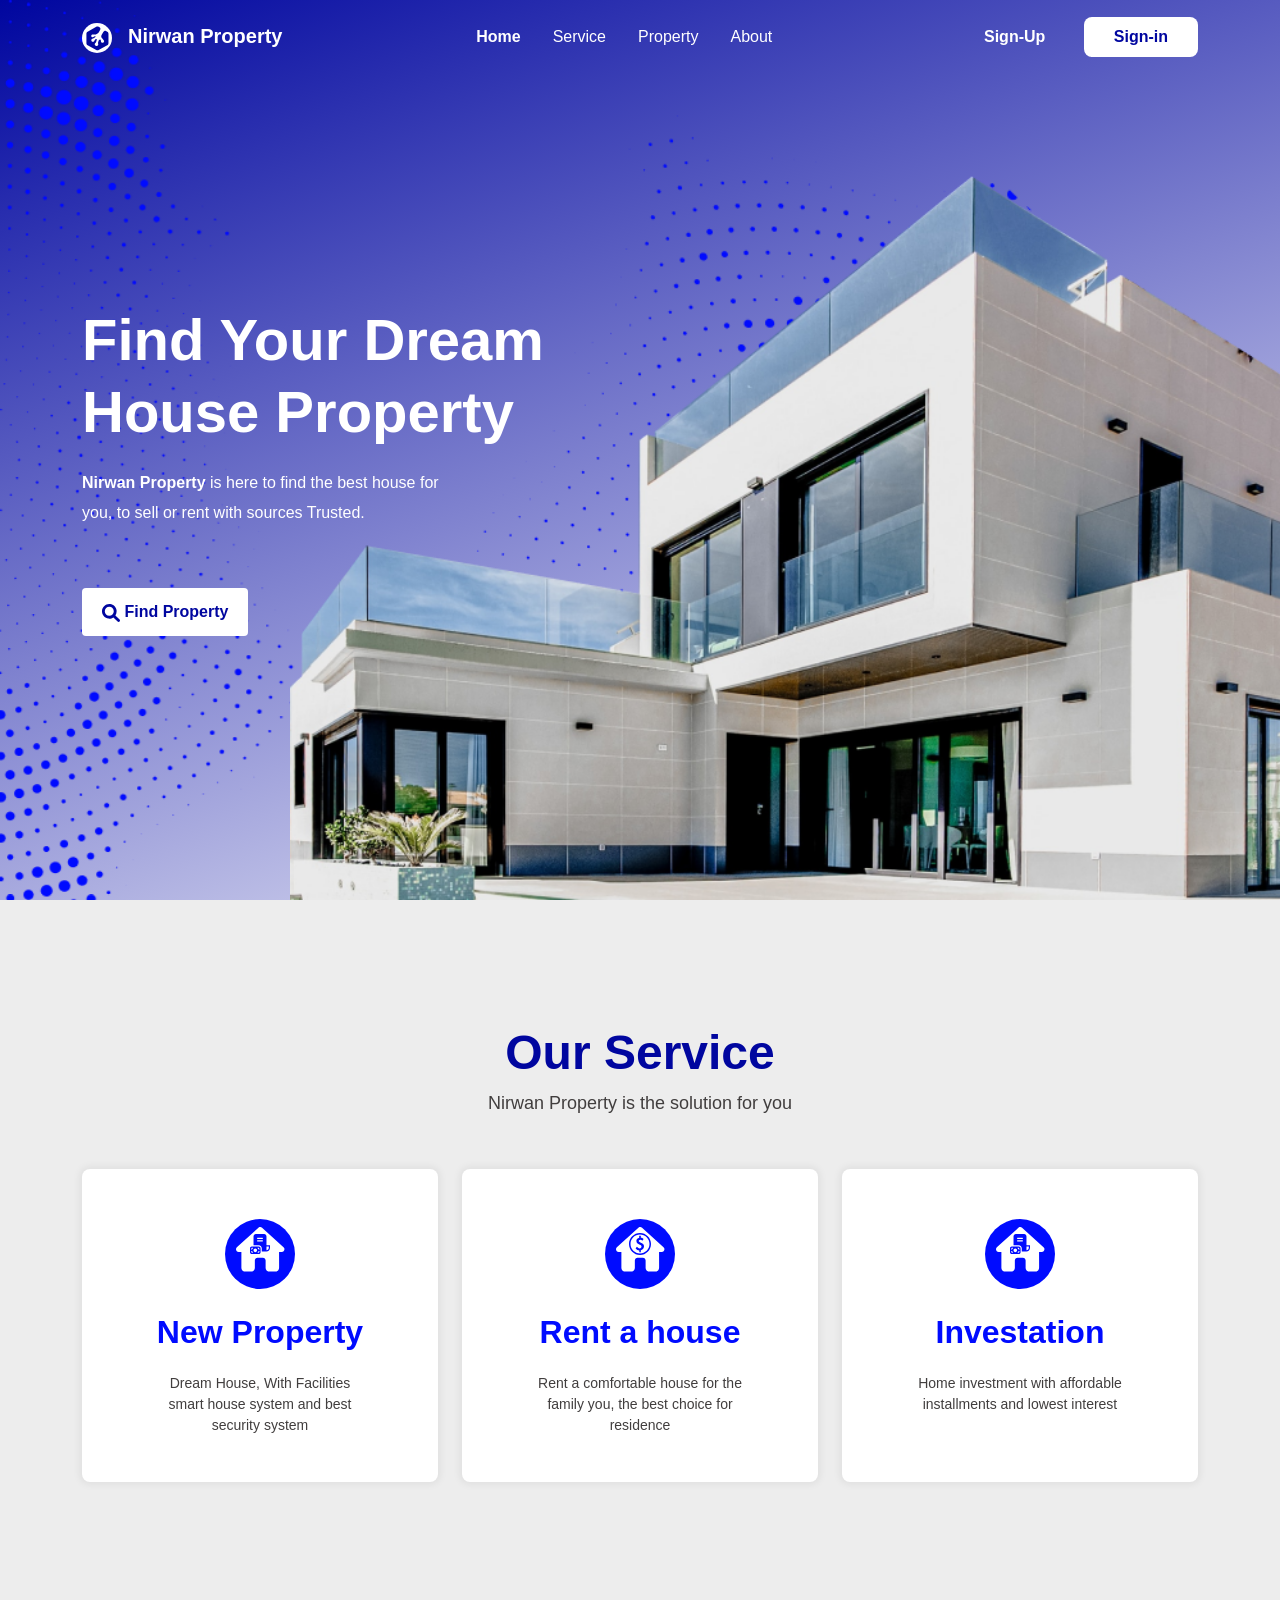
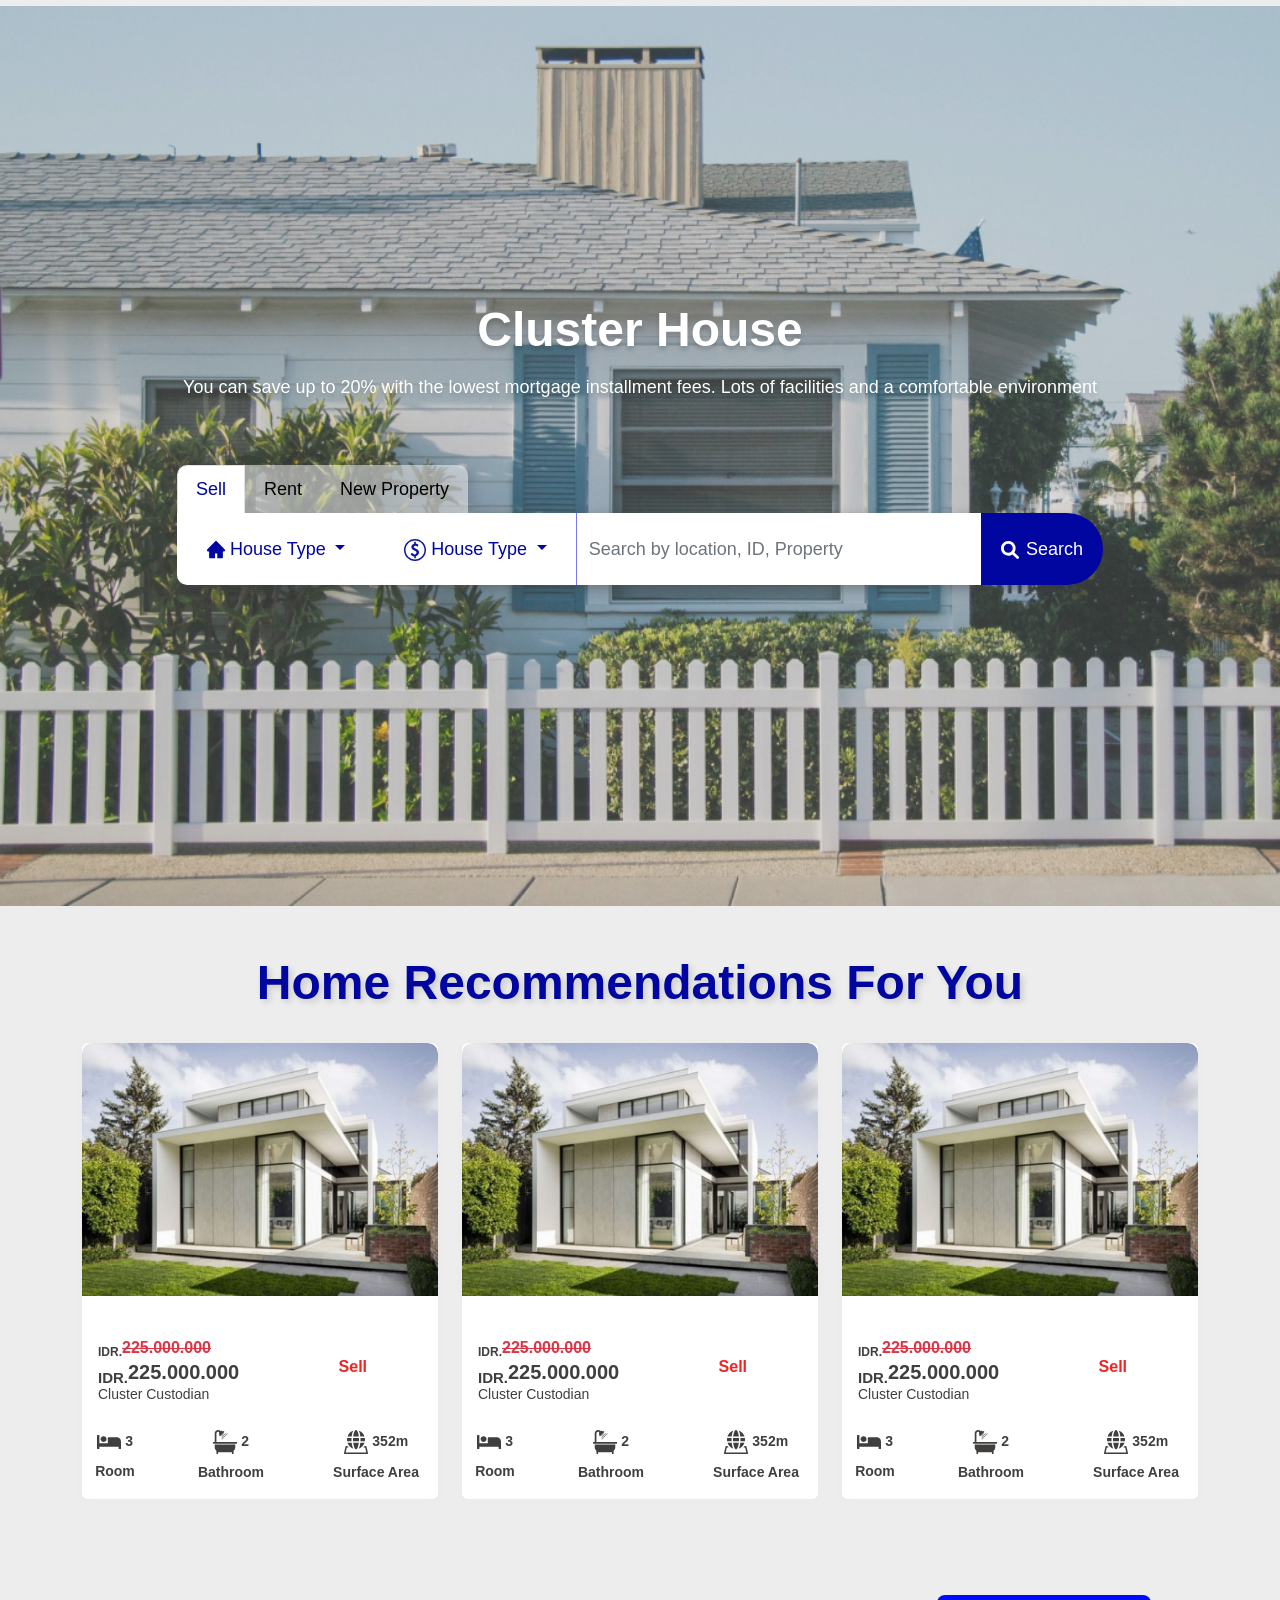
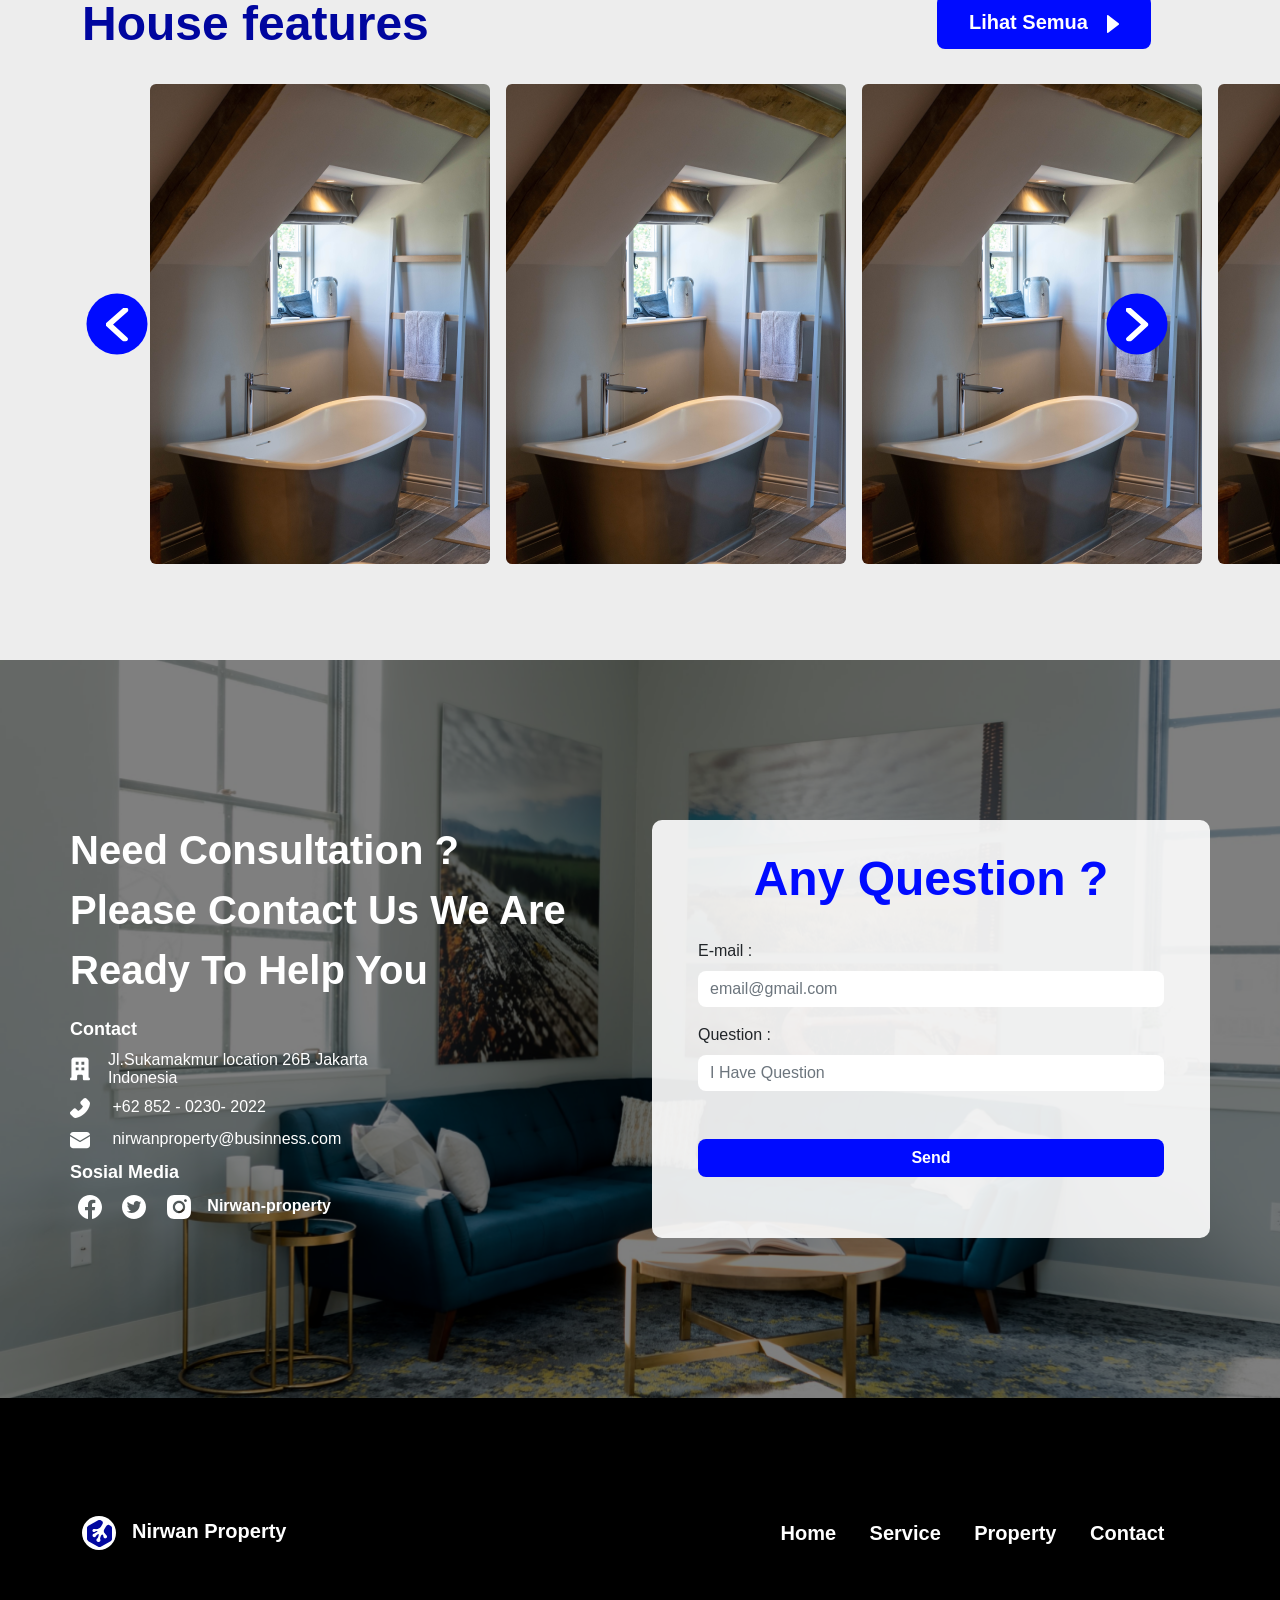
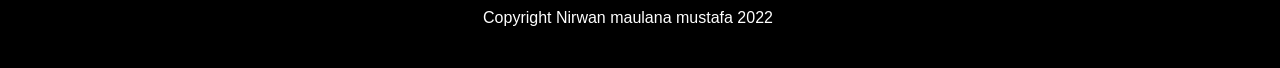
==== index.html @ cf2aa85f "first commit" ====
<!DOCTYPE html>
<html lang="en">
  <head>
    <meta charset="UTF-8" />
    <meta http-equiv="X-UA-Compatible" content="IE=edge" />
    <meta name="viewport" content="width=device-width, initial-scale=1.0" />
    <link rel="canonical" href="https://www.nirwan.com/" />
    <meta property="og:description" content="Nirwan Property Murah " />
    <!-- Bootstrap V5 -->
    <link
      href="https://cdn.jsdelivr.net/npm/bootstrap@5.2.0-beta1/dist/css/bootstrap.min.css"
      rel="stylesheet"
      integrity="sha384-0evHe/X+R7YkIZDRvuzKMRqM+OrBnVFBL6DOitfPri4tjfHxaWutUpFmBp4vmVor"
      crossorigin="anonymous"
    />
    <link rel="stylesheet" href="assets/css/bootstrap.css" />
    <!-- Custom Css Dashboad -->
    <link rel="stylesheet" href="assets/css/style-dashboard.css" />
    <link rel="stylesheet" href="assets/css/dashboard/hero.css" />
    <link rel="stylesheet" href="assets/css/dashboard/navbar.css" />
    <link rel="stylesheet" href="assets/css/Layanan.css" />
    <link rel="stylesheet" href="assets/css/search.css" />
    <link rel="stylesheet" href="assets/css/rekomendasi.css">
    <link rel="stylesheet" href="assets/css/fitur-rumah.css">
    <link rel="stylesheet" href="assets/css/contact.css">

    <!-- Responsive CSS -->
    <link rel="stylesheet" href="assets/css/responsive.css">
    <!-- Google Font  -->
    <link rel="preconnect" href="https://fonts.googleapis.com" />
    <link rel="preconnect" href="https://fonts.gstatic.com" crossorigin />
    <link
      href="https://fonts.googleapis.com/css2?family=Poppins:wght@400;500;700&display=swap"
      rel="stylesheet"
    />
    <!-- Icon -->
    <link rel="Icon" href="assets/icon/logo.svg" type="image/x-icon" />
    <title>Dashboard - NirwanProperty</title>
    <!-- Data Aos -->
    <link href="https://unpkg.com/aos@2.3.1/dist/aos.css" rel="stylesheet" />
  </head>

  <body>
    <!-- Start :: Navbar -->
    <nav
      class="navbar navbar-expand-lg pt-lg-2 pb-lg-3  navbar-dark position-fixed w-100" >
      <div class="container mt-lg-2" data-aos="fade-down">
        <a class="navbar-brand" href="/"
          ><img
            src="assets/icon/logo.svg"
            alt=""
            width="30"
            class="align-self-center me-3"
          />Nirwan Property</a
        >
        <button
          class="navbar-toggler"
          type="button"
          data-bs-toggle="collapse"
          data-bs-target="#navbarNav"
          aria-controls="navbarNav"
          aria-expanded="false"
          aria-label="Toggle navigation"
        >
          <span class="navbar-toggler-icon"></span>
        </button>
        <div class="collapse navbar-collapse" id="navbarNav">
          <ul class="navbar-nav mx-auto text-center">
            <li class="nav-item mx-2">
              <a class="nav-link active" aria-current="page" href="#">Home</a>
            </li>
            <li class="nav-item mx-2">
              <a class="nav-link" href="#layanan">Service</a>
            </li>
            <li class="nav-item mx-2">
              <a class="nav-link" href="#searchb" class="nav-link">Property</a>
            </li>
            <li class="nav-item mx-2">
              <a class="nav-link" href="#" class="nav-link">About</a>
            </li>
          </ul>
          <div class="text-center">
            <button class="button-primary">Sign-Up</button>
            <button class="button-secondary">Sign-in</button>
          </div>
        </div>
      </div>
    </nav>
    <!-- End :: Navbar -->

    <!-- Start::Hero Section -->
    <section id="hero">
      <div class="container h-100">
        <div class="row h-100">
          <div
            class="col-md-6 hero-tagline align-self-center"
            data-aos="fade-right"
          >
            <h1 data-aos="fade-right" data-aos-delay="200">
              Find Your Dream House Property
            </h1>
            <p data-aos="fade-right" data-aos-delay="300">
              <span class="fw-bold"> Nirwan Property </span>is here to find the
              best house for you, to sell or rent with sources Trusted.
            </p>
            <button
              class="button-lg-primary"
              data-aos="fade-right"
              data-aos-delay="400"
            >
              <svg
                width="18"
                xmlns="http://www.w3.org/2000/svg"
                fill="#00069f"
                viewBox="0 0 512 512"
              >
                <!--! Font Awesome Pro 6.1.1 by @fontawesome - https://fontawesome.com License - https://fontawesome.com/license (Commercial License) Copyright 2022 Fonticons, Inc. -->
                <path
                  d="M500.3 443.7l-119.7-119.7c27.22-40.41 40.65-90.9 33.46-144.7C401.8 87.79 326.8 13.32 235.2 1.723C99.01-15.51-15.51 99.01 1.724 235.2c11.6 91.64 86.08 166.7 177.6 178.9c53.8 7.189 104.3-6.236 144.7-33.46l119.7 119.7c15.62 15.62 40.95 15.62 56.57 0C515.9 484.7 515.9 459.3 500.3 443.7zM79.1 208c0-70.58 57.42-128 128-128s128 57.42 128 128c0 70.58-57.42 128-128 128S79.1 278.6 79.1 208z"
                />
              </svg>
              Find Property
            </button>
          </div>
          <div class="col-md-6"></div>
        </div>
      </div>

      <img
        class="position-absolute end-0 bottom-0 img-hero visible-lg"
        src="assets/img/Hero-Banner.png"
        alt="Property"
        data-aos="fade-up"
      />
      <img
        src="assets/img/acsen.png"
        alt=""
        class="accsent-img h-100 position-absolute top-0 start-0"
        data-aos="fade-right"
      />
    </section>
    <!-- End::Hero Section -->

    <!-- Start:: Layanan Section -->
    <section id="layanan">
      <div class="container">
        <div class="row" data-aos="fade-down" data-aos-delay="100">
          <div class="col-12 text-center">
            <h2>Our Service</h2>
            <span class="sub-title">
              Nirwan Property is the solution for you</span
            >
          </div>
        </div>
        <div class="row d-flex justify-content-center">
          <a
            href="www.google.com"
            class="col-sm-12 col-md-6 col-lg-4 text-decoration-none"
            data-aos="fade-up"
            data-aos-delay="100"
          >
            <div class="card-layanan text-center">
              <div class="circle-icon position-relative mx-auto">
                <svg
                  width="49"
                  height="45"
                  viewBox="0 0 49 45"
                  fill="none"
                  xmlns="http://www.w3.org/2000/svg"
                  class="mt-2"
                >
                  <path
                    d="M48.4467 22.2836C48.4467 23.8454 47.1847 25.0688 45.7543 25.0688H43.0619L43.1208 38.9596C43.1208 39.2026 43.104 39.4282 43.0787 39.6624V41.068C43.0787 42.9855 41.5726 44.5386 39.7132 44.5386H38.367C38.2744 44.5386 38.1819 44.4605 38.0893 44.5299C37.9715 44.4605 37.8537 44.5386 37.7359 44.5386H32.9821C31.1227 44.5386 29.6166 42.9855 29.6166 41.068V33.4328C29.6166 31.8971 28.4134 30.6563 26.9242 30.6563H21.5394C20.0501 30.6563 18.8469 31.8971 18.8469 33.4328V41.068C18.8469 42.9855 17.3409 44.5386 15.4814 44.5386H10.7781C10.6519 44.5386 10.5257 44.5299 10.3995 44.5212C10.2985 44.5299 10.1975 44.5386 10.0966 44.5386H8.75036C6.89175 44.5386 5.38484 42.9855 5.38484 41.068V31.3505C5.38484 31.2724 5.38736 31.1856 5.39241 31.1075V25.0688H2.69663C1.17962 25.0688 0 23.8454 0 22.2836C0 21.5028 0.252751 20.8086 0.842223 20.2013L22.4144 0.810977C23.0034 0.202416 23.6765 0.115479 24.2654 0.115479C24.8544 0.115479 25.5275 0.289353 26.0407 0.72404L47.5212 20.2013C48.1943 20.8086 48.5393 21.5028 48.4467 22.2836Z"
                    id="icon-1"
                  />
                  <path
                    d="M17.5294 9.5C17.5294 8.83696 17.7773 8.20107 18.2186 7.73223C18.6598 7.26339 19.2583 7 19.8824 7H28.1176C28.7417 7 29.3402 7.26339 29.7814 7.73223C30.2227 8.20107 30.4706 8.83696 30.4706 9.5V18.25H34V20.75C34 21.7446 33.6282 22.6984 32.9663 23.4017C32.3044 24.1049 31.4066 24.5 30.4706 24.5H25.7647V21.375C25.7647 20.5462 25.4548 19.7513 24.9033 19.1653C24.3517 18.5792 23.6036 18.25 22.8235 18.25H17.5294V9.5ZM30.4706 23.25C31.0946 23.25 31.6931 22.9866 32.1344 22.5178C32.5756 22.0489 32.8235 21.413 32.8235 20.75V19.5H30.4706V23.25ZM21.6471 10.75C21.491 10.75 21.3414 10.8158 21.2311 10.9331C21.1208 11.0503 21.0588 11.2092 21.0588 11.375C21.0588 11.5408 21.1208 11.6997 21.2311 11.8169C21.3414 11.9342 21.491 12 21.6471 12H26.3529C26.509 12 26.6586 11.9342 26.7689 11.8169C26.8792 11.6997 26.9412 11.5408 26.9412 11.375C26.9412 11.2092 26.8792 11.0503 26.7689 10.9331C26.6586 10.8158 26.509 10.75 26.3529 10.75H21.6471ZM21.6471 13.25C21.491 13.25 21.3414 13.3158 21.2311 13.4331C21.1208 13.5503 21.0588 13.7092 21.0588 13.875C21.0588 14.0408 21.1208 14.1997 21.2311 14.3169C21.3414 14.4342 21.491 14.5 21.6471 14.5H26.3529C26.509 14.5 26.6586 14.4342 26.7689 14.3169C26.8792 14.1997 26.9412 14.0408 26.9412 13.875C26.9412 13.7092 26.8792 13.5503 26.7689 13.4331C26.6586 13.3158 26.509 13.25 26.3529 13.25H21.6471ZM22.8235 19.5C23.2916 19.5 23.7404 19.6975 24.0714 20.0492C24.4023 20.4008 24.5882 20.8777 24.5882 21.375V25.125C24.5882 25.6223 24.4023 26.0992 24.0714 26.4508C23.7404 26.8025 23.2916 27 22.8235 27H15.7647C15.2967 27 14.8478 26.8025 14.5169 26.4508C14.1859 26.0992 14 25.6223 14 25.125V21.375C14 20.8777 14.1859 20.4008 14.5169 20.0492C14.8478 19.6975 15.2967 19.5 15.7647 19.5H22.8235ZM23.4118 25.125V23.875C22.9437 23.875 22.4949 24.0725 22.1639 24.4242C21.833 24.7758 21.6471 25.2527 21.6471 25.75H22.8235C22.8235 25.5842 22.8855 25.4253 22.9958 25.3081C23.1061 25.1908 23.2558 25.125 23.4118 25.125ZM23.4118 21.375C23.2558 21.375 23.1061 21.3092 22.9958 21.1919C22.8855 21.0747 22.8235 20.9158 22.8235 20.75H21.6471C21.6471 21.2473 21.833 21.7242 22.1639 22.0758C22.4949 22.4275 22.9437 22.625 23.4118 22.625V21.375ZM15.7647 20.75C15.7647 20.9158 15.7027 21.0747 15.5924 21.1919C15.4821 21.3092 15.3325 21.375 15.1765 21.375V22.625C15.6445 22.625 16.0934 22.4275 16.4243 22.0758C16.7553 21.7242 16.9412 21.2473 16.9412 20.75H15.7647ZM15.1765 25.125C15.3325 25.125 15.4821 25.1908 15.5924 25.3081C15.7027 25.4253 15.7647 25.5842 15.7647 25.75H16.9412C16.9412 25.2527 16.7553 24.7758 16.4243 24.4242C16.0934 24.0725 15.6445 23.875 15.1765 23.875V25.125ZM19.2941 21.375C18.8261 21.375 18.3772 21.5725 18.0463 21.9242C17.7153 22.2758 17.5294 22.7527 17.5294 23.25C17.5294 23.7473 17.7153 24.2242 18.0463 24.5758C18.3772 24.9275 18.8261 25.125 19.2941 25.125C19.7621 25.125 20.211 24.9275 20.542 24.5758C20.8729 24.2242 21.0588 23.7473 21.0588 23.25C21.0588 22.7527 20.8729 22.2758 20.542 21.9242C20.211 21.5725 19.7621 21.375 19.2941 21.375Z"
                    id="icon-2"
                  />
                </svg>
              </div>
              <h3>New Property</h3>
              <p>
                Dream House, With Facilities <br />
                smart house system and best security system
              </p>
            </div>
          </a>
          <a
            href="www.google.com"
            class="col-sm-12 col-md-6 col-lg-4 text-decoration-none"
            data-aos="fade-up"
            data-aos-delay="200"
          >
            <div class="card-layanan text-center">
              <div class="circle-icon position-relative mx-auto">
                <svg
                  width="49"
                  height="45"
                  viewBox="0 0 49 45"
                  fill="none"
                  xmlns="http://www.w3.org/2000/svg"
                  class="mt-2"
                >
                  <path
                    d="M48.4467 22.2836C48.4467 23.8454 47.1847 25.0688 45.7543 25.0688H43.0619L43.1208 38.9596C43.1208 39.2026 43.104 39.4282 43.0787 39.6624V41.068C43.0787 42.9855 41.5726 44.5386 39.7132 44.5386H38.367C38.2744 44.5386 38.1819 44.4605 38.0893 44.5299C37.9715 44.4605 37.8537 44.5386 37.7359 44.5386H32.9821C31.1227 44.5386 29.6166 42.9855 29.6166 41.068V33.4328C29.6166 31.8971 28.4134 30.6563 26.9242 30.6563H21.5394C20.0501 30.6563 18.8469 31.8971 18.8469 33.4328V41.068C18.8469 42.9855 17.3409 44.5386 15.4814 44.5386H10.7781C10.6519 44.5386 10.5257 44.5299 10.3995 44.5212C10.2985 44.5299 10.1975 44.5386 10.0966 44.5386H8.75036C6.89175 44.5386 5.38484 42.9855 5.38484 41.068V31.3505C5.38484 31.2724 5.38736 31.1856 5.39241 31.1075V25.0688H2.69663C1.17962 25.0688 0 23.8454 0 22.2836C0 21.5028 0.252751 20.8087 0.842223 20.2013L22.4144 0.810977C23.0034 0.202416 23.6765 0.115479 24.2654 0.115479C24.8544 0.115479 25.5275 0.289353 26.0407 0.72404L47.5212 20.2013C48.1943 20.8087 48.5393 21.5028 48.4467 22.2836Z"
                    id="icon-1"
                  />
                  <path
                    d="M24.825 15.625C24.275 15.4875 23.725 15.2125 23.3125 14.8C22.9 14.6625 22.7625 14.25 22.7625 13.975C22.7625 13.7 22.9 13.2875 23.175 13.15C23.5875 12.875 24 12.6 24.4125 12.7375C25.2375 12.7375 25.925 13.15 26.3375 13.7L27.575 12.05C27.1625 11.6375 26.75 11.3625 26.3375 11.0875C25.925 10.8125 25.375 10.675 24.825 10.675V8.75H23.175V10.675C22.4875 10.8125 21.8 11.225 21.25 11.775C20.7 12.4625 20.2875 13.2875 20.425 14.1125C20.425 14.9375 20.7 15.7625 21.25 16.3125C21.9375 17 22.9 17.4125 23.725 17.825C24.1375 17.9625 24.6875 18.2375 25.1 18.5125C25.375 18.7875 25.5125 19.2 25.5125 19.6125C25.5125 20.025 25.375 20.4375 25.1 20.85C24.6875 21.2625 24.1375 21.4 23.725 21.4C23.175 21.4 22.4875 21.2625 22.075 20.85C21.6625 20.575 21.25 20.1625 20.975 19.75L19.6 21.2625C20.0125 21.8125 20.425 22.225 20.975 22.6375C21.6625 23.05 22.4875 23.4625 23.3125 23.4625V25.25H24.825V23.1875C25.65 23.05 26.3375 22.6375 26.8875 22.0875C27.575 21.4 27.9875 20.3 27.9875 19.3375C27.9875 18.5125 27.7125 17.55 27.025 17C26.3375 16.3125 25.65 15.9 24.825 15.625V15.625ZM24 6C17.95 6 13 10.95 13 17C13 23.05 17.95 28 24 28C30.05 28 35 23.05 35 17C35 10.95 30.05 6 24 6ZM24 26.4875C18.775 26.4875 14.5125 22.225 14.5125 17C14.5125 11.775 18.775 7.5125 24 7.5125C29.225 7.5125 33.4875 11.775 33.4875 17C33.4875 22.225 29.225 26.4875 24 26.4875V26.4875Z"
                    id="icon-2"
                  />
                </svg>
              </div>
              <h3>Rent a house</h3>
              <p>
                Rent a comfortable house for the family you, the best choice for
                residence
              </p>
            </div>
          </a>
          <a
            href="www.google.com"
            class="col-sm-12 col-md-6 col-lg-4 text-decoration-none"
            data-aos="fade-up"
            data-aos-delay="300"
          >
            <div class="card-layanan text-center">
              <div class="circle-icon position-relative mx-auto">
                <svg
                  width="49"
                  height="45"
                  viewBox="0 0 49 45"
                  fill="none"
                  xmlns="http://www.w3.org/2000/svg"
                  class="mt-2"
                >
                  <path
                    d="M48.4467 22.2836C48.4467 23.8454 47.1847 25.0688 45.7543 25.0688H43.0619L43.1208 38.9596C43.1208 39.2026 43.104 39.4282 43.0787 39.6624V41.068C43.0787 42.9855 41.5726 44.5386 39.7132 44.5386H38.367C38.2744 44.5386 38.1819 44.4605 38.0893 44.5299C37.9715 44.4605 37.8537 44.5386 37.7359 44.5386H32.9821C31.1227 44.5386 29.6166 42.9855 29.6166 41.068V33.4328C29.6166 31.8971 28.4134 30.6563 26.9242 30.6563H21.5394C20.0501 30.6563 18.8469 31.8971 18.8469 33.4328V41.068C18.8469 42.9855 17.3409 44.5386 15.4814 44.5386H10.7781C10.6519 44.5386 10.5257 44.5299 10.3995 44.5212C10.2985 44.5299 10.1975 44.5386 10.0966 44.5386H8.75036C6.89175 44.5386 5.38484 42.9855 5.38484 41.068V31.3505C5.38484 31.2724 5.38736 31.1856 5.39241 31.1075V25.0688H2.69663C1.17962 25.0688 0 23.8454 0 22.2836C0 21.5028 0.252751 20.8086 0.842223 20.2013L22.4144 0.810977C23.0034 0.202416 23.6765 0.115479 24.2654 0.115479C24.8544 0.115479 25.5275 0.289353 26.0407 0.72404L47.5212 20.2013C48.1943 20.8086 48.5393 21.5028 48.4467 22.2836Z"
                    id="icon-1"
                  />
                  <path
                    d="M17.5294 9.5C17.5294 8.83696 17.7773 8.20107 18.2186 7.73223C18.6598 7.26339 19.2583 7 19.8824 7H28.1176C28.7417 7 29.3402 7.26339 29.7814 7.73223C30.2227 8.20107 30.4706 8.83696 30.4706 9.5V18.25H34V20.75C34 21.7446 33.6282 22.6984 32.9663 23.4017C32.3044 24.1049 31.4066 24.5 30.4706 24.5H25.7647V21.375C25.7647 20.5462 25.4548 19.7513 24.9033 19.1653C24.3517 18.5792 23.6036 18.25 22.8235 18.25H17.5294V9.5ZM30.4706 23.25C31.0946 23.25 31.6931 22.9866 32.1344 22.5178C32.5756 22.0489 32.8235 21.413 32.8235 20.75V19.5H30.4706V23.25ZM21.6471 10.75C21.491 10.75 21.3414 10.8158 21.2311 10.9331C21.1208 11.0503 21.0588 11.2092 21.0588 11.375C21.0588 11.5408 21.1208 11.6997 21.2311 11.8169C21.3414 11.9342 21.491 12 21.6471 12H26.3529C26.509 12 26.6586 11.9342 26.7689 11.8169C26.8792 11.6997 26.9412 11.5408 26.9412 11.375C26.9412 11.2092 26.8792 11.0503 26.7689 10.9331C26.6586 10.8158 26.509 10.75 26.3529 10.75H21.6471ZM21.6471 13.25C21.491 13.25 21.3414 13.3158 21.2311 13.4331C21.1208 13.5503 21.0588 13.7092 21.0588 13.875C21.0588 14.0408 21.1208 14.1997 21.2311 14.3169C21.3414 14.4342 21.491 14.5 21.6471 14.5H26.3529C26.509 14.5 26.6586 14.4342 26.7689 14.3169C26.8792 14.1997 26.9412 14.0408 26.9412 13.875C26.9412 13.7092 26.8792 13.5503 26.7689 13.4331C26.6586 13.3158 26.509 13.25 26.3529 13.25H21.6471ZM22.8235 19.5C23.2916 19.5 23.7404 19.6975 24.0714 20.0492C24.4023 20.4008 24.5882 20.8777 24.5882 21.375V25.125C24.5882 25.6223 24.4023 26.0992 24.0714 26.4508C23.7404 26.8025 23.2916 27 22.8235 27H15.7647C15.2967 27 14.8478 26.8025 14.5169 26.4508C14.1859 26.0992 14 25.6223 14 25.125V21.375C14 20.8777 14.1859 20.4008 14.5169 20.0492C14.8478 19.6975 15.2967 19.5 15.7647 19.5H22.8235ZM23.4118 25.125V23.875C22.9437 23.875 22.4949 24.0725 22.1639 24.4242C21.833 24.7758 21.6471 25.2527 21.6471 25.75H22.8235C22.8235 25.5842 22.8855 25.4253 22.9958 25.3081C23.1061 25.1908 23.2558 25.125 23.4118 25.125ZM23.4118 21.375C23.2558 21.375 23.1061 21.3092 22.9958 21.1919C22.8855 21.0747 22.8235 20.9158 22.8235 20.75H21.6471C21.6471 21.2473 21.833 21.7242 22.1639 22.0758C22.4949 22.4275 22.9437 22.625 23.4118 22.625V21.375ZM15.7647 20.75C15.7647 20.9158 15.7027 21.0747 15.5924 21.1919C15.4821 21.3092 15.3325 21.375 15.1765 21.375V22.625C15.6445 22.625 16.0934 22.4275 16.4243 22.0758C16.7553 21.7242 16.9412 21.2473 16.9412 20.75H15.7647ZM15.1765 25.125C15.3325 25.125 15.4821 25.1908 15.5924 25.3081C15.7027 25.4253 15.7647 25.5842 15.7647 25.75H16.9412C16.9412 25.2527 16.7553 24.7758 16.4243 24.4242C16.0934 24.0725 15.6445 23.875 15.1765 23.875V25.125ZM19.2941 21.375C18.8261 21.375 18.3772 21.5725 18.0463 21.9242C17.7153 22.2758 17.5294 22.7527 17.5294 23.25C17.5294 23.7473 17.7153 24.2242 18.0463 24.5758C18.3772 24.9275 18.8261 25.125 19.2941 25.125C19.7621 25.125 20.211 24.9275 20.542 24.5758C20.8729 24.2242 21.0588 23.7473 21.0588 23.25C21.0588 22.7527 20.8729 22.2758 20.542 21.9242C20.211 21.5725 19.7621 21.375 19.2941 21.375Z"
                    id="icon-2"
                  />
                </svg>
              </div>
              <h3>Investation</h3>
              <p>
                Home investment with affordable installments and lowest interest
              </p>
            </div>
          </a>
        </div>
      </div>
    </section>
    <!-- End:: Layanan Section -->

    <!-- Start :: Search Section -->
    <section id="search" class="d-flex align-items-center">
      <div class="container">
        <div class="row">
          <div class="col-12 text-center" data-aos="fade" data-aos-delay="100">
            <h2 class="search-judul">Cluster House</h2>
            <p class="search-paragraph">
              You can save up to 20% with the lowest mortgage installment fees.
              Lots of facilities and a comfortable environment
            </p>
          </div>

          <!-- Start:: Search Content -->
          <div class="col-lg-10 col-12 mx-auto mt-5 isi-search">
            <ul
              class="nav nav-tabs"
              id="myTab"
              role="tablist"
              data-aos="fade-down"
            >
              <li class="nav-item-1 nav-item" role="presentation">
                <button
                  class="nav-round-left nav-link active"
                  id="home-tab"
                  data-bs-toggle="tab"
                  data-bs-target="#sell"
                  type="button"
                  role="tab"
                  aria-controls="home"
                  aria-selected="true"
                >
                  Sell
                </button>
              </li>
              <li class="nav-item" role="presentation">
                <button
                  class="nav-link"
                  id="profile-tab"
                  data-bs-toggle="tab"
                  data-bs-target="#rent"
                  type="button"
                  role="tab"
                  aria-controls="profile"
                  aria-selected="false"
                >
                  Rent
                </button>
              </li>
              <li class="nav-item" role="presentation">
                <button
                  class="nav-round-right nav-link"
                  id="contact-tab"
                  data-bs-toggle="tab"
                  data-bs-target="#newproperty"
                  type="button"
                  role="tab"
                  aria-controls="contact"
                  aria-selected="false"
                >
                  New Property
                </button>
              </li>
            </ul>

            <div class="tab-content" id="myTabContent">
              <div
                class="tab-pane fade show active"
                id="sell"
                role="tabpanel"
                aria-labelledby="home-tab"
              >
                <!-- Start :: Dropdown type house -->
                <div
                  class="input-group input-cari mb-3"
                  data-aos="fade"
                  data-aos-delay="200"
                >
                  <button
                    class="button-secondary-search dropdown-toggle border-"
                    type="button"
                    data-bs-toggle="dropdown"
                    aria-expanded="false"
                  >
                    <img src="assets/icon/house.svg" alt="" />
                    House Type
                  </button>
                  <ul class="dropdown-menu">
                    <li><a class="dropdown-item" href="#">Action</a></li>
                    <li>
                      <a class="dropdown-item" href="#">Another action</a>
                    </li>
                    <li>
                      <a class="dropdown-item" href="#">Something else here</a>
                    </li>
                    <li><hr class="dropdown-divider" /></li>
                    <li>
                      <a class="dropdown-item" href="#">Separated link</a>
                    </li>
                  </ul>
                  <!-- Start :: Dropdown Range price -->
                  <button
                    class="button-secondary-search dropdown-toggle"
                    type="button"
                    data-bs-toggle="dropdown"
                    aria-expanded="false"
                  >
                    <img src="assets/icon/money.svg" alt="" />
                    House Type
                  </button>
                  <ul class="dropdown-menu">
                    <li><a class="dropdown-item" href="#">Action</a></li>
                    <li>
                      <a class="dropdown-item" href="#">Another action</a>
                    </li>
                    <li>
                      <a class="dropdown-item" href="#">Something else here</a>
                    </li>
                    <li><hr class="dropdown-divider" /></li>
                    <li>
                      <a class="dropdown-item" href="#">Separated link</a>
                    </li>
                  </ul>
                  <!-- end :: Dropdown Range price -->
                  <input
                    type="text"
                    class="form-control search-form"
                    placeholder="Search by location, ID, Property"
                    aria-label="Text input with dropdown button"
                  />
                  <button
                    class="button-primary-search"
                    type="button"
                    id="button-addon2"
                  >
                    <img
                      src="assets/icon/search.svg"
                      class="icon-search"
                      alt=""
                    />
                    Search
                  </button>
                </div>
                <!-- end :: Dropdown type house -->
              </div>
              <div
                class="tab-pane fade"
                id="rent"
                role="tabpanel"
                aria-labelledby="profile-tab"
              >
                <!-- Start :: Dropdown Rent -->
                <div class="input-group input-cari mb-3">
                  <button
                    class="button-secondary-search dropdown-toggle"
                    type="button"
                    data-bs-toggle="dropdown"
                    aria-expanded="false"
                  >
                    <img src="assets/icon/house.svg" alt="" class="icon-search"/>
                    House Type
                  </button>
                  <ul class="dropdown-menu">
                    <li><a class="dropdown-item" href="#">Action</a></li>
                    <li>
                      <a class="dropdown-item" href="#">Another action</a>
                    </li>
                    <li>
                      <a class="dropdown-item" href="#">Something else here</a>
                    </li>
                    <li><hr class="dropdown-divider" /></li>
                    <li>
                      <a class="dropdown-item" href="#">Separated link</a>
                    </li>
                  </ul>
                  <!-- Start :: Dropdown Range price -->
                  <button
                    class="button-secondary-search dropdown-toggle"
                    type="button"
                    data-bs-toggle="dropdown"
                    aria-expanded="false"
                  >
                    <img src="assets/icon/money.svg" alt="" />
                    House Type
                  </button>
                  <ul class="dropdown-menu">
                    <li><a class="dropdown-item" href="#">Action</a></li>
                    <li>
                      <a class="dropdown-item" href="#">Another action</a>
                    </li>
                    <li>
                      <a class="dropdown-item" href="#">Something else here</a>
                    </li>
                    <li><hr class="dropdown-divider" /></li>
                    <li>
                      <a class="dropdown-item" href="#">Separated link</a>
                    </li>
                  </ul>
                  <!-- end :: Dropdown Range price -->
                  <input
                    type="text"
                    class="form-control search-form"
                    placeholder="Search by location, ID, Property"
                    aria-label="Text input with dropdown button"
                  />
                  <button
                    class="button-primary-search"
                    type="button"
                    id="button-addon2"
                  >
                    <img
                      src="assets/icon/search.svg"
                      class="icon-search"
                      width="18px"
                      alt=""
                    />
                    Search
                  </button>
                </div>
                <!-- end :: Dropdown Rent -->
              </div>
              <div
                class="tab-pane fade"
                id="newproperty"
                role="tabpanel"
                aria-labelledby="contact-tab"
              >
                <!-- Start :: Dropdown new House -->
                <div class="input-group input-cari mb-3">
                  <button
                    class="button-secondary-search dropdown-toggle"
                    type="button"
                    data-bs-toggle="dropdown"
                    aria-expanded="false"
                  >
                    <img src="assets/icon/house.svg" alt="" class="icon-search"/>
                    House Type
                  </button>
                  <ul class="dropdown-menu">
                    <li><a class="dropdown-item" href="#">Action</a></li>
                    <li>
                      <a class="dropdown-item" href="#">Another action</a>
                    </li>
                    <li>
                      <a class="dropdown-item" href="#">Something else here</a>
                    </li>
                    <li><hr class="dropdown-divider" /></li>
                    <li>
                      <a class="dropdown-item" href="#">Separated link</a>
                    </li>
                  </ul>
                  <!-- Start :: Dropdown Range price -->
                  <button
                    class="button-secondary-search dropdown-toggle"
                    type="button"
                    data-bs-toggle="dropdown"
                    aria-expanded="false"
                  >
                    <img src="assets/icon/money.svg" alt="" />
                    House Type
                  </button>
                  <ul class="dropdown-menu">
                    <li><a class="dropdown-item" href="#">Action</a></li>
                    <li>
                      <a class="dropdown-item" href="#">Another action</a>
                    </li>
                    <li>
                      <a class="dropdown-item" href="#">Something else here</a>
                    </li>
                    <li><hr class="dropdown-divider" /></li>
                    <li>
                      <a class="dropdown-item" href="#">Separated link</a>
                    </li>
                  </ul>
                  <!-- end :: Dropdown Range price -->
                  <input
                    type="text"
                    class="form-control search-form"
                    placeholder="Search by location, ID, Property"
                    aria-label="Text input with dropdown button"
                  />
                  <button
                    class="button-primary-search"
                    type="button"
                    id="button-addon2"
                  >
                    <img
                      src="assets/icon/search.svg"
                      class="icon-search"
                      width="18px"
                      alt=""
                    />
                    Search
                  </button>
                </div>
                <!-- end :: Dropdown new House -->
              </div>
            </div>
          </div>
          <!-- End:: Search Content -->
        </div>
      </div>
    </section>
    <!-- End :: Search Section -->

    <!-- Start:: rekomendasi section -->
    <section id="rekomendasi">
      <div class="container pb-5">
        <div class="row pt-5" data-aos="fade" data-aos-delay="200">
          <div class="col-12 text-center">
            <h2 class="text-capitalize judul-shadow">home Recommendations For You</h2>
          </div>
        </div>

        <div class="row d-flex justify-content-center">
          <!-- Start :: card 1 -->
          <div class="col-lg-4 pt-4" data-aos="fade-up" data-aos-delay="100">
            <a
              href="google.com"
              class="card card-rekomendasi text-decoration-none border-0"
            >
              <div class="img-rekomendasi">
                <img
                  src="assets/img/home-img.png"
                  class="rekomendasi-image"
                  alt=""
                />
              </div>
              <div class="card-body card-body-rekomendasi">
                <div class="row pt-4">
                  <div class="col-8 m-0">
                    <p class="m-0 fw-bold"><sub>IDR.<s class="text-danger"></sub>225.000.000</s></p>
                    <h5 class="m-0 fw-bold"><sub>IDR.</sub>225.000.000</h5>
                    <p class="m-0 text-capitalize font-14">Cluster Custodian</p>
                  </div>
                  <h6
                    class="col-4 text-center align-self-center fw-bold sell-hover"
                  >
                    Sell
                  </h6>
                </div>

                <div class="card-fasilitas pt-4">
                  <div class="row text-center">
                    <span class="col-2 pd-hilang">
                      <svg
                        width="24"
                        height="14"
                        viewBox="0 0 24 14"
                        fill="none"
                        xmlns="http://www.w3.org/2000/svg"
                      >
                        <path
                          d="M6.6 7C8.25413 7 9.6 5.69151 9.6 4.08333C9.6 2.47516 8.25413 1.16667 6.6 1.16667C4.94588 1.16667 3.6 2.47516 3.6 4.08333C3.6 5.69151 4.94588 7 6.6 7ZM19.8 2.33333H11.4C11.0685 2.33333 10.8 2.59437 10.8 2.91667V8.16667H2.4V0.583333C2.4 0.261042 2.1315 0 1.8 0H0.6C0.2685 0 0 0.261042 0 0.583333V13.4167C0 13.739 0.2685 14 0.6 14H1.8C2.1315 14 2.4 13.739 2.4 13.4167V11.6667H21.6V13.4167C21.6 13.739 21.8685 14 22.2 14H23.4C23.7315 14 24 13.739 24 13.4167V6.41667C24 4.16135 22.1198 2.33333 19.8 2.33333Z"
                          id="icon-1"
                        />
                      </svg>

                      <span class="font-14-bold">3</span>
                      <p class="font-14 text-capitalize m-0 pt-2">Room</p>
                    </span>
                    <span class="col-6 pd-hilang">
                      <svg
                        width="24"
                        height="24"
                        viewBox="0 0 24 24"
                        fill="none"
                        xmlns="http://www.w3.org/2000/svg"
                      >
                        <path
                          d="M22.2857 14.5714V17.1429C22.2857 18.6518 21.7143 19.9286 20.5714 20.9732V23.5714C20.5714 23.6964 20.5312 23.7991 20.4509 23.8795C20.3705 23.9598 20.2679 24 20.1429 24H19.2857C19.1607 24 19.058 23.9598 18.9777 23.8795C18.8973 23.7991 18.8571 23.6964 18.8571 23.5714V21.9911C18.2946 22.1875 17.7232 22.2857 17.1429 22.2857H6.85714C6.27679 22.2857 5.70536 22.1875 5.14286 21.9911V23.4643C5.14286 23.6161 5.10045 23.7433 5.01562 23.846C4.9308 23.9487 4.83036 24 4.71429 24H3.85714C3.74107 24 3.64062 23.9487 3.5558 23.846C3.47098 23.7433 3.42857 23.6161 3.42857 23.4643V20.9732C2.28571 19.9286 1.71429 18.6518 1.71429 17.1429V14.5714H22.2857ZM9.42857 9C9.42857 9.125 9.38839 9.22768 9.30804 9.30804C9.22768 9.38839 9.125 9.42857 9 9.42857C8.875 9.42857 8.77232 9.38839 8.69196 9.30804C8.61161 9.22768 8.57143 9.125 8.57143 9C8.57143 8.875 8.61161 8.77232 8.69196 8.69196C8.77232 8.61161 8.875 8.57143 9 8.57143C9.125 8.57143 9.22768 8.61161 9.30804 8.69196C9.38839 8.77232 9.42857 8.875 9.42857 9ZM10.2857 8.14286C10.2857 8.26786 10.2455 8.37054 10.1652 8.45089C10.0848 8.53125 9.98214 8.57143 9.85714 8.57143C9.73214 8.57143 9.62946 8.53125 9.54911 8.45089C9.46875 8.37054 9.42857 8.26786 9.42857 8.14286C9.42857 8.01786 9.46875 7.91518 9.54911 7.83482C9.62946 7.75446 9.73214 7.71429 9.85714 7.71429C9.98214 7.71429 10.0848 7.75446 10.1652 7.83482C10.2455 7.91518 10.2857 8.01786 10.2857 8.14286ZM9.42857 7.28571C9.42857 7.41071 9.38839 7.51339 9.30804 7.59375C9.22768 7.67411 9.125 7.71429 9 7.71429C8.875 7.71429 8.77232 7.67411 8.69196 7.59375C8.61161 7.51339 8.57143 7.41071 8.57143 7.28571C8.57143 7.16071 8.61161 7.05804 8.69196 6.97768C8.77232 6.89732 8.875 6.85714 9 6.85714C9.125 6.85714 9.22768 6.89732 9.30804 6.97768C9.38839 7.05804 9.42857 7.16071 9.42857 7.28571ZM11.1429 7.28571C11.1429 7.41071 11.1027 7.51339 11.0223 7.59375C10.942 7.67411 10.8393 7.71429 10.7143 7.71429C10.5893 7.71429 10.4866 7.67411 10.4062 7.59375C10.3259 7.51339 10.2857 7.41071 10.2857 7.28571C10.2857 7.16071 10.3259 7.05804 10.4062 6.97768C10.4866 6.89732 10.5893 6.85714 10.7143 6.85714C10.8393 6.85714 10.942 6.89732 11.0223 6.97768C11.1027 7.05804 11.1429 7.16071 11.1429 7.28571ZM10.2857 6.42857C10.2857 6.55357 10.2455 6.65625 10.1652 6.73661C10.0848 6.81696 9.98214 6.85714 9.85714 6.85714C9.73214 6.85714 9.62946 6.81696 9.54911 6.73661C9.46875 6.65625 9.42857 6.55357 9.42857 6.42857C9.42857 6.30357 9.46875 6.20089 9.54911 6.12054C9.62946 6.04018 9.73214 6 9.85714 6C9.98214 6 10.0848 6.04018 10.1652 6.12054C10.2455 6.20089 10.2857 6.30357 10.2857 6.42857ZM9.42857 5.57143C9.42857 5.69643 9.38839 5.79911 9.30804 5.87946C9.22768 5.95982 9.125 6 9 6C8.875 6 8.77232 5.95982 8.69196 5.87946C8.61161 5.79911 8.57143 5.69643 8.57143 5.57143C8.57143 5.44643 8.61161 5.34375 8.69196 5.26339C8.77232 5.18304 8.875 5.14286 9 5.14286C9.125 5.14286 9.22768 5.18304 9.30804 5.26339C9.38839 5.34375 9.42857 5.44643 9.42857 5.57143ZM24 12.4286V13.2857C24 13.4107 23.9598 13.5134 23.8795 13.5938C23.7991 13.6741 23.6964 13.7143 23.5714 13.7143H0.428571C0.303571 13.7143 0.200893 13.6741 0.120536 13.5938C0.0401786 13.5134 0 13.4107 0 13.2857V12.4286C0 12.3036 0.0401786 12.2009 0.120536 12.1205C0.200893 12.0402 0.303571 12 0.428571 12H1.71429V3.42857C1.71429 2.48214 2.04911 1.67411 2.71875 1.00446C3.38839 0.334821 4.19643 0 5.14286 0C6.10714 0 6.92857 0.348214 7.60714 1.04464C8.01786 0.875 8.45536 0.821429 8.91964 0.883929C9.38393 0.946429 9.79911 1.12054 10.1652 1.40625L10.4598 1.11161C10.558 1.01339 10.6562 1.01339 10.7545 1.11161L11.317 1.67411C11.4152 1.77232 11.4152 1.87054 11.317 1.96875L7.11161 6.17411C7.01339 6.27232 6.91518 6.27232 6.81696 6.17411L6.25446 5.61161C6.15625 5.51339 6.15625 5.41518 6.25446 5.31696L6.54911 5.02232C6.22768 4.61161 6.04688 4.14732 6.0067 3.62946C5.96652 3.11161 6.07143 2.62946 6.32143 2.18304C5.99107 1.87054 5.59821 1.71429 5.14286 1.71429C4.66964 1.71429 4.26562 1.8817 3.9308 2.21652C3.59598 2.55134 3.42857 2.95536 3.42857 3.42857V12H23.5714C23.6964 12 23.7991 12.0402 23.8795 12.1205C23.9598 12.2009 24 12.3036 24 12.4286ZM12 6.42857C12 6.55357 11.9598 6.65625 11.8795 6.73661C11.7991 6.81696 11.6964 6.85714 11.5714 6.85714C11.4464 6.85714 11.3438 6.81696 11.2634 6.73661C11.183 6.65625 11.1429 6.55357 11.1429 6.42857C11.1429 6.30357 11.183 6.20089 11.2634 6.12054C11.3438 6.04018 11.4464 6 11.5714 6C11.6964 6 11.7991 6.04018 11.8795 6.12054C11.9598 6.20089 12 6.30357 12 6.42857ZM11.1429 5.57143C11.1429 5.69643 11.1027 5.79911 11.0223 5.87946C10.942 5.95982 10.8393 6 10.7143 6C10.5893 6 10.4866 5.95982 10.4062 5.87946C10.3259 5.79911 10.2857 5.69643 10.2857 5.57143C10.2857 5.44643 10.3259 5.34375 10.4062 5.26339C10.4866 5.18304 10.5893 5.14286 10.7143 5.14286C10.8393 5.14286 10.942 5.18304 11.0223 5.26339C11.1027 5.34375 11.1429 5.44643 11.1429 5.57143ZM10.2857 4.71429C10.2857 4.83929 10.2455 4.94196 10.1652 5.02232C10.0848 5.10268 9.98214 5.14286 9.85714 5.14286C9.73214 5.14286 9.62946 5.10268 9.54911 5.02232C9.46875 4.94196 9.42857 4.83929 9.42857 4.71429C9.42857 4.58929 9.46875 4.48661 9.54911 4.40625C9.62946 4.32589 9.73214 4.28571 9.85714 4.28571C9.98214 4.28571 10.0848 4.32589 10.1652 4.40625C10.2455 4.48661 10.2857 4.58929 10.2857 4.71429ZM12.8571 5.57143C12.8571 5.69643 12.817 5.79911 12.7366 5.87946C12.6562 5.95982 12.5536 6 12.4286 6C12.3036 6 12.2009 5.95982 12.1205 5.87946C12.0402 5.79911 12 5.69643 12 5.57143C12 5.44643 12.0402 5.34375 12.1205 5.26339C12.2009 5.18304 12.3036 5.14286 12.4286 5.14286C12.5536 5.14286 12.6562 5.18304 12.7366 5.26339C12.817 5.34375 12.8571 5.44643 12.8571 5.57143ZM12 4.71429C12 4.83929 11.9598 4.94196 11.8795 5.02232C11.7991 5.10268 11.6964 5.14286 11.5714 5.14286C11.4464 5.14286 11.3438 5.10268 11.2634 5.02232C11.183 4.94196 11.1429 4.83929 11.1429 4.71429C11.1429 4.58929 11.183 4.48661 11.2634 4.40625C11.3438 4.32589 11.4464 4.28571 11.5714 4.28571C11.6964 4.28571 11.7991 4.32589 11.8795 4.40625C11.9598 4.48661 12 4.58929 12 4.71429ZM11.1429 3.85714C11.1429 3.98214 11.1027 4.08482 11.0223 4.16518C10.942 4.24554 10.8393 4.28571 10.7143 4.28571C10.5893 4.28571 10.4866 4.24554 10.4062 4.16518C10.3259 4.08482 10.2857 3.98214 10.2857 3.85714C10.2857 3.73214 10.3259 3.62946 10.4062 3.54911C10.4866 3.46875 10.5893 3.42857 10.7143 3.42857C10.8393 3.42857 10.942 3.46875 11.0223 3.54911C11.1027 3.62946 11.1429 3.73214 11.1429 3.85714ZM13.7143 4.71429C13.7143 4.83929 13.6741 4.94196 13.5938 5.02232C13.5134 5.10268 13.4107 5.14286 13.2857 5.14286C13.1607 5.14286 13.058 5.10268 12.9777 5.02232C12.8973 4.94196 12.8571 4.83929 12.8571 4.71429C12.8571 4.58929 12.8973 4.48661 12.9777 4.40625C13.058 4.32589 13.1607 4.28571 13.2857 4.28571C13.4107 4.28571 13.5134 4.32589 13.5938 4.40625C13.6741 4.48661 13.7143 4.58929 13.7143 4.71429ZM12.8571 3.85714C12.8571 3.98214 12.817 4.08482 12.7366 4.16518C12.6562 4.24554 12.5536 4.28571 12.4286 4.28571C12.3036 4.28571 12.2009 4.24554 12.1205 4.16518C12.0402 4.08482 12 3.98214 12 3.85714C12 3.73214 12.0402 3.62946 12.1205 3.54911C12.2009 3.46875 12.3036 3.42857 12.4286 3.42857C12.5536 3.42857 12.6562 3.46875 12.7366 3.54911C12.817 3.62946 12.8571 3.73214 12.8571 3.85714ZM14.5714 3.85714C14.5714 3.98214 14.5312 4.08482 14.4509 4.16518C14.3705 4.24554 14.2679 4.28571 14.1429 4.28571C14.0179 4.28571 13.9152 4.24554 13.8348 4.16518C13.7545 4.08482 13.7143 3.98214 13.7143 3.85714C13.7143 3.73214 13.7545 3.62946 13.8348 3.54911C13.9152 3.46875 14.0179 3.42857 14.1429 3.42857C14.2679 3.42857 14.3705 3.46875 14.4509 3.54911C14.5312 3.62946 14.5714 3.73214 14.5714 3.85714Z"
                          id="icon-1"
                        />
                      </svg>

                      <span class="font-14-bold">2</span>
                      <p class="font-14 text-capitalize m-0 pt-2">Bathroom</p>
                    </span>
                    <span class="col-4 pd-hilang">
                      <svg
                        width="24"
                        height="24"
                        viewBox="0 0 24 24"
                        fill="none"
                        xmlns="http://www.w3.org/2000/svg"
                      >
                        <path
                          d="M9.18745 6.4C9.36745 4.912 9.66746 3.592 10.0485 2.5328C10.368 1.6464 10.731 0.9824 11.0955 0.5552C11.46 0.128 11.766 0 12 0C12.234 0 12.54 0.128 12.9045 0.5552C13.269 0.9824 13.632 1.6464 13.9515 2.5328C14.334 3.592 14.634 4.912 14.8125 6.4H9.18745ZM8.64744 1.9584C8.84995 1.4 9.07795 0.8832 9.33445 0.4272C7.99545 0.871607 6.77199 1.64281 5.76118 2.6796C4.75038 3.71639 3.98005 4.99023 3.51135 6.4H7.67543C7.86443 4.72 8.20043 3.2016 8.64894 1.9584H8.64744ZM15.3526 1.9584C15.1651 1.42794 14.9353 0.91565 14.6655 0.4272C16.0046 0.871607 17.228 1.64281 18.2388 2.6796C19.2496 3.71639 20.0199 4.99023 20.4886 6.4H16.3246C16.1356 4.72 15.7996 3.2016 15.3511 1.9584H15.3526ZM16.4551 8H20.8742C21.041 9.05925 21.041 10.1408 20.8742 11.2H16.4551C16.5128 10.1342 16.5128 9.06578 16.4551 8ZM16.3231 12.8H20.4871C20.0184 14.2098 19.2481 15.4836 18.2373 16.5204C17.2265 17.5572 16.0031 18.3284 14.664 18.7728C14.9191 18.3168 15.1486 17.8 15.3496 17.2416C15.7996 15.9984 16.1341 14.48 16.3246 12.8H16.3231ZM12.903 18.6448C12.5385 19.072 12.2325 19.2 11.9985 19.2C11.7645 19.2 11.4585 19.072 11.094 18.6448C10.7295 18.2176 10.3665 17.5536 10.047 16.6672C9.66446 15.608 9.36445 14.2896 9.18595 12.8H14.811C14.631 14.288 14.331 15.608 13.95 16.6672C13.6305 17.5536 13.2675 18.2176 12.903 18.6448ZM3.51135 12.8C3.98005 14.2098 4.75038 15.4836 5.76118 16.5204C6.77199 17.5572 7.99545 18.3284 9.33445 18.7728C9.06524 18.2843 8.83589 17.772 8.64894 17.2416C8.19893 15.9984 7.86443 14.48 7.67393 12.8H3.51285H3.51135ZM7.54342 11.2H3.12435C2.95763 10.1407 2.95763 9.05926 3.12435 8H7.54342C7.48589 9.06578 7.48589 10.1342 7.54342 11.2ZM9.04495 8C8.98377 9.06567 8.98377 10.1343 9.04495 11.2H14.9551C15.0162 10.1343 15.0162 9.06567 14.9551 8H9.04495ZM2.24983 16H3.38235C3.75436 16.5696 4.17587 17.1008 4.63787 17.5872C4.59234 17.596 4.54614 17.6003 4.49987 17.6H2.83484L1.70982 22.4H22.2902L21.1652 17.6H19.5001C19.4539 17.6003 19.4077 17.596 19.3621 17.5872C19.8256 17.1005 20.2459 16.5692 20.6176 16H21.7502C21.9175 16 22.08 16.0598 22.2118 16.1696C22.3436 16.2795 22.4372 16.4333 22.4777 16.6064L23.9777 23.0064C24.0053 23.1243 24.0073 23.2474 23.9836 23.3662C23.96 23.4851 23.9112 23.5966 23.8411 23.6924C23.771 23.7882 23.6813 23.8657 23.5789 23.919C23.4765 23.9722 23.3641 24 23.2502 24H0.749806C0.635881 24 0.52346 23.9722 0.421076 23.919C0.318692 23.8657 0.229036 23.7882 0.158912 23.6924C0.088789 23.5966 0.0400413 23.4851 0.0163694 23.3662C-0.00730257 23.2474 -0.00527666 23.1243 0.0222932 23.0064L1.52232 16.6064C1.56281 16.4333 1.6564 16.2795 1.78823 16.1696C1.92005 16.0598 2.08253 16 2.24983 16Z"
                          id="icon-1"
                        />
                      </svg>

                      <span class="font-14-bold text-lowercase">352M</span>
                      <p class="font-14 text-capitalize m-0 pt-2">
                        Surface Area
                      </p>
                    </span>
                  </div>
                </div>
              </div>
            </a>
          </div>
          <!-- Close :: card 1 -->
          <!-- Start :: card 2 -->
          <div class="col-lg-4 pt-4" data-aos="fade-up" data-aos-delay="100">
            <a
              href="google.com"
              class="card card-rekomendasi text-decoration-none border-0"
            >
              <div class="img-rekomendasi">
                <img
                  src="assets/img/home-img.png"
                  class="rekomendasi-image"
                  alt=""
                />
              </div>
              <div class="card-body card-body-rekomendasi">
                <div class="row pt-4">
                  <div class="col-8 m-0">
                    <p class="m-0 fw-bold"><sub>IDR.<s class="text-danger"></sub>225.000.000</s></p>
                    <h5 class="m-0 fw-bold"><sub>IDR.</sub>225.000.000</h5>
                    <p class="m-0 text-capitalize font-14">Cluster Custodian</p>
                  </div>
                  <h6
                    class="col-4 text-center align-self-center fw-bold sell-hover"
                  >
                    Sell
                  </h6>
                </div>

                <div class="card-fasilitas pt-4">
                  <div class="row text-center">
                    <span class="col-2 pd-hilang">
                      <svg
                        width="24"
                        height="14"
                        viewBox="0 0 24 14"
                        fill="none"
                        xmlns="http://www.w3.org/2000/svg"
                      >
                        <path
                          d="M6.6 7C8.25413 7 9.6 5.69151 9.6 4.08333C9.6 2.47516 8.25413 1.16667 6.6 1.16667C4.94588 1.16667 3.6 2.47516 3.6 4.08333C3.6 5.69151 4.94588 7 6.6 7ZM19.8 2.33333H11.4C11.0685 2.33333 10.8 2.59437 10.8 2.91667V8.16667H2.4V0.583333C2.4 0.261042 2.1315 0 1.8 0H0.6C0.2685 0 0 0.261042 0 0.583333V13.4167C0 13.739 0.2685 14 0.6 14H1.8C2.1315 14 2.4 13.739 2.4 13.4167V11.6667H21.6V13.4167C21.6 13.739 21.8685 14 22.2 14H23.4C23.7315 14 24 13.739 24 13.4167V6.41667C24 4.16135 22.1198 2.33333 19.8 2.33333Z"
                          id="icon-1"
                        />
                      </svg>

                      <span class="font-14-bold">3</span>
                      <p class="font-14 text-capitalize m-0 pt-2">Room</p>
                    </span>
                    <span class="col-6 pd-hilang">
                      <svg
                        width="24"
                        height="24"
                        viewBox="0 0 24 24"
                        fill="none"
                        xmlns="http://www.w3.org/2000/svg"
                      >
                        <path
                          d="M22.2857 14.5714V17.1429C22.2857 18.6518 21.7143 19.9286 20.5714 20.9732V23.5714C20.5714 23.6964 20.5312 23.7991 20.4509 23.8795C20.3705 23.9598 20.2679 24 20.1429 24H19.2857C19.1607 24 19.058 23.9598 18.9777 23.8795C18.8973 23.7991 18.8571 23.6964 18.8571 23.5714V21.9911C18.2946 22.1875 17.7232 22.2857 17.1429 22.2857H6.85714C6.27679 22.2857 5.70536 22.1875 5.14286 21.9911V23.4643C5.14286 23.6161 5.10045 23.7433 5.01562 23.846C4.9308 23.9487 4.83036 24 4.71429 24H3.85714C3.74107 24 3.64062 23.9487 3.5558 23.846C3.47098 23.7433 3.42857 23.6161 3.42857 23.4643V20.9732C2.28571 19.9286 1.71429 18.6518 1.71429 17.1429V14.5714H22.2857ZM9.42857 9C9.42857 9.125 9.38839 9.22768 9.30804 9.30804C9.22768 9.38839 9.125 9.42857 9 9.42857C8.875 9.42857 8.77232 9.38839 8.69196 9.30804C8.61161 9.22768 8.57143 9.125 8.57143 9C8.57143 8.875 8.61161 8.77232 8.69196 8.69196C8.77232 8.61161 8.875 8.57143 9 8.57143C9.125 8.57143 9.22768 8.61161 9.30804 8.69196C9.38839 8.77232 9.42857 8.875 9.42857 9ZM10.2857 8.14286C10.2857 8.26786 10.2455 8.37054 10.1652 8.45089C10.0848 8.53125 9.98214 8.57143 9.85714 8.57143C9.73214 8.57143 9.62946 8.53125 9.54911 8.45089C9.46875 8.37054 9.42857 8.26786 9.42857 8.14286C9.42857 8.01786 9.46875 7.91518 9.54911 7.83482C9.62946 7.75446 9.73214 7.71429 9.85714 7.71429C9.98214 7.71429 10.0848 7.75446 10.1652 7.83482C10.2455 7.91518 10.2857 8.01786 10.2857 8.14286ZM9.42857 7.28571C9.42857 7.41071 9.38839 7.51339 9.30804 7.59375C9.22768 7.67411 9.125 7.71429 9 7.71429C8.875 7.71429 8.77232 7.67411 8.69196 7.59375C8.61161 7.51339 8.57143 7.41071 8.57143 7.28571C8.57143 7.16071 8.61161 7.05804 8.69196 6.97768C8.77232 6.89732 8.875 6.85714 9 6.85714C9.125 6.85714 9.22768 6.89732 9.30804 6.97768C9.38839 7.05804 9.42857 7.16071 9.42857 7.28571ZM11.1429 7.28571C11.1429 7.41071 11.1027 7.51339 11.0223 7.59375C10.942 7.67411 10.8393 7.71429 10.7143 7.71429C10.5893 7.71429 10.4866 7.67411 10.4062 7.59375C10.3259 7.51339 10.2857 7.41071 10.2857 7.28571C10.2857 7.16071 10.3259 7.05804 10.4062 6.97768C10.4866 6.89732 10.5893 6.85714 10.7143 6.85714C10.8393 6.85714 10.942 6.89732 11.0223 6.97768C11.1027 7.05804 11.1429 7.16071 11.1429 7.28571ZM10.2857 6.42857C10.2857 6.55357 10.2455 6.65625 10.1652 6.73661C10.0848 6.81696 9.98214 6.85714 9.85714 6.85714C9.73214 6.85714 9.62946 6.81696 9.54911 6.73661C9.46875 6.65625 9.42857 6.55357 9.42857 6.42857C9.42857 6.30357 9.46875 6.20089 9.54911 6.12054C9.62946 6.04018 9.73214 6 9.85714 6C9.98214 6 10.0848 6.04018 10.1652 6.12054C10.2455 6.20089 10.2857 6.30357 10.2857 6.42857ZM9.42857 5.57143C9.42857 5.69643 9.38839 5.79911 9.30804 5.87946C9.22768 5.95982 9.125 6 9 6C8.875 6 8.77232 5.95982 8.69196 5.87946C8.61161 5.79911 8.57143 5.69643 8.57143 5.57143C8.57143 5.44643 8.61161 5.34375 8.69196 5.26339C8.77232 5.18304 8.875 5.14286 9 5.14286C9.125 5.14286 9.22768 5.18304 9.30804 5.26339C9.38839 5.34375 9.42857 5.44643 9.42857 5.57143ZM24 12.4286V13.2857C24 13.4107 23.9598 13.5134 23.8795 13.5938C23.7991 13.6741 23.6964 13.7143 23.5714 13.7143H0.428571C0.303571 13.7143 0.200893 13.6741 0.120536 13.5938C0.0401786 13.5134 0 13.4107 0 13.2857V12.4286C0 12.3036 0.0401786 12.2009 0.120536 12.1205C0.200893 12.0402 0.303571 12 0.428571 12H1.71429V3.42857C1.71429 2.48214 2.04911 1.67411 2.71875 1.00446C3.38839 0.334821 4.19643 0 5.14286 0C6.10714 0 6.92857 0.348214 7.60714 1.04464C8.01786 0.875 8.45536 0.821429 8.91964 0.883929C9.38393 0.946429 9.79911 1.12054 10.1652 1.40625L10.4598 1.11161C10.558 1.01339 10.6562 1.01339 10.7545 1.11161L11.317 1.67411C11.4152 1.77232 11.4152 1.87054 11.317 1.96875L7.11161 6.17411C7.01339 6.27232 6.91518 6.27232 6.81696 6.17411L6.25446 5.61161C6.15625 5.51339 6.15625 5.41518 6.25446 5.31696L6.54911 5.02232C6.22768 4.61161 6.04688 4.14732 6.0067 3.62946C5.96652 3.11161 6.07143 2.62946 6.32143 2.18304C5.99107 1.87054 5.59821 1.71429 5.14286 1.71429C4.66964 1.71429 4.26562 1.8817 3.9308 2.21652C3.59598 2.55134 3.42857 2.95536 3.42857 3.42857V12H23.5714C23.6964 12 23.7991 12.0402 23.8795 12.1205C23.9598 12.2009 24 12.3036 24 12.4286ZM12 6.42857C12 6.55357 11.9598 6.65625 11.8795 6.73661C11.7991 6.81696 11.6964 6.85714 11.5714 6.85714C11.4464 6.85714 11.3438 6.81696 11.2634 6.73661C11.183 6.65625 11.1429 6.55357 11.1429 6.42857C11.1429 6.30357 11.183 6.20089 11.2634 6.12054C11.3438 6.04018 11.4464 6 11.5714 6C11.6964 6 11.7991 6.04018 11.8795 6.12054C11.9598 6.20089 12 6.30357 12 6.42857ZM11.1429 5.57143C11.1429 5.69643 11.1027 5.79911 11.0223 5.87946C10.942 5.95982 10.8393 6 10.7143 6C10.5893 6 10.4866 5.95982 10.4062 5.87946C10.3259 5.79911 10.2857 5.69643 10.2857 5.57143C10.2857 5.44643 10.3259 5.34375 10.4062 5.26339C10.4866 5.18304 10.5893 5.14286 10.7143 5.14286C10.8393 5.14286 10.942 5.18304 11.0223 5.26339C11.1027 5.34375 11.1429 5.44643 11.1429 5.57143ZM10.2857 4.71429C10.2857 4.83929 10.2455 4.94196 10.1652 5.02232C10.0848 5.10268 9.98214 5.14286 9.85714 5.14286C9.73214 5.14286 9.62946 5.10268 9.54911 5.02232C9.46875 4.94196 9.42857 4.83929 9.42857 4.71429C9.42857 4.58929 9.46875 4.48661 9.54911 4.40625C9.62946 4.32589 9.73214 4.28571 9.85714 4.28571C9.98214 4.28571 10.0848 4.32589 10.1652 4.40625C10.2455 4.48661 10.2857 4.58929 10.2857 4.71429ZM12.8571 5.57143C12.8571 5.69643 12.817 5.79911 12.7366 5.87946C12.6562 5.95982 12.5536 6 12.4286 6C12.3036 6 12.2009 5.95982 12.1205 5.87946C12.0402 5.79911 12 5.69643 12 5.57143C12 5.44643 12.0402 5.34375 12.1205 5.26339C12.2009 5.18304 12.3036 5.14286 12.4286 5.14286C12.5536 5.14286 12.6562 5.18304 12.7366 5.26339C12.817 5.34375 12.8571 5.44643 12.8571 5.57143ZM12 4.71429C12 4.83929 11.9598 4.94196 11.8795 5.02232C11.7991 5.10268 11.6964 5.14286 11.5714 5.14286C11.4464 5.14286 11.3438 5.10268 11.2634 5.02232C11.183 4.94196 11.1429 4.83929 11.1429 4.71429C11.1429 4.58929 11.183 4.48661 11.2634 4.40625C11.3438 4.32589 11.4464 4.28571 11.5714 4.28571C11.6964 4.28571 11.7991 4.32589 11.8795 4.40625C11.9598 4.48661 12 4.58929 12 4.71429ZM11.1429 3.85714C11.1429 3.98214 11.1027 4.08482 11.0223 4.16518C10.942 4.24554 10.8393 4.28571 10.7143 4.28571C10.5893 4.28571 10.4866 4.24554 10.4062 4.16518C10.3259 4.08482 10.2857 3.98214 10.2857 3.85714C10.2857 3.73214 10.3259 3.62946 10.4062 3.54911C10.4866 3.46875 10.5893 3.42857 10.7143 3.42857C10.8393 3.42857 10.942 3.46875 11.0223 3.54911C11.1027 3.62946 11.1429 3.73214 11.1429 3.85714ZM13.7143 4.71429C13.7143 4.83929 13.6741 4.94196 13.5938 5.02232C13.5134 5.10268 13.4107 5.14286 13.2857 5.14286C13.1607 5.14286 13.058 5.10268 12.9777 5.02232C12.8973 4.94196 12.8571 4.83929 12.8571 4.71429C12.8571 4.58929 12.8973 4.48661 12.9777 4.40625C13.058 4.32589 13.1607 4.28571 13.2857 4.28571C13.4107 4.28571 13.5134 4.32589 13.5938 4.40625C13.6741 4.48661 13.7143 4.58929 13.7143 4.71429ZM12.8571 3.85714C12.8571 3.98214 12.817 4.08482 12.7366 4.16518C12.6562 4.24554 12.5536 4.28571 12.4286 4.28571C12.3036 4.28571 12.2009 4.24554 12.1205 4.16518C12.0402 4.08482 12 3.98214 12 3.85714C12 3.73214 12.0402 3.62946 12.1205 3.54911C12.2009 3.46875 12.3036 3.42857 12.4286 3.42857C12.5536 3.42857 12.6562 3.46875 12.7366 3.54911C12.817 3.62946 12.8571 3.73214 12.8571 3.85714ZM14.5714 3.85714C14.5714 3.98214 14.5312 4.08482 14.4509 4.16518C14.3705 4.24554 14.2679 4.28571 14.1429 4.28571C14.0179 4.28571 13.9152 4.24554 13.8348 4.16518C13.7545 4.08482 13.7143 3.98214 13.7143 3.85714C13.7143 3.73214 13.7545 3.62946 13.8348 3.54911C13.9152 3.46875 14.0179 3.42857 14.1429 3.42857C14.2679 3.42857 14.3705 3.46875 14.4509 3.54911C14.5312 3.62946 14.5714 3.73214 14.5714 3.85714Z"
                          id="icon-1"
                        />
                      </svg>

                      <span class="font-14-bold">2</span>
                      <p class="font-14 text-capitalize m-0 pt-2">Bathroom</p>
                    </span>
                    <span class="col-4 pd-hilang">
                      <svg
                        width="24"
                        height="24"
                        viewBox="0 0 24 24"
                        fill="none"
                        xmlns="http://www.w3.org/2000/svg"
                      >
                        <path
                          d="M9.18745 6.4C9.36745 4.912 9.66746 3.592 10.0485 2.5328C10.368 1.6464 10.731 0.9824 11.0955 0.5552C11.46 0.128 11.766 0 12 0C12.234 0 12.54 0.128 12.9045 0.5552C13.269 0.9824 13.632 1.6464 13.9515 2.5328C14.334 3.592 14.634 4.912 14.8125 6.4H9.18745ZM8.64744 1.9584C8.84995 1.4 9.07795 0.8832 9.33445 0.4272C7.99545 0.871607 6.77199 1.64281 5.76118 2.6796C4.75038 3.71639 3.98005 4.99023 3.51135 6.4H7.67543C7.86443 4.72 8.20043 3.2016 8.64894 1.9584H8.64744ZM15.3526 1.9584C15.1651 1.42794 14.9353 0.91565 14.6655 0.4272C16.0046 0.871607 17.228 1.64281 18.2388 2.6796C19.2496 3.71639 20.0199 4.99023 20.4886 6.4H16.3246C16.1356 4.72 15.7996 3.2016 15.3511 1.9584H15.3526ZM16.4551 8H20.8742C21.041 9.05925 21.041 10.1408 20.8742 11.2H16.4551C16.5128 10.1342 16.5128 9.06578 16.4551 8ZM16.3231 12.8H20.4871C20.0184 14.2098 19.2481 15.4836 18.2373 16.5204C17.2265 17.5572 16.0031 18.3284 14.664 18.7728C14.9191 18.3168 15.1486 17.8 15.3496 17.2416C15.7996 15.9984 16.1341 14.48 16.3246 12.8H16.3231ZM12.903 18.6448C12.5385 19.072 12.2325 19.2 11.9985 19.2C11.7645 19.2 11.4585 19.072 11.094 18.6448C10.7295 18.2176 10.3665 17.5536 10.047 16.6672C9.66446 15.608 9.36445 14.2896 9.18595 12.8H14.811C14.631 14.288 14.331 15.608 13.95 16.6672C13.6305 17.5536 13.2675 18.2176 12.903 18.6448ZM3.51135 12.8C3.98005 14.2098 4.75038 15.4836 5.76118 16.5204C6.77199 17.5572 7.99545 18.3284 9.33445 18.7728C9.06524 18.2843 8.83589 17.772 8.64894 17.2416C8.19893 15.9984 7.86443 14.48 7.67393 12.8H3.51285H3.51135ZM7.54342 11.2H3.12435C2.95763 10.1407 2.95763 9.05926 3.12435 8H7.54342C7.48589 9.06578 7.48589 10.1342 7.54342 11.2ZM9.04495 8C8.98377 9.06567 8.98377 10.1343 9.04495 11.2H14.9551C15.0162 10.1343 15.0162 9.06567 14.9551 8H9.04495ZM2.24983 16H3.38235C3.75436 16.5696 4.17587 17.1008 4.63787 17.5872C4.59234 17.596 4.54614 17.6003 4.49987 17.6H2.83484L1.70982 22.4H22.2902L21.1652 17.6H19.5001C19.4539 17.6003 19.4077 17.596 19.3621 17.5872C19.8256 17.1005 20.2459 16.5692 20.6176 16H21.7502C21.9175 16 22.08 16.0598 22.2118 16.1696C22.3436 16.2795 22.4372 16.4333 22.4777 16.6064L23.9777 23.0064C24.0053 23.1243 24.0073 23.2474 23.9836 23.3662C23.96 23.4851 23.9112 23.5966 23.8411 23.6924C23.771 23.7882 23.6813 23.8657 23.5789 23.919C23.4765 23.9722 23.3641 24 23.2502 24H0.749806C0.635881 24 0.52346 23.9722 0.421076 23.919C0.318692 23.8657 0.229036 23.7882 0.158912 23.6924C0.088789 23.5966 0.0400413 23.4851 0.0163694 23.3662C-0.00730257 23.2474 -0.00527666 23.1243 0.0222932 23.0064L1.52232 16.6064C1.56281 16.4333 1.6564 16.2795 1.78823 16.1696C1.92005 16.0598 2.08253 16 2.24983 16Z"
                          id="icon-1"
                        />
                      </svg>

                      <span class="font-14-bold text-lowercase">352M</span>
                      <p class="font-14 text-capitalize m-0 pt-2">
                        Surface Area
                      </p>
                    </span>
                  </div>
                </div>
              </div>
            </a>
          </div>
          <!-- Close :: card 2 -->
          <!-- Start :: card 3 -->
          <div class="col-lg-4 pt-4" data-aos="fade-up" data-aos-delay="100">
            <a
              href="google.com"
              class="card card-rekomendasi text-decoration-none border-0"
            >
              <div class="img-rekomendasi">
                <img
                  src="assets/img/home-img.png"
                  class="rekomendasi-image"
                  alt=""
                />
              </div>
              <div class="card-body card-body-rekomendasi">
                <div class="row pt-4">
                  <div class="col-8 m-0">
                    <p class="m-0 fw-bold"><sub>IDR.<s class="text-danger"></sub>225.000.000</s></p>
                    <h5 class="m-0 fw-bold"><sub>IDR.</sub>225.000.000</h5>
                    <p class="m-0 text-capitalize font-14">Cluster Custodian</p>
                  </div>
                  <h6
                    class="col-4 text-center align-self-center fw-bold sell-hover"
                  >
                    Sell
                  </h6>
                </div>

                <div class="card-fasilitas pt-4">
                  <div class="row text-center">
                    <span class="col-2 pd-hilang">
                      <svg
                        width="24"
                        height="14"
                        viewBox="0 0 24 14"
                        fill="none"
                        xmlns="http://www.w3.org/2000/svg"
                      >
                        <path
                          d="M6.6 7C8.25413 7 9.6 5.69151 9.6 4.08333C9.6 2.47516 8.25413 1.16667 6.6 1.16667C4.94588 1.16667 3.6 2.47516 3.6 4.08333C3.6 5.69151 4.94588 7 6.6 7ZM19.8 2.33333H11.4C11.0685 2.33333 10.8 2.59437 10.8 2.91667V8.16667H2.4V0.583333C2.4 0.261042 2.1315 0 1.8 0H0.6C0.2685 0 0 0.261042 0 0.583333V13.4167C0 13.739 0.2685 14 0.6 14H1.8C2.1315 14 2.4 13.739 2.4 13.4167V11.6667H21.6V13.4167C21.6 13.739 21.8685 14 22.2 14H23.4C23.7315 14 24 13.739 24 13.4167V6.41667C24 4.16135 22.1198 2.33333 19.8 2.33333Z"
                          id="icon-1"
                        />
                      </svg>

                      <span class="font-14-bold">3</span>
                      <p class="font-14 text-capitalize m-0 pt-2">Room</p>
                    </span>
                    <span class="col-6 pd-hilang">
                      <svg
                        width="24"
                        height="24"
                        viewBox="0 0 24 24"
                        fill="none"
                        xmlns="http://www.w3.org/2000/svg"
                      >
                        <path
                          d="M22.2857 14.5714V17.1429C22.2857 18.6518 21.7143 19.9286 20.5714 20.9732V23.5714C20.5714 23.6964 20.5312 23.7991 20.4509 23.8795C20.3705 23.9598 20.2679 24 20.1429 24H19.2857C19.1607 24 19.058 23.9598 18.9777 23.8795C18.8973 23.7991 18.8571 23.6964 18.8571 23.5714V21.9911C18.2946 22.1875 17.7232 22.2857 17.1429 22.2857H6.85714C6.27679 22.2857 5.70536 22.1875 5.14286 21.9911V23.4643C5.14286 23.6161 5.10045 23.7433 5.01562 23.846C4.9308 23.9487 4.83036 24 4.71429 24H3.85714C3.74107 24 3.64062 23.9487 3.5558 23.846C3.47098 23.7433 3.42857 23.6161 3.42857 23.4643V20.9732C2.28571 19.9286 1.71429 18.6518 1.71429 17.1429V14.5714H22.2857ZM9.42857 9C9.42857 9.125 9.38839 9.22768 9.30804 9.30804C9.22768 9.38839 9.125 9.42857 9 9.42857C8.875 9.42857 8.77232 9.38839 8.69196 9.30804C8.61161 9.22768 8.57143 9.125 8.57143 9C8.57143 8.875 8.61161 8.77232 8.69196 8.69196C8.77232 8.61161 8.875 8.57143 9 8.57143C9.125 8.57143 9.22768 8.61161 9.30804 8.69196C9.38839 8.77232 9.42857 8.875 9.42857 9ZM10.2857 8.14286C10.2857 8.26786 10.2455 8.37054 10.1652 8.45089C10.0848 8.53125 9.98214 8.57143 9.85714 8.57143C9.73214 8.57143 9.62946 8.53125 9.54911 8.45089C9.46875 8.37054 9.42857 8.26786 9.42857 8.14286C9.42857 8.01786 9.46875 7.91518 9.54911 7.83482C9.62946 7.75446 9.73214 7.71429 9.85714 7.71429C9.98214 7.71429 10.0848 7.75446 10.1652 7.83482C10.2455 7.91518 10.2857 8.01786 10.2857 8.14286ZM9.42857 7.28571C9.42857 7.41071 9.38839 7.51339 9.30804 7.59375C9.22768 7.67411 9.125 7.71429 9 7.71429C8.875 7.71429 8.77232 7.67411 8.69196 7.59375C8.61161 7.51339 8.57143 7.41071 8.57143 7.28571C8.57143 7.16071 8.61161 7.05804 8.69196 6.97768C8.77232 6.89732 8.875 6.85714 9 6.85714C9.125 6.85714 9.22768 6.89732 9.30804 6.97768C9.38839 7.05804 9.42857 7.16071 9.42857 7.28571ZM11.1429 7.28571C11.1429 7.41071 11.1027 7.51339 11.0223 7.59375C10.942 7.67411 10.8393 7.71429 10.7143 7.71429C10.5893 7.71429 10.4866 7.67411 10.4062 7.59375C10.3259 7.51339 10.2857 7.41071 10.2857 7.28571C10.2857 7.16071 10.3259 7.05804 10.4062 6.97768C10.4866 6.89732 10.5893 6.85714 10.7143 6.85714C10.8393 6.85714 10.942 6.89732 11.0223 6.97768C11.1027 7.05804 11.1429 7.16071 11.1429 7.28571ZM10.2857 6.42857C10.2857 6.55357 10.2455 6.65625 10.1652 6.73661C10.0848 6.81696 9.98214 6.85714 9.85714 6.85714C9.73214 6.85714 9.62946 6.81696 9.54911 6.73661C9.46875 6.65625 9.42857 6.55357 9.42857 6.42857C9.42857 6.30357 9.46875 6.20089 9.54911 6.12054C9.62946 6.04018 9.73214 6 9.85714 6C9.98214 6 10.0848 6.04018 10.1652 6.12054C10.2455 6.20089 10.2857 6.30357 10.2857 6.42857ZM9.42857 5.57143C9.42857 5.69643 9.38839 5.79911 9.30804 5.87946C9.22768 5.95982 9.125 6 9 6C8.875 6 8.77232 5.95982 8.69196 5.87946C8.61161 5.79911 8.57143 5.69643 8.57143 5.57143C8.57143 5.44643 8.61161 5.34375 8.69196 5.26339C8.77232 5.18304 8.875 5.14286 9 5.14286C9.125 5.14286 9.22768 5.18304 9.30804 5.26339C9.38839 5.34375 9.42857 5.44643 9.42857 5.57143ZM24 12.4286V13.2857C24 13.4107 23.9598 13.5134 23.8795 13.5938C23.7991 13.6741 23.6964 13.7143 23.5714 13.7143H0.428571C0.303571 13.7143 0.200893 13.6741 0.120536 13.5938C0.0401786 13.5134 0 13.4107 0 13.2857V12.4286C0 12.3036 0.0401786 12.2009 0.120536 12.1205C0.200893 12.0402 0.303571 12 0.428571 12H1.71429V3.42857C1.71429 2.48214 2.04911 1.67411 2.71875 1.00446C3.38839 0.334821 4.19643 0 5.14286 0C6.10714 0 6.92857 0.348214 7.60714 1.04464C8.01786 0.875 8.45536 0.821429 8.91964 0.883929C9.38393 0.946429 9.79911 1.12054 10.1652 1.40625L10.4598 1.11161C10.558 1.01339 10.6562 1.01339 10.7545 1.11161L11.317 1.67411C11.4152 1.77232 11.4152 1.87054 11.317 1.96875L7.11161 6.17411C7.01339 6.27232 6.91518 6.27232 6.81696 6.17411L6.25446 5.61161C6.15625 5.51339 6.15625 5.41518 6.25446 5.31696L6.54911 5.02232C6.22768 4.61161 6.04688 4.14732 6.0067 3.62946C5.96652 3.11161 6.07143 2.62946 6.32143 2.18304C5.99107 1.87054 5.59821 1.71429 5.14286 1.71429C4.66964 1.71429 4.26562 1.8817 3.9308 2.21652C3.59598 2.55134 3.42857 2.95536 3.42857 3.42857V12H23.5714C23.6964 12 23.7991 12.0402 23.8795 12.1205C23.9598 12.2009 24 12.3036 24 12.4286ZM12 6.42857C12 6.55357 11.9598 6.65625 11.8795 6.73661C11.7991 6.81696 11.6964 6.85714 11.5714 6.85714C11.4464 6.85714 11.3438 6.81696 11.2634 6.73661C11.183 6.65625 11.1429 6.55357 11.1429 6.42857C11.1429 6.30357 11.183 6.20089 11.2634 6.12054C11.3438 6.04018 11.4464 6 11.5714 6C11.6964 6 11.7991 6.04018 11.8795 6.12054C11.9598 6.20089 12 6.30357 12 6.42857ZM11.1429 5.57143C11.1429 5.69643 11.1027 5.79911 11.0223 5.87946C10.942 5.95982 10.8393 6 10.7143 6C10.5893 6 10.4866 5.95982 10.4062 5.87946C10.3259 5.79911 10.2857 5.69643 10.2857 5.57143C10.2857 5.44643 10.3259 5.34375 10.4062 5.26339C10.4866 5.18304 10.5893 5.14286 10.7143 5.14286C10.8393 5.14286 10.942 5.18304 11.0223 5.26339C11.1027 5.34375 11.1429 5.44643 11.1429 5.57143ZM10.2857 4.71429C10.2857 4.83929 10.2455 4.94196 10.1652 5.02232C10.0848 5.10268 9.98214 5.14286 9.85714 5.14286C9.73214 5.14286 9.62946 5.10268 9.54911 5.02232C9.46875 4.94196 9.42857 4.83929 9.42857 4.71429C9.42857 4.58929 9.46875 4.48661 9.54911 4.40625C9.62946 4.32589 9.73214 4.28571 9.85714 4.28571C9.98214 4.28571 10.0848 4.32589 10.1652 4.40625C10.2455 4.48661 10.2857 4.58929 10.2857 4.71429ZM12.8571 5.57143C12.8571 5.69643 12.817 5.79911 12.7366 5.87946C12.6562 5.95982 12.5536 6 12.4286 6C12.3036 6 12.2009 5.95982 12.1205 5.87946C12.0402 5.79911 12 5.69643 12 5.57143C12 5.44643 12.0402 5.34375 12.1205 5.26339C12.2009 5.18304 12.3036 5.14286 12.4286 5.14286C12.5536 5.14286 12.6562 5.18304 12.7366 5.26339C12.817 5.34375 12.8571 5.44643 12.8571 5.57143ZM12 4.71429C12 4.83929 11.9598 4.94196 11.8795 5.02232C11.7991 5.10268 11.6964 5.14286 11.5714 5.14286C11.4464 5.14286 11.3438 5.10268 11.2634 5.02232C11.183 4.94196 11.1429 4.83929 11.1429 4.71429C11.1429 4.58929 11.183 4.48661 11.2634 4.40625C11.3438 4.32589 11.4464 4.28571 11.5714 4.28571C11.6964 4.28571 11.7991 4.32589 11.8795 4.40625C11.9598 4.48661 12 4.58929 12 4.71429ZM11.1429 3.85714C11.1429 3.98214 11.1027 4.08482 11.0223 4.16518C10.942 4.24554 10.8393 4.28571 10.7143 4.28571C10.5893 4.28571 10.4866 4.24554 10.4062 4.16518C10.3259 4.08482 10.2857 3.98214 10.2857 3.85714C10.2857 3.73214 10.3259 3.62946 10.4062 3.54911C10.4866 3.46875 10.5893 3.42857 10.7143 3.42857C10.8393 3.42857 10.942 3.46875 11.0223 3.54911C11.1027 3.62946 11.1429 3.73214 11.1429 3.85714ZM13.7143 4.71429C13.7143 4.83929 13.6741 4.94196 13.5938 5.02232C13.5134 5.10268 13.4107 5.14286 13.2857 5.14286C13.1607 5.14286 13.058 5.10268 12.9777 5.02232C12.8973 4.94196 12.8571 4.83929 12.8571 4.71429C12.8571 4.58929 12.8973 4.48661 12.9777 4.40625C13.058 4.32589 13.1607 4.28571 13.2857 4.28571C13.4107 4.28571 13.5134 4.32589 13.5938 4.40625C13.6741 4.48661 13.7143 4.58929 13.7143 4.71429ZM12.8571 3.85714C12.8571 3.98214 12.817 4.08482 12.7366 4.16518C12.6562 4.24554 12.5536 4.28571 12.4286 4.28571C12.3036 4.28571 12.2009 4.24554 12.1205 4.16518C12.0402 4.08482 12 3.98214 12 3.85714C12 3.73214 12.0402 3.62946 12.1205 3.54911C12.2009 3.46875 12.3036 3.42857 12.4286 3.42857C12.5536 3.42857 12.6562 3.46875 12.7366 3.54911C12.817 3.62946 12.8571 3.73214 12.8571 3.85714ZM14.5714 3.85714C14.5714 3.98214 14.5312 4.08482 14.4509 4.16518C14.3705 4.24554 14.2679 4.28571 14.1429 4.28571C14.0179 4.28571 13.9152 4.24554 13.8348 4.16518C13.7545 4.08482 13.7143 3.98214 13.7143 3.85714C13.7143 3.73214 13.7545 3.62946 13.8348 3.54911C13.9152 3.46875 14.0179 3.42857 14.1429 3.42857C14.2679 3.42857 14.3705 3.46875 14.4509 3.54911C14.5312 3.62946 14.5714 3.73214 14.5714 3.85714Z"
                          id="icon-1"
                        />
                      </svg>

                      <span class="font-14-bold">2</span>
                      <p class="font-14 text-capitalize m-0 pt-2">Bathroom</p>
                    </span>
                    <span class="col-4 pd-hilang">
                      <svg
                        width="24"
                        height="24"
                        viewBox="0 0 24 24"
                        fill="none"
                        xmlns="http://www.w3.org/2000/svg"
                      >
                        <path
                          d="M9.18745 6.4C9.36745 4.912 9.66746 3.592 10.0485 2.5328C10.368 1.6464 10.731 0.9824 11.0955 0.5552C11.46 0.128 11.766 0 12 0C12.234 0 12.54 0.128 12.9045 0.5552C13.269 0.9824 13.632 1.6464 13.9515 2.5328C14.334 3.592 14.634 4.912 14.8125 6.4H9.18745ZM8.64744 1.9584C8.84995 1.4 9.07795 0.8832 9.33445 0.4272C7.99545 0.871607 6.77199 1.64281 5.76118 2.6796C4.75038 3.71639 3.98005 4.99023 3.51135 6.4H7.67543C7.86443 4.72 8.20043 3.2016 8.64894 1.9584H8.64744ZM15.3526 1.9584C15.1651 1.42794 14.9353 0.91565 14.6655 0.4272C16.0046 0.871607 17.228 1.64281 18.2388 2.6796C19.2496 3.71639 20.0199 4.99023 20.4886 6.4H16.3246C16.1356 4.72 15.7996 3.2016 15.3511 1.9584H15.3526ZM16.4551 8H20.8742C21.041 9.05925 21.041 10.1408 20.8742 11.2H16.4551C16.5128 10.1342 16.5128 9.06578 16.4551 8ZM16.3231 12.8H20.4871C20.0184 14.2098 19.2481 15.4836 18.2373 16.5204C17.2265 17.5572 16.0031 18.3284 14.664 18.7728C14.9191 18.3168 15.1486 17.8 15.3496 17.2416C15.7996 15.9984 16.1341 14.48 16.3246 12.8H16.3231ZM12.903 18.6448C12.5385 19.072 12.2325 19.2 11.9985 19.2C11.7645 19.2 11.4585 19.072 11.094 18.6448C10.7295 18.2176 10.3665 17.5536 10.047 16.6672C9.66446 15.608 9.36445 14.2896 9.18595 12.8H14.811C14.631 14.288 14.331 15.608 13.95 16.6672C13.6305 17.5536 13.2675 18.2176 12.903 18.6448ZM3.51135 12.8C3.98005 14.2098 4.75038 15.4836 5.76118 16.5204C6.77199 17.5572 7.99545 18.3284 9.33445 18.7728C9.06524 18.2843 8.83589 17.772 8.64894 17.2416C8.19893 15.9984 7.86443 14.48 7.67393 12.8H3.51285H3.51135ZM7.54342 11.2H3.12435C2.95763 10.1407 2.95763 9.05926 3.12435 8H7.54342C7.48589 9.06578 7.48589 10.1342 7.54342 11.2ZM9.04495 8C8.98377 9.06567 8.98377 10.1343 9.04495 11.2H14.9551C15.0162 10.1343 15.0162 9.06567 14.9551 8H9.04495ZM2.24983 16H3.38235C3.75436 16.5696 4.17587 17.1008 4.63787 17.5872C4.59234 17.596 4.54614 17.6003 4.49987 17.6H2.83484L1.70982 22.4H22.2902L21.1652 17.6H19.5001C19.4539 17.6003 19.4077 17.596 19.3621 17.5872C19.8256 17.1005 20.2459 16.5692 20.6176 16H21.7502C21.9175 16 22.08 16.0598 22.2118 16.1696C22.3436 16.2795 22.4372 16.4333 22.4777 16.6064L23.9777 23.0064C24.0053 23.1243 24.0073 23.2474 23.9836 23.3662C23.96 23.4851 23.9112 23.5966 23.8411 23.6924C23.771 23.7882 23.6813 23.8657 23.5789 23.919C23.4765 23.9722 23.3641 24 23.2502 24H0.749806C0.635881 24 0.52346 23.9722 0.421076 23.919C0.318692 23.8657 0.229036 23.7882 0.158912 23.6924C0.088789 23.5966 0.0400413 23.4851 0.0163694 23.3662C-0.00730257 23.2474 -0.00527666 23.1243 0.0222932 23.0064L1.52232 16.6064C1.56281 16.4333 1.6564 16.2795 1.78823 16.1696C1.92005 16.0598 2.08253 16 2.24983 16Z"
                          id="icon-1"
                        />
                      </svg>

                      <span class="font-14-bold text-lowercase">352M</span>
                      <p class="font-14 text-capitalize m-0 pt-2">
                        Surface Area
                      </p>
                    </span>
                  </div>
                </div>
              </div>
            </a>
          </div>
          <!-- Close :: card 3 -->
        </div>
      </div>
    </section>
    <!-- End:: rekomendasi section -->

    <!-- Start:: Fitur -->
    <section id="fitur" class="pt-5 pb-5 overflow-hidden">
      <div class="container position-relative">

        <div class="row pb-4">
          <div class="col-9">
            <h2 data-aos="fade-down">House features</h2>
          </div>
          <div class="col-3">
            <button data-aos="fade-down" class="button-fitur">Lihat Semua
              <img src="assets/icon/arrow-2.svg" class="padding-14" alt="">
            </button>
          </div>
        </div>
          <!-- Start::Container Card-Slider -->
        <div class="container position-relative">
          <div class="row">
            <div class="col-12 d-flex justify-content-start ms-5" data-aos="fade-left">
              <!-- Start :: Card 1 -->
              <div class="card-fitur  me-3 position-relative ms-2">
                <img src="assets/img/badroom.png" class="rounded" alt="">
                <div class="overlay position-absolute top-0 bottom-0 start-0 end-0 w-100 h-100 rounded">
                  <div class="card-overlay position-absolute top-50 start-50 translate-middle text-center w-100">
                    <h5 class="m-0">
                      Bathroom
                    </h5>
                    <span >Minimalist House 21/24</span>
                    <h5 class="notif-fitur mt-5">Start From</h5>
                    <h6 >IDR.200Jt</h6>
                    <button class="mt-2">Lihat Rumah</button>
                  </div>
                </div>
              </div>
              <!-- End :: Card 1 -->
              <!-- Start :: Card 1 -->
              <div class="card-fitur  me-3 position-relative" >
                <img src="assets/img/badroom.png" class="rounded" alt="">
                <div class="overlay position-absolute top-0 bottom-0 start-0 end-0 w-100 h-100 rounded">
                  <div class="card-overlay position-absolute top-50 start-50 translate-middle text-center w-100">
                    <h5 class="m-0">
                      Bathroom
                    </h5>
                    <span >Minimalist House 21/24</span>
                    <h5 class="notif-fitur mt-5">Start From</h5>
                    <h6 >IDR.200Jt</h6>
                    <button class="mt-2">Lihat Rumah</button>
                  </div>
                </div>
              </div>
              <!-- End :: Card 1 -->
              <!-- Start :: Card 1 -->
              <div class="card-fitur  me-3 position-relative">
                <img src="assets/img/badroom.png" class="rounded" alt="">
                <div class="overlay position-absolute top-0 bottom-0 start-0 end-0 w-100 h-100 rounded">
                  <div class="card-overlay position-absolute top-50 start-50 translate-middle text-center w-100">
                    <h5 class="m-0">
                      Bathroom
                    </h5>
                    <span >Minimalist House 21/24</span>
                    <h5 class="notif-fitur mt-5">Start From</h5>
                    <h6 >IDR.200Jt</h6>
                    <button class="mt-2">Lihat Rumah</button>
                  </div>
                </div>
              </div>
              <!-- End :: Card 1 -->
              <!-- Start :: Card 1 -->
              <div class="card-fitur  me-3 position-relative">
                <img src="assets/img/badroom.png" class="rounded" alt="">
                <div class="overlay position-absolute top-0 bottom-0 start-0 end-0 w-100 h-100 rounded">
                  <div class="card-overlay position-absolute top-50 start-50 translate-middle text-center w-100">
                    <h5 class="m-0">
                      Bathroom
                    </h5>
                    <span >Minimalist House 21/24</span>
                    <h5 class="notif-fitur mt-5">Start From</h5>
                    <h6 >IDR.200Jt</h6>
                    <button class="mt-2">Lihat Rumah</button>
                  </div>
                </div>
              </div>
              <!-- End :: Card 1 -->
            </div>
          </div>
          <button class="button-arrow-left position-absolute start-0 top-50 translate-middle">
            <img src="assets/icon/Arrow-left.svg" alt="">
          </buttonc>
          <button class="button-arrow-right position-absolute end-0 top-50 translate-middle">
            <img src="assets/icon/Arrow-right.svg" alt="">
          </button>
        </div>
        <!-- End::Container Card-Slider -->
        
        
      </div>
    </section>
    <!-- End:: Fitur -->

    <!-- Start:: Contact -->
    <section id="contact" class="mt-5 ">
      <div class="container-fluid overlay h-100">
        <div class="container">
          <div class="row">
            <div class="col-lg-6 col-md-6 col-12" data-aos="fade-right">
              <h3>Need Consultation ? <br>
                Please Contact Us
                We Are Ready To Help You</h3>
              <div class="contact">
                <h6 class="mt-3 mb-2">Contact</h6>

                <div class="mb-2 d-flex">
                  <img src="assets/icon/building.svg" alt="Building" class="align-items-center">
                  <a href="#">Jl.Sukamakmur location 26B Jakarta
                    Indonesia</a>
                </div>

                <div class="mb-2">
                  <img src="assets/icon/phone.svg" alt="Building">
                  <a href="#">+62 852 - 0230- 2022</a>
                </div>
                
                <div class="mb-2">
                  <img src="assets/icon/mail.svg" alt="Building">
                  <a href="mailto:nirwan.mustafa83@gmail.com">nirwanproperty@businness.com</a>
                </div>

                <h6 class="mt-2">Sosial Media</h6>
                <a href="#" class="m-2">
                  <img src="assets/icon/facebook.svg" alt="">
                </a>
                <a href="#" class="m-2">
                  <img src="assets/icon/twitter.svg" alt="">
                </a>
                <a href="#" class="m-2">
                  <img src="assets/icon/instagram.svg" alt="">
                  <span class="instagram-property">Nirwan-property</span> 
                </a>

              </div>
            </div>
            <div class="col-lg-6 col-md-6 col-12 mt-3 mt-lg-0" data-aos="fade-left">
              <div class="card-contact w-100">
                <h2 class="text-center">Any Question ?</h2>
                <form action="#" class="mt-4">
                  <div class="form mb-3">
                    <label for="floatingInput">E-mail :</label>
                    <input type="email" class="form-control form-control-question mt-2" id="floatingInput" placeholder="email@gmail.com">
                  </div>
                  <div class="form mb-3">
                    <label for="floatingInput">Question :</label>
                    <input type="text" class="form-control form-control-question mt-2" id="floatingInput" placeholder="I Have Question">
                  </div>

                  <button type="submit"class="button-kontak">
                      Send
                  </button>
                </form>
              </div>
            </div>
          </div>
        </div>
      </div>
    </section>
    <!-- End:: Contact -->

    <!-- Start::Section Footer -->
    <footer class="pt-5 pb-5 d-flex align-items-center position-relative">
      <div class="container-fluid">
        <div class="container">
          <div class="row">
            <div class="col-md-7 d-flex">
              <img src="assets/icon/logo.svg" alt="">
              <a href="#" class="text-decoration-none  ms-3">Nirwan Property</a>
            </div>
            <div class="col-md-5 d-flex align-items-center justify-content-evenly">
              <a href="#hero" >Home</a>
              <a href="#Layanan" >Service</a>
              <a href="#fitur" >Property</a>
              <a href="#contact" >Contact</a>
            </div>
          </div>
          <div class="row position-absolute copyright start-50 translate-middle">
            <div class="col-12">
              <p>Copyright Nirwan maulana mustafa 2022</p>
            </div>
          </div>
        </div>
      </div>
    </footer>
    <!-- End::Section Footer -->


    <!-- Bootstrap JS -->
    <!-- <script src="assets/js/bootstrap.js"></script> -->
    <script src="assets/js/bootstrap5-update1807.js"></script>

    <!-- Navbar Custom -->
    <script src="assets/js/navbar-custom.js"></script>
    <!-- <script src="assets/js/script.js"></script> -->
    <script src="https://unpkg.com/aos@2.3.1/dist/aos.js"></script>
    <script>
      AOS.init();
    </script>
  </body>
</html>
---- assets/css/style-dashboard.css ----
:root {
  --background: #ededed;
  --pr-color: #00069f;
  --blue: #000bff;
  --white: #fff;
  --black: rgb(65, 62, 62);
  --red: rgb(240, 34, 34);
}

body {
  font-family: "Poopins", sans-serif;
  background-color: var(--background);
}
* {
  z-index: 2;
  /* outline: 1px solid red; */
}

/* Footer */
footer {
  width: 100%;
  height: 270px;
  background-color: #000;
}
.copyright {
  bottom: 1%;
  color: var(--white);
}

footer a {
  font-weight: 700;
  font-size: 20px;
  line-height: 30px;
  color: var(--white);
  text-decoration: none;
  transition: ease-in-out 0.2s all;
}
---- assets/css/dashboard/hero.css ----
/* hero */
#hero {
  background: linear-gradient(160deg, var(--pr-color), #fff);
  height: 100vh;
  width: 100%;
}

@media (min-width: 0px) {
  .img-hero {
    height: 50%;
  }
  .hero-tagline h1 {
    color: var(--white);
    padding: 40px 0 0 0;
    font-weight: 700;
    font-size: 48px;
    line-height: 52px;
  }
  .hero-tagline p {
    font-size: 16px;
    color: var(--white);
    margin: 20px 0 20px 0;
    line-height: 30px;
    width: 70%;
  }
}
@media (min-width: 730px) {
  .img-hero {
    height: 60%;
  }
  .hero-tagline h1 {
    color: var(--white);
    font-weight: 700;
    font-size: 42px;
    line-height: 42px;
  }
  .hero-tagline p {
    font-size: 16px;
    color: var(--white);
    margin: 20px 0 30px 0;
    line-height: 25px;
    width: 70%;
  }
}
@media (min-width: 1024px) {
  .img-hero {
    height: 100%;
  }
  .hero-tagline h1 {
    color: var(--white);
    font-weight: 700;
    font-size: 58px;
    line-height: 72px;
  }
  .hero-tagline p {
    font-size: 16px;
    color: var(--white);
    margin: 20px 0 60px 0;
    line-height: 30px;
    width: 70%;
  }
}
.text-hero {
  z-index: 3;
}
.img-hero {
  z-index: 1;
}

.button-lg-primary {
  /* width: 179px;
    height: 48px; */
  padding: 12px 20px;
  background-color: var(--white);
  color: var(--pr-color);
  font-size: 16px;
  font-weight: 700;
  border: none;
  border-radius: 4px;
}
.button-lg-primary:hover {
  background-color: rgba(255, 255, 255, 0.928);
}

.accsent-img {
  z-index: 0;
}
---- assets/css/dashboard/navbar.css ----
/* Navbar style */
/* @media (max-width: 10000px) {
} */
.navbar-fixed {
  backdrop-filter: blur(2px);
  box-shadow: inset 0 -1px 0 0 rgba(0, 0, 0, 0.1);
  opacity: 1;
  background-color: #00059f39;
  padding-bottom: 40px;
  transition: ease-in-out 0.3s all;
}
.navbar-dark {
  transition: ease-in-out 0.3s all;
}
/* .nav-color {
  background-color: red;
  transition: ease-in-out 2s all;
}
.bg-transparent {
  transition: ease-in-out 2s all;
} */

@media (min-width: 0px) {
  .navbar-collapse {
    background-color: #00059fba;
    margin-top: 20px;
    border-radius: 8px;
    padding-bottom: 1.5rem;
  }
 
}
@media (min-width: 780px) {
  .navbar-collapse {
    margin-top: 0px;
    background-color: #00059f00;
    padding-bottom: 0px;
  }
  #search .search-judul {
    font-size: 48px;
  }
}

.navbar {
  z-index: 3;
}

.navbar-brand {
  font-weight: 700;
  font-size: 20px;
}

.nav-link {
  font-size: 16px;
  color: var(--white);
}
.nav-link.active {
  font-weight: 700;
}

.button-primary {
  padding: 8px 34px;
  background-color: transparent;
  color: var(--white);
  border: none;
  font-size: 16px;
  font-weight: 700;
}
.button-secondary:hover {
  background-color: rgba(255, 255, 255, 0.928);
}

.button-secondary {
  /* width: 133px;
    height: 40px; */
  padding: 8px 30px;
  background-color: var(--white);
  color: var(--pr-color);
  border: none;
  border-radius: 8px;
  font-size: 16px;
  font-weight: 700;
}
.navbar-brand:focus-visible {
  outline: none;
  border-radius: 8px;
  background-color: rgba(255, 255, 255, 0.131);
}
.nav-link:focus-visible {
  outline: none;
  border-radius: 8px;
  background-color: rgba(255, 255, 255, 0.131);
}

button:focus-visible {
  outline: none;
  border-radius: 8px;
  background-color: rgba(255, 255, 255, 0.131);
}
---- assets/css/Layanan.css ----
/* Section Layanan */
#layanan {
  padding: 124px 0;
}

h2 {
  font-size: 48px;
  font-weight: 700;
  color: var(--pr-color);
}

.sub-title {
  font-size: 18px;
  color: var(--black);
}

.card-layanan:hover {
  width: 100%;
  height: 313px;
  border-radius: 8px;
  background-color: var(--blue);
  padding: 50px 28px 70px 28px;
  box-shadow: 0 0 7px 3px rgb(0, 0, 0, 0.05);
  margin-top: 52px;
}
.card-layanan {
  width: 100%;
  height: 313px;
  border-radius: 8px;
  background-color: var(--white);
  padding: 50px 28px 70px 28px;
  box-shadow: 0 0 7px 3px rgb(0, 0, 0, 0.05);
  margin-top: 52px;
  transition: ease-in-out 0.2s all;
}
.card-layanan:hover {
  background-color: var(--blue);
  padding: 50px 28px 70px 28px;
  box-shadow: 3px 3px 4px rgba(0, 0, 0, 0.25);
  margin-top: 52px;
  transition: ease-in-out 0.2s all;
}

.circle-icon {
  width: 70px;
  height: 70px;
  color: var(--blue);
  background-color: var(--blue);
  border-radius: 50%;
  transition: ease-in-out 0.2s all;
}

.circle-icon #icon-1 {
  fill: var(--white);
  transition: ease-in-out 0.2s all;
}
.card-layanan:hover #icon-1 {
  fill: var(--blue);
  transition: ease-in-out 0.2s all;
}
.circle-icon #icon-2 {
  fill: var(--blue);
  transition: ease-in-out 0.2s all;
}
.card-layanan:hover #icon-2 {
  fill: var(--white);
  transition: ease-in-out 0.2s all;
}

.card-layanan:hover .circle-icon {
  background-color: var(--white);
  color: var(--blue);
  transition: ease-in-out 0.2s all;
}

.card-layanan h3 {
  padding-top: 24px;
  font-size: 32px;
  font-weight: 700;
  color: var(--blue);
  transition: ease-in-out 0.2s all;
}
.card-layanan:hover h3 {
  color: var(--white);
  transition: ease-in-out 0.2s all;
}
.card-layanan p {
  margin-top: 22px;
  font-size: 14px;
  padding: 0 48px;
  color: var(--black);
  transition: ease-in-out 0.2s all;
}
.card-layanan:hover p {
  color: var(--white);
  transition: ease-in-out 0.2s all;
}
---- assets/css/search.css ----
/* Search Css */
#search {
  background: url(../img/Interior.png);
  height: 100vh;
  background-repeat: no-repeat;
  background-size: cover;
}

.input-cari {
  height: 88px;
}
.input-cari input:focus {
  border: none;
}
.button-secondary-search:hover {
  background-color: rgba(255, 255, 255, 0.928);
}
#search h2 {
  font-size: 42px;
  font-weight: 600;
  line-height: 72px;
  letter-spacing: 0em;
  text-align: center;
  color: var(--white);
  text-shadow: 0px 4px 4px rgba(0, 0, 0, 0.141);
}
#search p {
  font-size: 16px;
  font-style: normal;
  font-weight: 400;
  line-height: 27px;
  letter-spacing: 0em;
  text-align: center;
  color: var(--white);
  text-shadow: 0px 4px 4px rgba(0, 0, 0, 0.141);
}
.icon-search {
  margin-right: 2px;
  width: 18px;
}
.nav-tabs .nav-link.active {
  background-color: rgb(255, 255, 255);
  color: var(--pr-color);
  font-weight: 500;
  font-size: 14px;
}
.nav-tabs .nav-link {
  color: #000;
  font-size: 14px;
  padding: 4px 12px;
}
.button-secondary-search {
  height: 4em;
  padding: 10px;
  font-size: 14px;
  background-color: var(--white);
  color: var(--pr-color);
  border: none;
  font-weight: 500;
  border-radius: 0 0 0 10px;
}
.button-primary-search {
  height: 4em;
  border: none;
  font-size: 14px;
  font-weight: 400;
  border-radius: 40px;
  padding: 0 20px 0 20px;
  background-color: var(--pr-color);
  color: var(--white);
}
input.search-form {
  height: 4em;
  font-size: 14px;
  border: none;
  border-left: 1px solid rgb(119, 119, 255);
}
@media (min-width: 540px) {
}
@media (min-width: 780px) {
  .icon-search {
    margin-right: 2px;
    width: 18px;
  }
  .nav-tabs .nav-link {
    color: #000;
    font-size: 18px;
    padding: 10px 18px;
  }
  .nav-tabs .nav-link.active {
    background-color: rgb(255, 255, 255);
    color: var(--pr-color);
    font-weight: 500;
    font-size: 18px;
    padding: 10px 18px;
  }
  .button-secondary-search {
    height: 4em;
    font-size: 18px;
    padding: 8px 30px;
    background-color: var(--white);
    color: var(--pr-color);
    border: none;
    font-weight: 500;
    border-radius: 0 0 0 10px;
  }
  .button-primary-search {
    height: 4em;
    border: none;
    font-size: 18px;
    font-weight: 400;
    border-radius: 40px;
    padding: 0 20px 0 20px;
    background-color: var(--pr-color);
    color: var(--white);
  }
  input.search-form {
    height: 4em;
    font-size: 18px;
    border: none;
    border-left: 1px solid rgb(119, 119, 255);
  }
  #search h2 {
    font-size: 48px;
    font-style: normal;
    font-weight: 600;
    line-height: 72px;
    letter-spacing: 0em;
    text-align: center;
    color: var(--white);
    text-shadow: 0px 4px 4px rgba(0, 0, 0, 0.141);
  }

  #search p {
    font-size: 18px;
    font-style: normal;
    font-weight: 400;
    line-height: 27px;
    letter-spacing: 0em;
    text-align: center;
    color: var(--white);
    text-shadow: 0px 4px 4px rgba(0, 0, 0, 0.141);
  }
}

.isi-search {
  filter: drop-shadow(4px 4px 6px rgba(61, 61, 61, 0.416));
}

input:focus {
  border: none;
}
.nav-tabs {
  border: none;
}
.nav-tabs .nav-link {
  background-color: rgba(255, 255, 255, 0.5);
  border-radius: 0px;
}
.nav-tabs .nav-round-left {
  border-radius: 10px 0 0 0;
}
.nav-tabs .nav-round-right {
  border-radius: 0 10px 0 0;
}
---- assets/css/rekomendasi.css ----
/* Rekomendasi Css */
.font-14-bold {
  font-size: 14px;
  font-weight: 700;
}
.font-14 {
  font-size: 14px;
}
.pd-hilang {
  padding: 0;
}

.sell-hover {
  width: 20%;
  padding: 10px 0;
  border-radius: 10px;
  color: var(--red);
}
.card-rekomendasi:hover .sell-hover {
  width: 20%;
  padding: 10px 0;
  background-color: var(--white);
  border-radius: 10px;
  color: var(--red);
}
.rekomendasi-image {
  border-radius: 10px 10px 0px 0px;
}
.card-rekomendasi {
  overflow: hidden;
  color: var(--black);
  transition: 0.2s ease-in-out;
  box-shadow: 0 0 7px 3px rgba(0, 0, 0, 0.013);
}

.img-rekomendasi {
  overflow: hidden;
  border-radius: 10px 10px 0 0;
  transition: 0.2s ease-in-out;
}
.img-rekomendasi:focus-visible {
  background-color: #fff;
}
.card-rekomendasi:hover {
  border-radius: 10px;
  background-color: var(--blue);
  color: var(--white);
  box-shadow: 0 0 7px 3px rgba(0, 0, 0, 0.013);
}

.card-rekomendasi .rekomendasi-image {
  width: 100%;
  transition: 0.2s ease-in-out;
  /* border-radius: 10px 10px 0 0; */
}
.card-rekomendasi:focus-visible {
  border: none;
}
.card-rekomendasi:hover .rekomendasi-image {
  transform: scale(1.1);
}
.card-fasilitas {
  font-weight: 700;
}
.card #icon-1 {
  fill: var(--black);
  transition: ease-in-out 0.2s all;
}
.card:hover #icon-1 {
  fill: var(--white);
  transition: ease-in-out 0.2s all;
}
.judul-shadow {
  text-shadow: 3px 3px 6px rgba(0, 0, 0, 0.148);
  -webkit-text-shadow: 3px 3px 6px rgba(0, 0, 0, 0.148);
  -moz-text-shadow: 3px 3px 6px rgba(0, 0, 0, 0.148);
}
---- assets/css/fitur-rumah.css ----
/* FITUR Rumah */

.button-fitur {
  padding: 12px 32px;
  background-color: var(--blue);
  border-radius: 8px;
  color: var(--white);
  font-weight: 700;
  font-size: 20px;
  border: none;
}
.padding-14 {
  padding-left: 14px;
}

#fitur h2 {
  font-size: 48px;
  font-weight: 600;
}
.card-overlay {
  color: var(--white);
}

.card-overlay h5 {
  font-size: 36px;
  font-weight: 700;
}

.card-overlay span {
  font-size: 14px;
}
.card-overlay h6 {
  font-size: 24px;
  font-weight: 700;
}
.card-overlay button {
  background-color: var(--blue);
  color: var(--white);
  border: none;
  border-radius: 8px;
  font-size: 18px;
  font-weight: 700;
  padding: 9px 22px;
}
.card-fitur .overlay {
  background-color: rgb(0, 0, 0, 0);
  opacity: 0;
  transition: all ease-in-out 0.2s;
}
.card-fitur .overlay:hover {
  background-color: rgb(0, 0, 0, 0.6);
  opacity: 1;
}
h5.notif-fitur {
  font-size: 12px;
  font-weight: 800;
}
.button-arrow-left {
  border: none;
  border-radius: 50%;
  width: 61px;
  height: 61px;
  padding: 0px;
  margin-left: 35px;
  background-color: var(--blue);
}

.button-arrow-right {
  border: none;
  border-radius: 50%;
  width: 61px;
  height: 61px;
  padding: 0px;
  background-color: var(--blue);
}
---- assets/css/contact.css ----
/* Contact */

#contact {
  background-image: url(../img/bg-contact.png);
  background-size: cover;
  background-repeat: no-repeat;
}
#contact .overlay {
  background: rgb(0, 0, 0, 0.5);
}

#contact .container {
  padding: 160px 0;
}

#contact h3 {
  width: 600px;
  font-size: 40px;
  font-weight: 600;
  line-height: 60px;
  color: var(--white);
}

#contact h6 {
  font-weight: 600;
  font-size: 18px;
  line-height: 27px;
  color: var(--white);
}

.contact a {
  width: 291px;
  font-style: normal;
  font-weight: normal;
  font-size: 16px;
  line-height: 18px;
  color: var(--white);
  text-decoration: none;
  margin-left: 18px;
}

.instagram-property {
  margin-left: 12px;
  font-style: normal;
  font-weight: 700;
  font-size: 16px;
  line-height: 16px;
}

.card-contact {
  width: 100%;
  height: 418px;
  background: rgba(255, 255, 255, 0.9);
  border-radius: 10px;
  padding: 23px 46px;
}

.card-contact h2 {
  font-weight: 600;
  font-size: 48px;
  line-height: 72px;
  color: var(--blue);
  margin-bottom: 20px;
}

.form-control-question {
  border: none;
  background: var(--white);
  border-radius: 8px;
}
.button-kontak {
  width: 100%;
  height: 38px;
  width: 100%;
  margin-top: 32px;
  font-size: 16px;
  font-weight: 700;
  background-color: var(--blue);
  color: var(--white);
  border: none;
  border-radius: 8px;
}
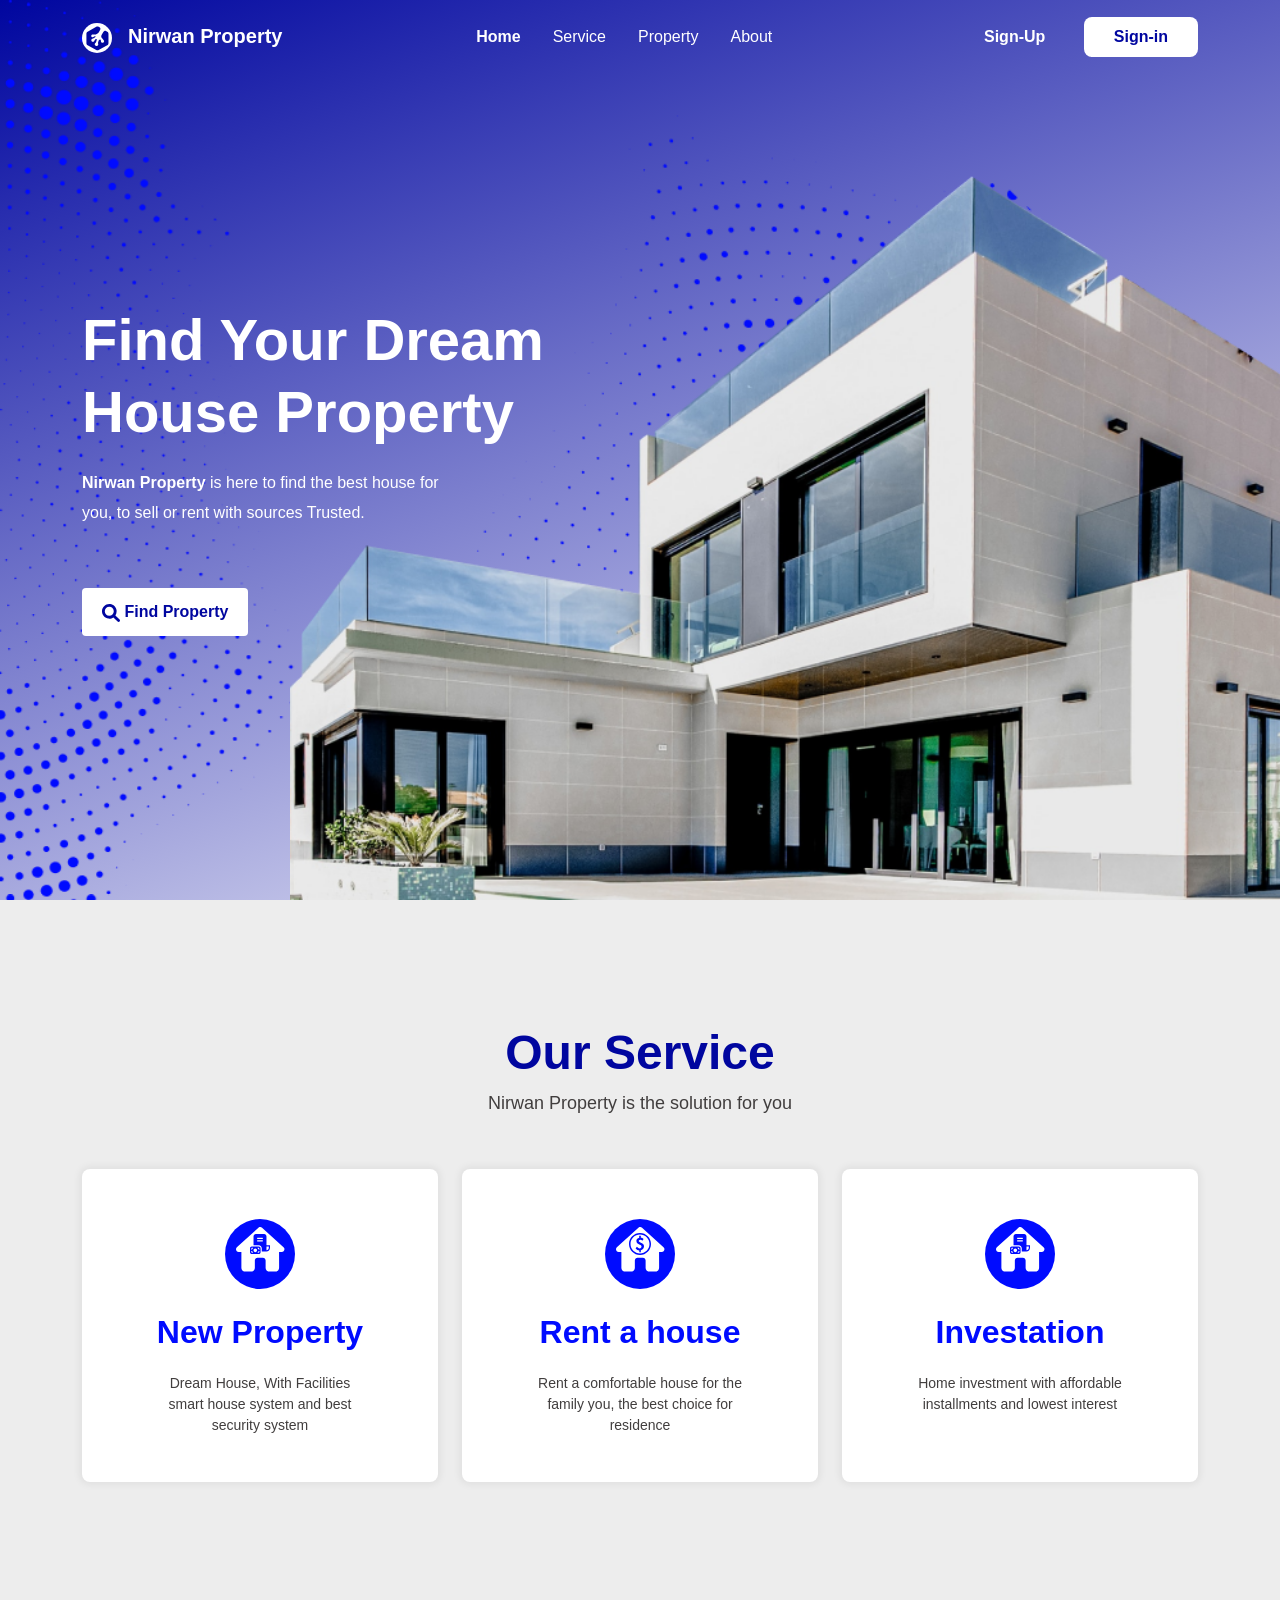
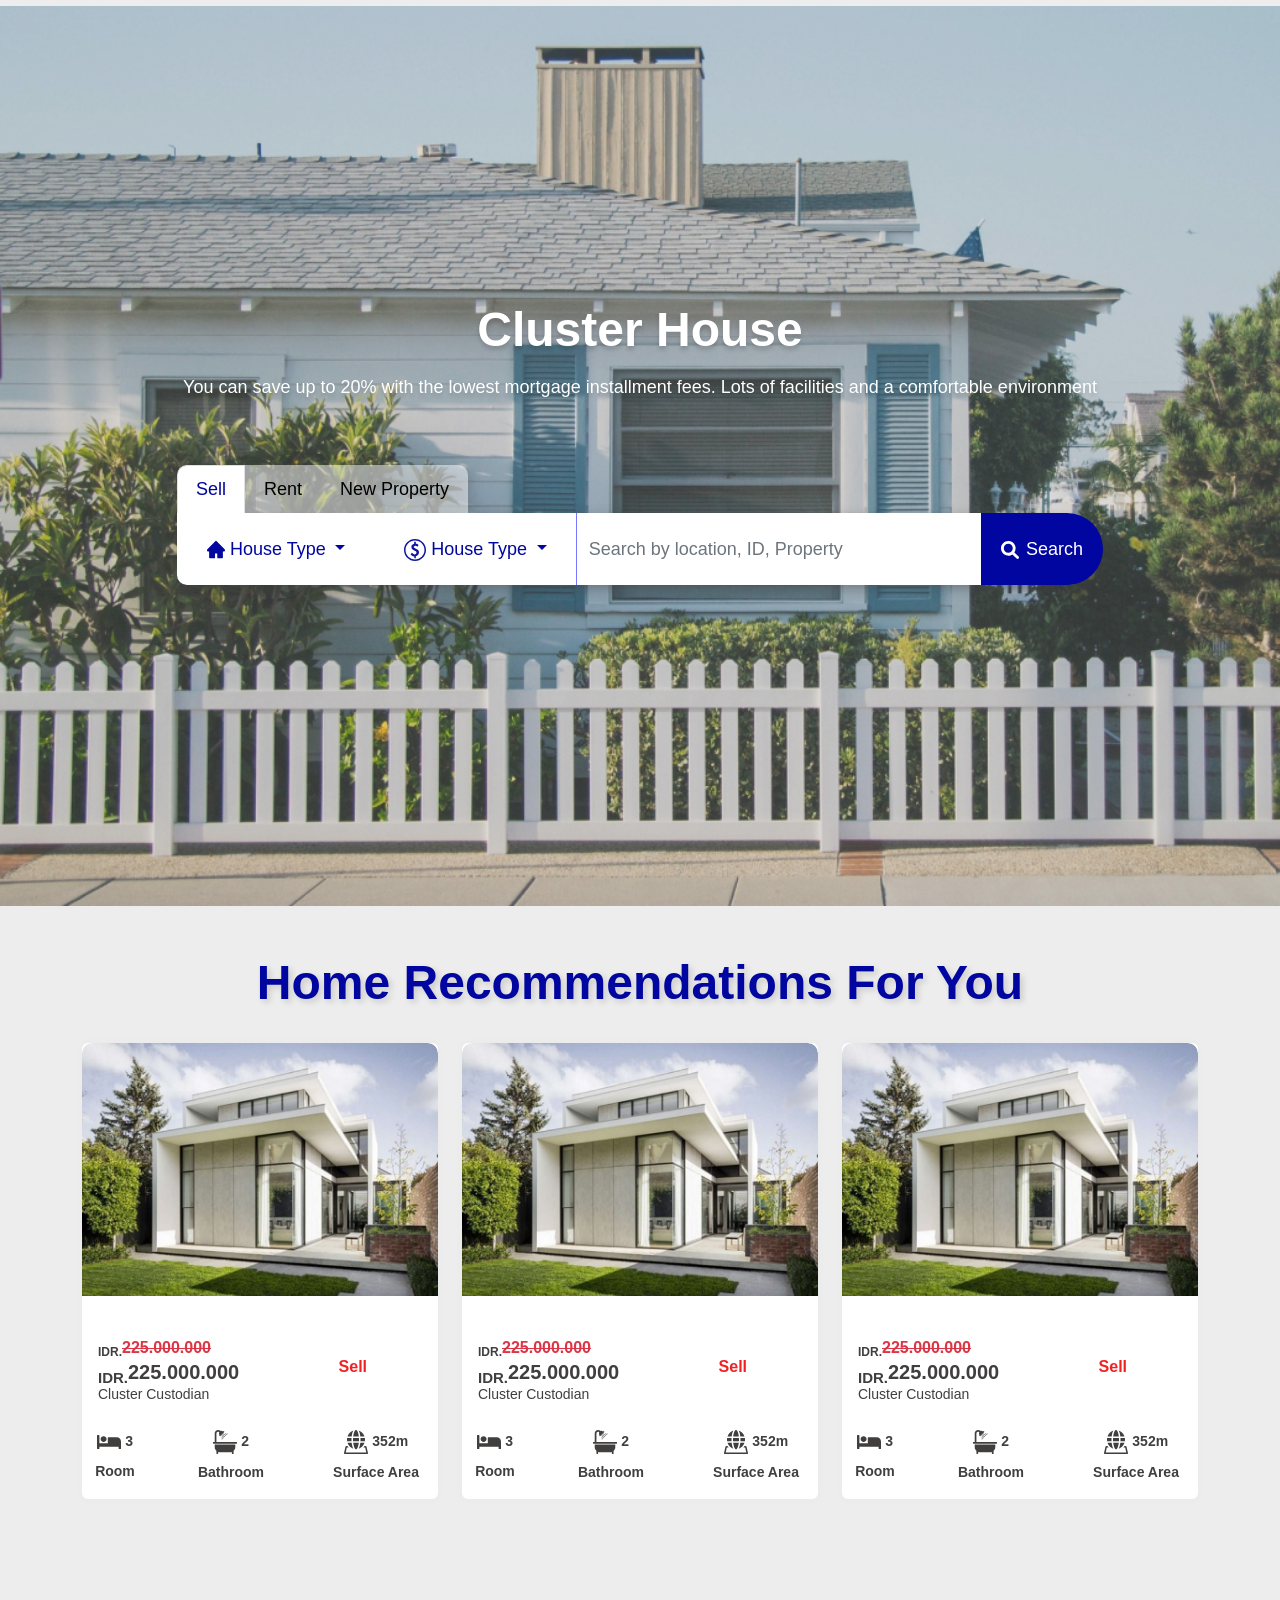
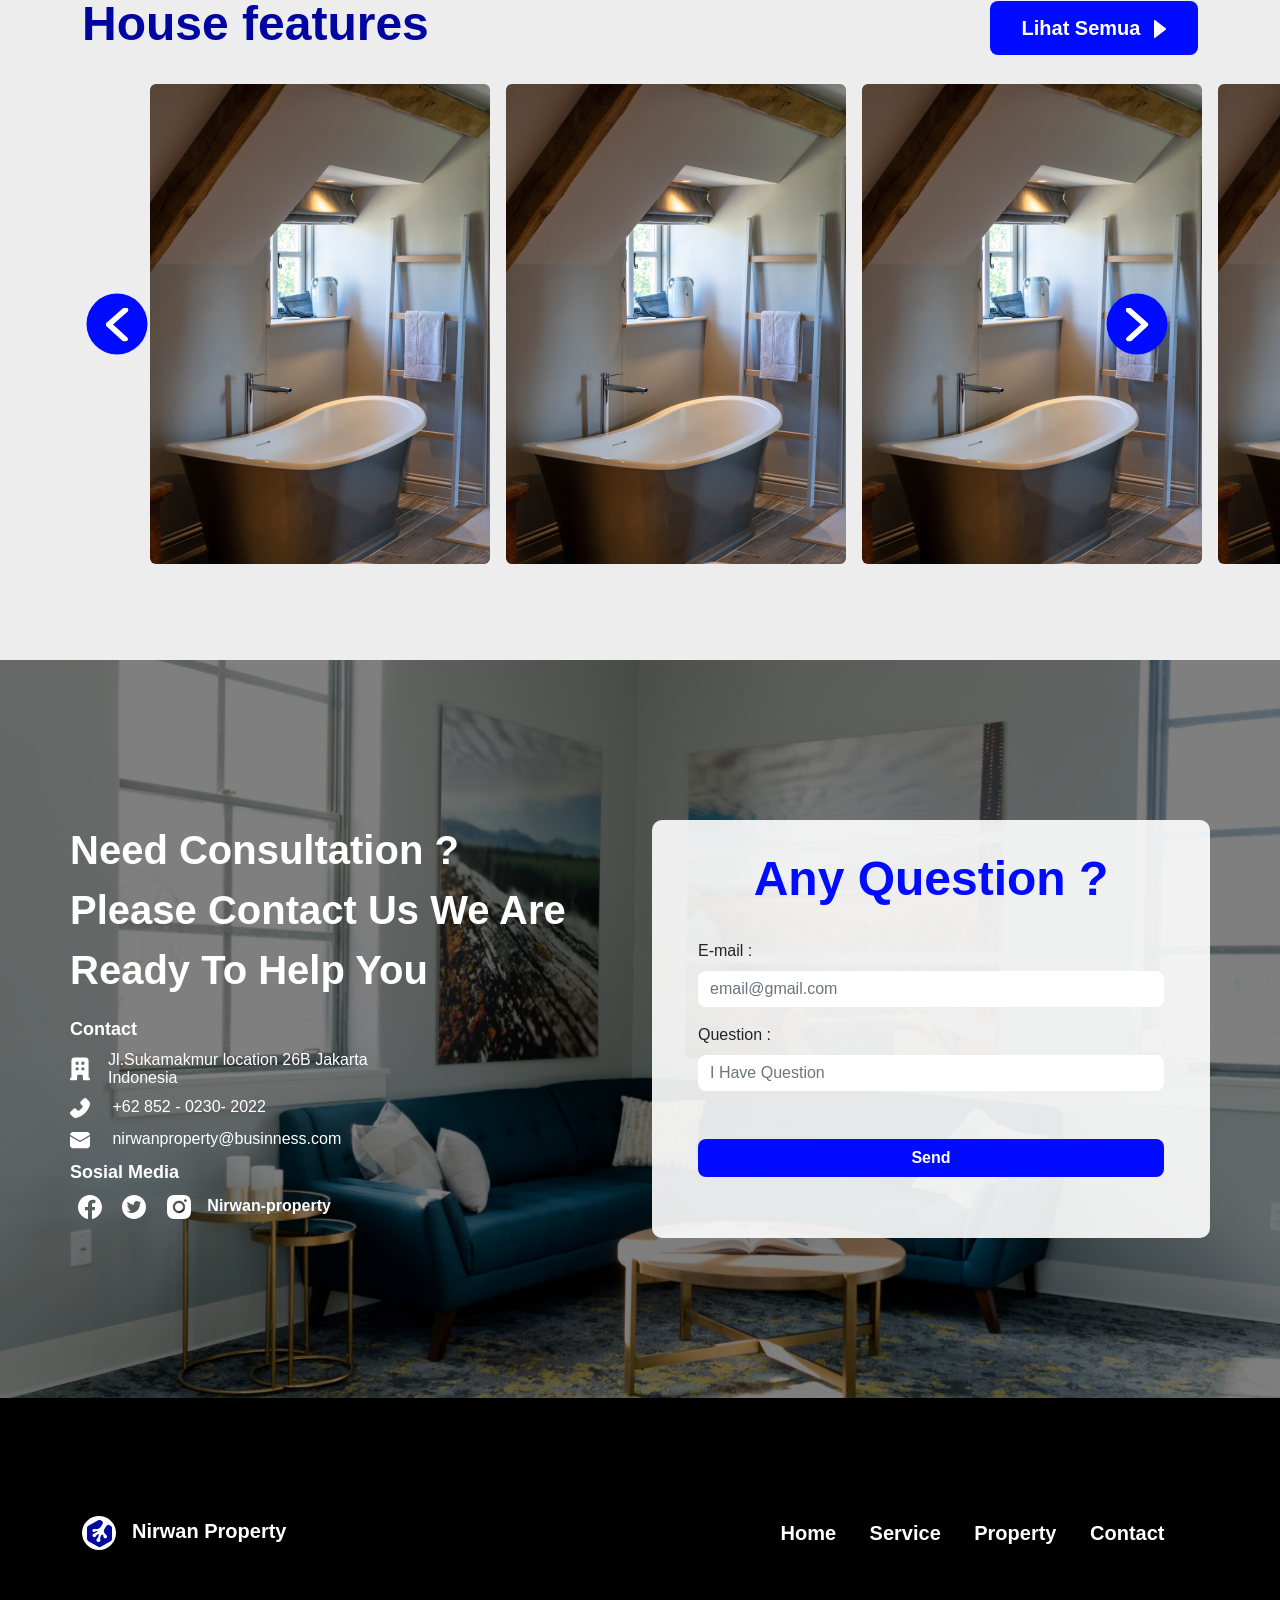
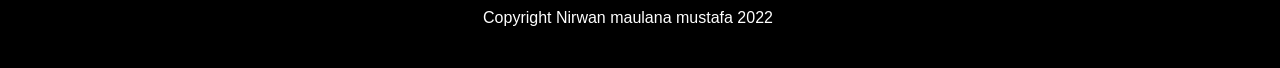
==== commit 6ec29c85: "Add files via upload" ====
--- a/index.html
+++ b/index.html
@@ -1,1046 +1,1044 @@
-<!DOCTYPE html>
-<html lang="en">
-  <head>
-    <meta charset="UTF-8" />
-    <meta http-equiv="X-UA-Compatible" content="IE=edge" />
-    <meta name="viewport" content="width=device-width, initial-scale=1.0" />
-    <link rel="canonical" href="https://www.nirwan.com/" />
-    <meta property="og:description" content="Nirwan Property Murah " />
-    <!-- Bootstrap V5 -->
-    <link
-      href="https://cdn.jsdelivr.net/npm/bootstrap@5.2.0-beta1/dist/css/bootstrap.min.css"
-      rel="stylesheet"
-      integrity="sha384-0evHe/X+R7YkIZDRvuzKMRqM+OrBnVFBL6DOitfPri4tjfHxaWutUpFmBp4vmVor"
-      crossorigin="anonymous"
-    />
-    <link rel="stylesheet" href="assets/css/bootstrap.css" />
-    <!-- Custom Css Dashboad -->
-    <link rel="stylesheet" href="assets/css/style-dashboard.css" />
-    <link rel="stylesheet" href="assets/css/dashboard/hero.css" />
-    <link rel="stylesheet" href="assets/css/dashboard/navbar.css" />
-    <link rel="stylesheet" href="assets/css/Layanan.css" />
-    <link rel="stylesheet" href="assets/css/search.css" />
-    <link rel="stylesheet" href="assets/css/rekomendasi.css">
-    <link rel="stylesheet" href="assets/css/fitur-rumah.css">
-    <link rel="stylesheet" href="assets/css/contact.css">
-
-    <!-- Responsive CSS -->
-    <link rel="stylesheet" href="assets/css/responsive.css">
-    <!-- Google Font  -->
-    <link rel="preconnect" href="https://fonts.googleapis.com" />
-    <link rel="preconnect" href="https://fonts.gstatic.com" crossorigin />
-    <link
-      href="https://fonts.googleapis.com/css2?family=Poppins:wght@400;500;700&display=swap"
-      rel="stylesheet"
-    />
-    <!-- Icon -->
-    <link rel="Icon" href="assets/icon/logo.svg" type="image/x-icon" />
-    <title>Dashboard - NirwanProperty</title>
-    <!-- Data Aos -->
-    <link href="https://unpkg.com/aos@2.3.1/dist/aos.css" rel="stylesheet" />
-  </head>
-
-  <body>
-    <!-- Start :: Navbar -->
-    <nav
-      class="navbar navbar-expand-lg pt-lg-2 pb-lg-3  navbar-dark position-fixed w-100" >
-      <div class="container mt-lg-2" data-aos="fade-down">
-        <a class="navbar-brand" href="/"
-          ><img
-            src="assets/icon/logo.svg"
-            alt=""
-            width="30"
-            class="align-self-center me-3"
-          />Nirwan Property</a
-        >
-        <button
-          class="navbar-toggler"
-          type="button"
-          data-bs-toggle="collapse"
-          data-bs-target="#navbarNav"
-          aria-controls="navbarNav"
-          aria-expanded="false"
-          aria-label="Toggle navigation"
-        >
-          <span class="navbar-toggler-icon"></span>
-        </button>
-        <div class="collapse navbar-collapse" id="navbarNav">
-          <ul class="navbar-nav mx-auto text-center">
-            <li class="nav-item mx-2">
-              <a class="nav-link active" aria-current="page" href="#">Home</a>
-            </li>
-            <li class="nav-item mx-2">
-              <a class="nav-link" href="#layanan">Service</a>
-            </li>
-            <li class="nav-item mx-2">
-              <a class="nav-link" href="#searchb" class="nav-link">Property</a>
-            </li>
-            <li class="nav-item mx-2">
-              <a class="nav-link" href="#" class="nav-link">About</a>
-            </li>
-          </ul>
-          <div class="text-center">
-            <button class="button-primary">Sign-Up</button>
-            <button class="button-secondary">Sign-in</button>
-          </div>
-        </div>
-      </div>
-    </nav>
-    <!-- End :: Navbar -->
-
-    <!-- Start::Hero Section -->
-    <section id="hero">
-      <div class="container h-100">
-        <div class="row h-100">
-          <div
-            class="col-md-6 hero-tagline align-self-center"
-            data-aos="fade-right"
-          >
-            <h1 data-aos="fade-right" data-aos-delay="200">
-              Find Your Dream House Property
-            </h1>
-            <p data-aos="fade-right" data-aos-delay="300">
-              <span class="fw-bold"> Nirwan Property </span>is here to find the
-              best house for you, to sell or rent with sources Trusted.
-            </p>
-            <button
-              class="button-lg-primary"
-              data-aos="fade-right"
-              data-aos-delay="400"
-            >
-              <svg
-                width="18"
-                xmlns="http://www.w3.org/2000/svg"
-                fill="#00069f"
-                viewBox="0 0 512 512"
-              >
-                <!--! Font Awesome Pro 6.1.1 by @fontawesome - https://fontawesome.com License - https://fontawesome.com/license (Commercial License) Copyright 2022 Fonticons, Inc. -->
-                <path
-                  d="M500.3 443.7l-119.7-119.7c27.22-40.41 40.65-90.9 33.46-144.7C401.8 87.79 326.8 13.32 235.2 1.723C99.01-15.51-15.51 99.01 1.724 235.2c11.6 91.64 86.08 166.7 177.6 178.9c53.8 7.189 104.3-6.236 144.7-33.46l119.7 119.7c15.62 15.62 40.95 15.62 56.57 0C515.9 484.7 515.9 459.3 500.3 443.7zM79.1 208c0-70.58 57.42-128 128-128s128 57.42 128 128c0 70.58-57.42 128-128 128S79.1 278.6 79.1 208z"
-                />
-              </svg>
-              Find Property
-            </button>
-          </div>
-          <div class="col-md-6"></div>
-        </div>
-      </div>
-
-      <img
-        class="position-absolute end-0 bottom-0 img-hero visible-lg"
-        src="assets/img/Hero-Banner.png"
-        alt="Property"
-        data-aos="fade-up"
-      />
-      <img
-        src="assets/img/acsen.png"
-        alt=""
-        class="accsent-img h-100 position-absolute top-0 start-0"
-        data-aos="fade-right"
-      />
-    </section>
-    <!-- End::Hero Section -->
-
-    <!-- Start:: Layanan Section -->
-    <section id="layanan">
-      <div class="container">
-        <div class="row" data-aos="fade-down" data-aos-delay="100">
-          <div class="col-12 text-center">
-            <h2>Our Service</h2>
-            <span class="sub-title">
-              Nirwan Property is the solution for you</span
-            >
-          </div>
-        </div>
-        <div class="row d-flex justify-content-center">
-          <a
-            href="www.google.com"
-            class="col-sm-12 col-md-6 col-lg-4 text-decoration-none"
-            data-aos="fade-up"
-            data-aos-delay="100"
-          >
-            <div class="card-layanan text-center">
-              <div class="circle-icon position-relative mx-auto">
-                <svg
-                  width="49"
-                  height="45"
-                  viewBox="0 0 49 45"
-                  fill="none"
-                  xmlns="http://www.w3.org/2000/svg"
-                  class="mt-2"
-                >
-                  <path
-                    d="M48.4467 22.2836C48.4467 23.8454 47.1847 25.0688 45.7543 25.0688H43.0619L43.1208 38.9596C43.1208 39.2026 43.104 39.4282 43.0787 39.6624V41.068C43.0787 42.9855 41.5726 44.5386 39.7132 44.5386H38.367C38.2744 44.5386 38.1819 44.4605 38.0893 44.5299C37.9715 44.4605 37.8537 44.5386 37.7359 44.5386H32.9821C31.1227 44.5386 29.6166 42.9855 29.6166 41.068V33.4328C29.6166 31.8971 28.4134 30.6563 26.9242 30.6563H21.5394C20.0501 30.6563 18.8469 31.8971 18.8469 33.4328V41.068C18.8469 42.9855 17.3409 44.5386 15.4814 44.5386H10.7781C10.6519 44.5386 10.5257 44.5299 10.3995 44.5212C10.2985 44.5299 10.1975 44.5386 10.0966 44.5386H8.75036C6.89175 44.5386 5.38484 42.9855 5.38484 41.068V31.3505C5.38484 31.2724 5.38736 31.1856 5.39241 31.1075V25.0688H2.69663C1.17962 25.0688 0 23.8454 0 22.2836C0 21.5028 0.252751 20.8086 0.842223 20.2013L22.4144 0.810977C23.0034 0.202416 23.6765 0.115479 24.2654 0.115479C24.8544 0.115479 25.5275 0.289353 26.0407 0.72404L47.5212 20.2013C48.1943 20.8086 48.5393 21.5028 48.4467 22.2836Z"
-                    id="icon-1"
-                  />
-                  <path
-                    d="M17.5294 9.5C17.5294 8.83696 17.7773 8.20107 18.2186 7.73223C18.6598 7.26339 19.2583 7 19.8824 7H28.1176C28.7417 7 29.3402 7.26339 29.7814 7.73223C30.2227 8.20107 30.4706 8.83696 30.4706 9.5V18.25H34V20.75C34 21.7446 33.6282 22.6984 32.9663 23.4017C32.3044 24.1049 31.4066 24.5 30.4706 24.5H25.7647V21.375C25.7647 20.5462 25.4548 19.7513 24.9033 19.1653C24.3517 18.5792 23.6036 18.25 22.8235 18.25H17.5294V9.5ZM30.4706 23.25C31.0946 23.25 31.6931 22.9866 32.1344 22.5178C32.5756 22.0489 32.8235 21.413 32.8235 20.75V19.5H30.4706V23.25ZM21.6471 10.75C21.491 10.75 21.3414 10.8158 21.2311 10.9331C21.1208 11.0503 21.0588 11.2092 21.0588 11.375C21.0588 11.5408 21.1208 11.6997 21.2311 11.8169C21.3414 11.9342 21.491 12 21.6471 12H26.3529C26.509 12 26.6586 11.9342 26.7689 11.8169C26.8792 11.6997 26.9412 11.5408 26.9412 11.375C26.9412 11.2092 26.8792 11.0503 26.7689 10.9331C26.6586 10.8158 26.509 10.75 26.3529 10.75H21.6471ZM21.6471 13.25C21.491 13.25 21.3414 13.3158 21.2311 13.4331C21.1208 13.5503 21.0588 13.7092 21.0588 13.875C21.0588 14.0408 21.1208 14.1997 21.2311 14.3169C21.3414 14.4342 21.491 14.5 21.6471 14.5H26.3529C26.509 14.5 26.6586 14.4342 26.7689 14.3169C26.8792 14.1997 26.9412 14.0408 26.9412 13.875C26.9412 13.7092 26.8792 13.5503 26.7689 13.4331C26.6586 13.3158 26.509 13.25 26.3529 13.25H21.6471ZM22.8235 19.5C23.2916 19.5 23.7404 19.6975 24.0714 20.0492C24.4023 20.4008 24.5882 20.8777 24.5882 21.375V25.125C24.5882 25.6223 24.4023 26.0992 24.0714 26.4508C23.7404 26.8025 23.2916 27 22.8235 27H15.7647C15.2967 27 14.8478 26.8025 14.5169 26.4508C14.1859 26.0992 14 25.6223 14 25.125V21.375C14 20.8777 14.1859 20.4008 14.5169 20.0492C14.8478 19.6975 15.2967 19.5 15.7647 19.5H22.8235ZM23.4118 25.125V23.875C22.9437 23.875 22.4949 24.0725 22.1639 24.4242C21.833 24.7758 21.6471 25.2527 21.6471 25.75H22.8235C22.8235 25.5842 22.8855 25.4253 22.9958 25.3081C23.1061 25.1908 23.2558 25.125 23.4118 25.125ZM23.4118 21.375C23.2558 21.375 23.1061 21.3092 22.9958 21.1919C22.8855 21.0747 22.8235 20.9158 22.8235 20.75H21.6471C21.6471 21.2473 21.833 21.7242 22.1639 22.0758C22.4949 22.4275 22.9437 22.625 23.4118 22.625V21.375ZM15.7647 20.75C15.7647 20.9158 15.7027 21.0747 15.5924 21.1919C15.4821 21.3092 15.3325 21.375 15.1765 21.375V22.625C15.6445 22.625 16.0934 22.4275 16.4243 22.0758C16.7553 21.7242 16.9412 21.2473 16.9412 20.75H15.7647ZM15.1765 25.125C15.3325 25.125 15.4821 25.1908 15.5924 25.3081C15.7027 25.4253 15.7647 25.5842 15.7647 25.75H16.9412C16.9412 25.2527 16.7553 24.7758 16.4243 24.4242C16.0934 24.0725 15.6445 23.875 15.1765 23.875V25.125ZM19.2941 21.375C18.8261 21.375 18.3772 21.5725 18.0463 21.9242C17.7153 22.2758 17.5294 22.7527 17.5294 23.25C17.5294 23.7473 17.7153 24.2242 18.0463 24.5758C18.3772 24.9275 18.8261 25.125 19.2941 25.125C19.7621 25.125 20.211 24.9275 20.542 24.5758C20.8729 24.2242 21.0588 23.7473 21.0588 23.25C21.0588 22.7527 20.8729 22.2758 20.542 21.9242C20.211 21.5725 19.7621 21.375 19.2941 21.375Z"
-                    id="icon-2"
-                  />
-                </svg>
-              </div>
-              <h3>New Property</h3>
-              <p>
-                Dream House, With Facilities <br />
-                smart house system and best security system
-              </p>
-            </div>
-          </a>
-          <a
-            href="www.google.com"
-            class="col-sm-12 col-md-6 col-lg-4 text-decoration-none"
-            data-aos="fade-up"
-            data-aos-delay="200"
-          >
-            <div class="card-layanan text-center">
-              <div class="circle-icon position-relative mx-auto">
-                <svg
-                  width="49"
-                  height="45"
-                  viewBox="0 0 49 45"
-                  fill="none"
-                  xmlns="http://www.w3.org/2000/svg"
-                  class="mt-2"
-                >
-                  <path
-                    d="M48.4467 22.2836C48.4467 23.8454 47.1847 25.0688 45.7543 25.0688H43.0619L43.1208 38.9596C43.1208 39.2026 43.104 39.4282 43.0787 39.6624V41.068C43.0787 42.9855 41.5726 44.5386 39.7132 44.5386H38.367C38.2744 44.5386 38.1819 44.4605 38.0893 44.5299C37.9715 44.4605 37.8537 44.5386 37.7359 44.5386H32.9821C31.1227 44.5386 29.6166 42.9855 29.6166 41.068V33.4328C29.6166 31.8971 28.4134 30.6563 26.9242 30.6563H21.5394C20.0501 30.6563 18.8469 31.8971 18.8469 33.4328V41.068C18.8469 42.9855 17.3409 44.5386 15.4814 44.5386H10.7781C10.6519 44.5386 10.5257 44.5299 10.3995 44.5212C10.2985 44.5299 10.1975 44.5386 10.0966 44.5386H8.75036C6.89175 44.5386 5.38484 42.9855 5.38484 41.068V31.3505C5.38484 31.2724 5.38736 31.1856 5.39241 31.1075V25.0688H2.69663C1.17962 25.0688 0 23.8454 0 22.2836C0 21.5028 0.252751 20.8087 0.842223 20.2013L22.4144 0.810977C23.0034 0.202416 23.6765 0.115479 24.2654 0.115479C24.8544 0.115479 25.5275 0.289353 26.0407 0.72404L47.5212 20.2013C48.1943 20.8087 48.5393 21.5028 48.4467 22.2836Z"
-                    id="icon-1"
-                  />
-                  <path
-                    d="M24.825 15.625C24.275 15.4875 23.725 15.2125 23.3125 14.8C22.9 14.6625 22.7625 14.25 22.7625 13.975C22.7625 13.7 22.9 13.2875 23.175 13.15C23.5875 12.875 24 12.6 24.4125 12.7375C25.2375 12.7375 25.925 13.15 26.3375 13.7L27.575 12.05C27.1625 11.6375 26.75 11.3625 26.3375 11.0875C25.925 10.8125 25.375 10.675 24.825 10.675V8.75H23.175V10.675C22.4875 10.8125 21.8 11.225 21.25 11.775C20.7 12.4625 20.2875 13.2875 20.425 14.1125C20.425 14.9375 20.7 15.7625 21.25 16.3125C21.9375 17 22.9 17.4125 23.725 17.825C24.1375 17.9625 24.6875 18.2375 25.1 18.5125C25.375 18.7875 25.5125 19.2 25.5125 19.6125C25.5125 20.025 25.375 20.4375 25.1 20.85C24.6875 21.2625 24.1375 21.4 23.725 21.4C23.175 21.4 22.4875 21.2625 22.075 20.85C21.6625 20.575 21.25 20.1625 20.975 19.75L19.6 21.2625C20.0125 21.8125 20.425 22.225 20.975 22.6375C21.6625 23.05 22.4875 23.4625 23.3125 23.4625V25.25H24.825V23.1875C25.65 23.05 26.3375 22.6375 26.8875 22.0875C27.575 21.4 27.9875 20.3 27.9875 19.3375C27.9875 18.5125 27.7125 17.55 27.025 17C26.3375 16.3125 25.65 15.9 24.825 15.625V15.625ZM24 6C17.95 6 13 10.95 13 17C13 23.05 17.95 28 24 28C30.05 28 35 23.05 35 17C35 10.95 30.05 6 24 6ZM24 26.4875C18.775 26.4875 14.5125 22.225 14.5125 17C14.5125 11.775 18.775 7.5125 24 7.5125C29.225 7.5125 33.4875 11.775 33.4875 17C33.4875 22.225 29.225 26.4875 24 26.4875V26.4875Z"
-                    id="icon-2"
-                  />
-                </svg>
-              </div>
-              <h3>Rent a house</h3>
-              <p>
-                Rent a comfortable house for the family you, the best choice for
-                residence
-              </p>
-            </div>
-          </a>
-          <a
-            href="www.google.com"
-            class="col-sm-12 col-md-6 col-lg-4 text-decoration-none"
-            data-aos="fade-up"
-            data-aos-delay="300"
-          >
-            <div class="card-layanan text-center">
-              <div class="circle-icon position-relative mx-auto">
-                <svg
-                  width="49"
-                  height="45"
-                  viewBox="0 0 49 45"
-                  fill="none"
-                  xmlns="http://www.w3.org/2000/svg"
-                  class="mt-2"
-                >
-                  <path
-                    d="M48.4467 22.2836C48.4467 23.8454 47.1847 25.0688 45.7543 25.0688H43.0619L43.1208 38.9596C43.1208 39.2026 43.104 39.4282 43.0787 39.6624V41.068C43.0787 42.9855 41.5726 44.5386 39.7132 44.5386H38.367C38.2744 44.5386 38.1819 44.4605 38.0893 44.5299C37.9715 44.4605 37.8537 44.5386 37.7359 44.5386H32.9821C31.1227 44.5386 29.6166 42.9855 29.6166 41.068V33.4328C29.6166 31.8971 28.4134 30.6563 26.9242 30.6563H21.5394C20.0501 30.6563 18.8469 31.8971 18.8469 33.4328V41.068C18.8469 42.9855 17.3409 44.5386 15.4814 44.5386H10.7781C10.6519 44.5386 10.5257 44.5299 10.3995 44.5212C10.2985 44.5299 10.1975 44.5386 10.0966 44.5386H8.75036C6.89175 44.5386 5.38484 42.9855 5.38484 41.068V31.3505C5.38484 31.2724 5.38736 31.1856 5.39241 31.1075V25.0688H2.69663C1.17962 25.0688 0 23.8454 0 22.2836C0 21.5028 0.252751 20.8086 0.842223 20.2013L22.4144 0.810977C23.0034 0.202416 23.6765 0.115479 24.2654 0.115479C24.8544 0.115479 25.5275 0.289353 26.0407 0.72404L47.5212 20.2013C48.1943 20.8086 48.5393 21.5028 48.4467 22.2836Z"
-                    id="icon-1"
-                  />
-                  <path
-                    d="M17.5294 9.5C17.5294 8.83696 17.7773 8.20107 18.2186 7.73223C18.6598 7.26339 19.2583 7 19.8824 7H28.1176C28.7417 7 29.3402 7.26339 29.7814 7.73223C30.2227 8.20107 30.4706 8.83696 30.4706 9.5V18.25H34V20.75C34 21.7446 33.6282 22.6984 32.9663 23.4017C32.3044 24.1049 31.4066 24.5 30.4706 24.5H25.7647V21.375C25.7647 20.5462 25.4548 19.7513 24.9033 19.1653C24.3517 18.5792 23.6036 18.25 22.8235 18.25H17.5294V9.5ZM30.4706 23.25C31.0946 23.25 31.6931 22.9866 32.1344 22.5178C32.5756 22.0489 32.8235 21.413 32.8235 20.75V19.5H30.4706V23.25ZM21.6471 10.75C21.491 10.75 21.3414 10.8158 21.2311 10.9331C21.1208 11.0503 21.0588 11.2092 21.0588 11.375C21.0588 11.5408 21.1208 11.6997 21.2311 11.8169C21.3414 11.9342 21.491 12 21.6471 12H26.3529C26.509 12 26.6586 11.9342 26.7689 11.8169C26.8792 11.6997 26.9412 11.5408 26.9412 11.375C26.9412 11.2092 26.8792 11.0503 26.7689 10.9331C26.6586 10.8158 26.509 10.75 26.3529 10.75H21.6471ZM21.6471 13.25C21.491 13.25 21.3414 13.3158 21.2311 13.4331C21.1208 13.5503 21.0588 13.7092 21.0588 13.875C21.0588 14.0408 21.1208 14.1997 21.2311 14.3169C21.3414 14.4342 21.491 14.5 21.6471 14.5H26.3529C26.509 14.5 26.6586 14.4342 26.7689 14.3169C26.8792 14.1997 26.9412 14.0408 26.9412 13.875C26.9412 13.7092 26.8792 13.5503 26.7689 13.4331C26.6586 13.3158 26.509 13.25 26.3529 13.25H21.6471ZM22.8235 19.5C23.2916 19.5 23.7404 19.6975 24.0714 20.0492C24.4023 20.4008 24.5882 20.8777 24.5882 21.375V25.125C24.5882 25.6223 24.4023 26.0992 24.0714 26.4508C23.7404 26.8025 23.2916 27 22.8235 27H15.7647C15.2967 27 14.8478 26.8025 14.5169 26.4508C14.1859 26.0992 14 25.6223 14 25.125V21.375C14 20.8777 14.1859 20.4008 14.5169 20.0492C14.8478 19.6975 15.2967 19.5 15.7647 19.5H22.8235ZM23.4118 25.125V23.875C22.9437 23.875 22.4949 24.0725 22.1639 24.4242C21.833 24.7758 21.6471 25.2527 21.6471 25.75H22.8235C22.8235 25.5842 22.8855 25.4253 22.9958 25.3081C23.1061 25.1908 23.2558 25.125 23.4118 25.125ZM23.4118 21.375C23.2558 21.375 23.1061 21.3092 22.9958 21.1919C22.8855 21.0747 22.8235 20.9158 22.8235 20.75H21.6471C21.6471 21.2473 21.833 21.7242 22.1639 22.0758C22.4949 22.4275 22.9437 22.625 23.4118 22.625V21.375ZM15.7647 20.75C15.7647 20.9158 15.7027 21.0747 15.5924 21.1919C15.4821 21.3092 15.3325 21.375 15.1765 21.375V22.625C15.6445 22.625 16.0934 22.4275 16.4243 22.0758C16.7553 21.7242 16.9412 21.2473 16.9412 20.75H15.7647ZM15.1765 25.125C15.3325 25.125 15.4821 25.1908 15.5924 25.3081C15.7027 25.4253 15.7647 25.5842 15.7647 25.75H16.9412C16.9412 25.2527 16.7553 24.7758 16.4243 24.4242C16.0934 24.0725 15.6445 23.875 15.1765 23.875V25.125ZM19.2941 21.375C18.8261 21.375 18.3772 21.5725 18.0463 21.9242C17.7153 22.2758 17.5294 22.7527 17.5294 23.25C17.5294 23.7473 17.7153 24.2242 18.0463 24.5758C18.3772 24.9275 18.8261 25.125 19.2941 25.125C19.7621 25.125 20.211 24.9275 20.542 24.5758C20.8729 24.2242 21.0588 23.7473 21.0588 23.25C21.0588 22.7527 20.8729 22.2758 20.542 21.9242C20.211 21.5725 19.7621 21.375 19.2941 21.375Z"
-                    id="icon-2"
-                  />
-                </svg>
-              </div>
-              <h3>Investation</h3>
-              <p>
-                Home investment with affordable installments and lowest interest
-              </p>
-            </div>
-          </a>
-        </div>
-      </div>
-    </section>
-    <!-- End:: Layanan Section -->
-
-    <!-- Start :: Search Section -->
-    <section id="search" class="d-flex align-items-center">
-      <div class="container">
-        <div class="row">
-          <div class="col-12 text-center" data-aos="fade" data-aos-delay="100">
-            <h2 class="search-judul">Cluster House</h2>
-            <p class="search-paragraph">
-              You can save up to 20% with the lowest mortgage installment fees.
-              Lots of facilities and a comfortable environment
-            </p>
-          </div>
-
-          <!-- Start:: Search Content -->
-          <div class="col-lg-10 col-12 mx-auto mt-5 isi-search">
-            <ul
-              class="nav nav-tabs"
-              id="myTab"
-              role="tablist"
-              data-aos="fade-down"
-            >
-              <li class="nav-item-1 nav-item" role="presentation">
-                <button
-                  class="nav-round-left nav-link active"
-                  id="home-tab"
-                  data-bs-toggle="tab"
-                  data-bs-target="#sell"
-                  type="button"
-                  role="tab"
-                  aria-controls="home"
-                  aria-selected="true"
-                >
-                  Sell
-                </button>
-              </li>
-              <li class="nav-item" role="presentation">
-                <button
-                  class="nav-link"
-                  id="profile-tab"
-                  data-bs-toggle="tab"
-                  data-bs-target="#rent"
-                  type="button"
-                  role="tab"
-                  aria-controls="profile"
-                  aria-selected="false"
-                >
-                  Rent
-                </button>
-              </li>
-              <li class="nav-item" role="presentation">
-                <button
-                  class="nav-round-right nav-link"
-                  id="contact-tab"
-                  data-bs-toggle="tab"
-                  data-bs-target="#newproperty"
-                  type="button"
-                  role="tab"
-                  aria-controls="contact"
-                  aria-selected="false"
-                >
-                  New Property
-                </button>
-              </li>
-            </ul>
-
-            <div class="tab-content" id="myTabContent">
-              <div
-                class="tab-pane fade show active"
-                id="sell"
-                role="tabpanel"
-                aria-labelledby="home-tab"
-              >
-                <!-- Start :: Dropdown type house -->
-                <div
-                  class="input-group input-cari mb-3"
-                  data-aos="fade"
-                  data-aos-delay="200"
-                >
-                  <button
-                    class="button-secondary-search dropdown-toggle border-"
-                    type="button"
-                    data-bs-toggle="dropdown"
-                    aria-expanded="false"
-                  >
-                    <img src="assets/icon/house.svg" alt="" />
-                    House Type
-                  </button>
-                  <ul class="dropdown-menu">
-                    <li><a class="dropdown-item" href="#">Action</a></li>
-                    <li>
-                      <a class="dropdown-item" href="#">Another action</a>
-                    </li>
-                    <li>
-                      <a class="dropdown-item" href="#">Something else here</a>
-                    </li>
-                    <li><hr class="dropdown-divider" /></li>
-                    <li>
-                      <a class="dropdown-item" href="#">Separated link</a>
-                    </li>
-                  </ul>
-                  <!-- Start :: Dropdown Range price -->
-                  <button
-                    class="button-secondary-search dropdown-toggle"
-                    type="button"
-                    data-bs-toggle="dropdown"
-                    aria-expanded="false"
-                  >
-                    <img src="assets/icon/money.svg" alt="" />
-                    House Type
-                  </button>
-                  <ul class="dropdown-menu">
-                    <li><a class="dropdown-item" href="#">Action</a></li>
-                    <li>
-                      <a class="dropdown-item" href="#">Another action</a>
-                    </li>
-                    <li>
-                      <a class="dropdown-item" href="#">Something else here</a>
-                    </li>
-                    <li><hr class="dropdown-divider" /></li>
-                    <li>
-                      <a class="dropdown-item" href="#">Separated link</a>
-                    </li>
-                  </ul>
-                  <!-- end :: Dropdown Range price -->
-                  <input
-                    type="text"
-                    class="form-control search-form"
-                    placeholder="Search by location, ID, Property"
-                    aria-label="Text input with dropdown button"
-                  />
-                  <button
-                    class="button-primary-search"
-                    type="button"
-                    id="button-addon2"
-                  >
-                    <img
-                      src="assets/icon/search.svg"
-                      class="icon-search"
-                      alt=""
-                    />
-                    Search
-                  </button>
-                </div>
-                <!-- end :: Dropdown type house -->
-              </div>
-              <div
-                class="tab-pane fade"
-                id="rent"
-                role="tabpanel"
-                aria-labelledby="profile-tab"
-              >
-                <!-- Start :: Dropdown Rent -->
-                <div class="input-group input-cari mb-3">
-                  <button
-                    class="button-secondary-search dropdown-toggle"
-                    type="button"
-                    data-bs-toggle="dropdown"
-                    aria-expanded="false"
-                  >
-                    <img src="assets/icon/house.svg" alt="" class="icon-search"/>
-                    House Type
-                  </button>
-                  <ul class="dropdown-menu">
-                    <li><a class="dropdown-item" href="#">Action</a></li>
-                    <li>
-                      <a class="dropdown-item" href="#">Another action</a>
-                    </li>
-                    <li>
-                      <a class="dropdown-item" href="#">Something else here</a>
-                    </li>
-                    <li><hr class="dropdown-divider" /></li>
-                    <li>
-                      <a class="dropdown-item" href="#">Separated link</a>
-                    </li>
-                  </ul>
-                  <!-- Start :: Dropdown Range price -->
-                  <button
-                    class="button-secondary-search dropdown-toggle"
-                    type="button"
-                    data-bs-toggle="dropdown"
-                    aria-expanded="false"
-                  >
-                    <img src="assets/icon/money.svg" alt="" />
-                    House Type
-                  </button>
-                  <ul class="dropdown-menu">
-                    <li><a class="dropdown-item" href="#">Action</a></li>
-                    <li>
-                      <a class="dropdown-item" href="#">Another action</a>
-                    </li>
-                    <li>
-                      <a class="dropdown-item" href="#">Something else here</a>
-                    </li>
-                    <li><hr class="dropdown-divider" /></li>
-                    <li>
-                      <a class="dropdown-item" href="#">Separated link</a>
-                    </li>
-                  </ul>
-                  <!-- end :: Dropdown Range price -->
-                  <input
-                    type="text"
-                    class="form-control search-form"
-                    placeholder="Search by location, ID, Property"
-                    aria-label="Text input with dropdown button"
-                  />
-                  <button
-                    class="button-primary-search"
-                    type="button"
-                    id="button-addon2"
-                  >
-                    <img
-                      src="assets/icon/search.svg"
-                      class="icon-search"
-                      width="18px"
-                      alt=""
-                    />
-                    Search
-                  </button>
-                </div>
-                <!-- end :: Dropdown Rent -->
-              </div>
-              <div
-                class="tab-pane fade"
-                id="newproperty"
-                role="tabpanel"
-                aria-labelledby="contact-tab"
-              >
-                <!-- Start :: Dropdown new House -->
-                <div class="input-group input-cari mb-3">
-                  <button
-                    class="button-secondary-search dropdown-toggle"
-                    type="button"
-                    data-bs-toggle="dropdown"
-                    aria-expanded="false"
-                  >
-                    <img src="assets/icon/house.svg" alt="" class="icon-search"/>
-                    House Type
-                  </button>
-                  <ul class="dropdown-menu">
-                    <li><a class="dropdown-item" href="#">Action</a></li>
-                    <li>
-                      <a class="dropdown-item" href="#">Another action</a>
-                    </li>
-                    <li>
-                      <a class="dropdown-item" href="#">Something else here</a>
-                    </li>
-                    <li><hr class="dropdown-divider" /></li>
-                    <li>
-                      <a class="dropdown-item" href="#">Separated link</a>
-                    </li>
-                  </ul>
-                  <!-- Start :: Dropdown Range price -->
-                  <button
-                    class="button-secondary-search dropdown-toggle"
-                    type="button"
-                    data-bs-toggle="dropdown"
-                    aria-expanded="false"
-                  >
-                    <img src="assets/icon/money.svg" alt="" />
-                    House Type
-                  </button>
-                  <ul class="dropdown-menu">
-                    <li><a class="dropdown-item" href="#">Action</a></li>
-                    <li>
-                      <a class="dropdown-item" href="#">Another action</a>
-                    </li>
-                    <li>
-                      <a class="dropdown-item" href="#">Something else here</a>
-                    </li>
-                    <li><hr class="dropdown-divider" /></li>
-                    <li>
-                      <a class="dropdown-item" href="#">Separated link</a>
-                    </li>
-                  </ul>
-                  <!-- end :: Dropdown Range price -->
-                  <input
-                    type="text"
-                    class="form-control search-form"
-                    placeholder="Search by location, ID, Property"
-                    aria-label="Text input with dropdown button"
-                  />
-                  <button
-                    class="button-primary-search"
-                    type="button"
-                    id="button-addon2"
-                  >
-                    <img
-                      src="assets/icon/search.svg"
-                      class="icon-search"
-                      width="18px"
-                      alt=""
-                    />
-                    Search
-                  </button>
-                </div>
-                <!-- end :: Dropdown new House -->
-              </div>
-            </div>
-          </div>
-          <!-- End:: Search Content -->
-        </div>
-      </div>
-    </section>
-    <!-- End :: Search Section -->
-
-    <!-- Start:: rekomendasi section -->
-    <section id="rekomendasi">
-      <div class="container pb-5">
-        <div class="row pt-5" data-aos="fade" data-aos-delay="200">
-          <div class="col-12 text-center">
-            <h2 class="text-capitalize judul-shadow">home Recommendations For You</h2>
-          </div>
-        </div>
-
-        <div class="row d-flex justify-content-center">
-          <!-- Start :: card 1 -->
-          <div class="col-lg-4 pt-4" data-aos="fade-up" data-aos-delay="100">
-            <a
-              href="google.com"
-              class="card card-rekomendasi text-decoration-none border-0"
-            >
-              <div class="img-rekomendasi">
-                <img
-                  src="assets/img/home-img.png"
-                  class="rekomendasi-image"
-                  alt=""
-                />
-              </div>
-              <div class="card-body card-body-rekomendasi">
-                <div class="row pt-4">
-                  <div class="col-8 m-0">
-                    <p class="m-0 fw-bold"><sub>IDR.<s class="text-danger"></sub>225.000.000</s></p>
-                    <h5 class="m-0 fw-bold"><sub>IDR.</sub>225.000.000</h5>
-                    <p class="m-0 text-capitalize font-14">Cluster Custodian</p>
-                  </div>
-                  <h6
-                    class="col-4 text-center align-self-center fw-bold sell-hover"
-                  >
-                    Sell
-                  </h6>
-                </div>
-
-                <div class="card-fasilitas pt-4">
-                  <div class="row text-center">
-                    <span class="col-2 pd-hilang">
-                      <svg
-                        width="24"
-                        height="14"
-                        viewBox="0 0 24 14"
-                        fill="none"
-                        xmlns="http://www.w3.org/2000/svg"
-                      >
-                        <path
-                          d="M6.6 7C8.25413 7 9.6 5.69151 9.6 4.08333C9.6 2.47516 8.25413 1.16667 6.6 1.16667C4.94588 1.16667 3.6 2.47516 3.6 4.08333C3.6 5.69151 4.94588 7 6.6 7ZM19.8 2.33333H11.4C11.0685 2.33333 10.8 2.59437 10.8 2.91667V8.16667H2.4V0.583333C2.4 0.261042 2.1315 0 1.8 0H0.6C0.2685 0 0 0.261042 0 0.583333V13.4167C0 13.739 0.2685 14 0.6 14H1.8C2.1315 14 2.4 13.739 2.4 13.4167V11.6667H21.6V13.4167C21.6 13.739 21.8685 14 22.2 14H23.4C23.7315 14 24 13.739 24 13.4167V6.41667C24 4.16135 22.1198 2.33333 19.8 2.33333Z"
-                          id="icon-1"
-                        />
-                      </svg>
-
-                      <span class="font-14-bold">3</span>
-                      <p class="font-14 text-capitalize m-0 pt-2">Room</p>
-                    </span>
-                    <span class="col-6 pd-hilang">
-                      <svg
-                        width="24"
-                        height="24"
-                        viewBox="0 0 24 24"
-                        fill="none"
-                        xmlns="http://www.w3.org/2000/svg"
-                      >
-                        <path
-                          d="M22.2857 14.5714V17.1429C22.2857 18.6518 21.7143 19.9286 20.5714 20.9732V23.5714C20.5714 23.6964 20.5312 23.7991 20.4509 23.8795C20.3705 23.9598 20.2679 24 20.1429 24H19.2857C19.1607 24 19.058 23.9598 18.9777 23.8795C18.8973 23.7991 18.8571 23.6964 18.8571 23.5714V21.9911C18.2946 22.1875 17.7232 22.2857 17.1429 22.2857H6.85714C6.27679 22.2857 5.70536 22.1875 5.14286 21.9911V23.4643C5.14286 23.6161 5.10045 23.7433 5.01562 23.846C4.9308 23.9487 4.83036 24 4.71429 24H3.85714C3.74107 24 3.64062 23.9487 3.5558 23.846C3.47098 23.7433 3.42857 23.6161 3.42857 23.4643V20.9732C2.28571 19.9286 1.71429 18.6518 1.71429 17.1429V14.5714H22.2857ZM9.42857 9C9.42857 9.125 9.38839 9.22768 9.30804 9.30804C9.22768 9.38839 9.125 9.42857 9 9.42857C8.875 9.42857 8.77232 9.38839 8.69196 9.30804C8.61161 9.22768 8.57143 9.125 8.57143 9C8.57143 8.875 8.61161 8.77232 8.69196 8.69196C8.77232 8.61161 8.875 8.57143 9 8.57143C9.125 8.57143 9.22768 8.61161 9.30804 8.69196C9.38839 8.77232 9.42857 8.875 9.42857 9ZM10.2857 8.14286C10.2857 8.26786 10.2455 8.37054 10.1652 8.45089C10.0848 8.53125 9.98214 8.57143 9.85714 8.57143C9.73214 8.57143 9.62946 8.53125 9.54911 8.45089C9.46875 8.37054 9.42857 8.26786 9.42857 8.14286C9.42857 8.01786 9.46875 7.91518 9.54911 7.83482C9.62946 7.75446 9.73214 7.71429 9.85714 7.71429C9.98214 7.71429 10.0848 7.75446 10.1652 7.83482C10.2455 7.91518 10.2857 8.01786 10.2857 8.14286ZM9.42857 7.28571C9.42857 7.41071 9.38839 7.51339 9.30804 7.59375C9.22768 7.67411 9.125 7.71429 9 7.71429C8.875 7.71429 8.77232 7.67411 8.69196 7.59375C8.61161 7.51339 8.57143 7.41071 8.57143 7.28571C8.57143 7.16071 8.61161 7.05804 8.69196 6.97768C8.77232 6.89732 8.875 6.85714 9 6.85714C9.125 6.85714 9.22768 6.89732 9.30804 6.97768C9.38839 7.05804 9.42857 7.16071 9.42857 7.28571ZM11.1429 7.28571C11.1429 7.41071 11.1027 7.51339 11.0223 7.59375C10.942 7.67411 10.8393 7.71429 10.7143 7.71429C10.5893 7.71429 10.4866 7.67411 10.4062 7.59375C10.3259 7.51339 10.2857 7.41071 10.2857 7.28571C10.2857 7.16071 10.3259 7.05804 10.4062 6.97768C10.4866 6.89732 10.5893 6.85714 10.7143 6.85714C10.8393 6.85714 10.942 6.89732 11.0223 6.97768C11.1027 7.05804 11.1429 7.16071 11.1429 7.28571ZM10.2857 6.42857C10.2857 6.55357 10.2455 6.65625 10.1652 6.73661C10.0848 6.81696 9.98214 6.85714 9.85714 6.85714C9.73214 6.85714 9.62946 6.81696 9.54911 6.73661C9.46875 6.65625 9.42857 6.55357 9.42857 6.42857C9.42857 6.30357 9.46875 6.20089 9.54911 6.12054C9.62946 6.04018 9.73214 6 9.85714 6C9.98214 6 10.0848 6.04018 10.1652 6.12054C10.2455 6.20089 10.2857 6.30357 10.2857 6.42857ZM9.42857 5.57143C9.42857 5.69643 9.38839 5.79911 9.30804 5.87946C9.22768 5.95982 9.125 6 9 6C8.875 6 8.77232 5.95982 8.69196 5.87946C8.61161 5.79911 8.57143 5.69643 8.57143 5.57143C8.57143 5.44643 8.61161 5.34375 8.69196 5.26339C8.77232 5.18304 8.875 5.14286 9 5.14286C9.125 5.14286 9.22768 5.18304 9.30804 5.26339C9.38839 5.34375 9.42857 5.44643 9.42857 5.57143ZM24 12.4286V13.2857C24 13.4107 23.9598 13.5134 23.8795 13.5938C23.7991 13.6741 23.6964 13.7143 23.5714 13.7143H0.428571C0.303571 13.7143 0.200893 13.6741 0.120536 13.5938C0.0401786 13.5134 0 13.4107 0 13.2857V12.4286C0 12.3036 0.0401786 12.2009 0.120536 12.1205C0.200893 12.0402 0.303571 12 0.428571 12H1.71429V3.42857C1.71429 2.48214 2.04911 1.67411 2.71875 1.00446C3.38839 0.334821 4.19643 0 5.14286 0C6.10714 0 6.92857 0.348214 7.60714 1.04464C8.01786 0.875 8.45536 0.821429 8.91964 0.883929C9.38393 0.946429 9.79911 1.12054 10.1652 1.40625L10.4598 1.11161C10.558 1.01339 10.6562 1.01339 10.7545 1.11161L11.317 1.67411C11.4152 1.77232 11.4152 1.87054 11.317 1.96875L7.11161 6.17411C7.01339 6.27232 6.91518 6.27232 6.81696 6.17411L6.25446 5.61161C6.15625 5.51339 6.15625 5.41518 6.25446 5.31696L6.54911 5.02232C6.22768 4.61161 6.04688 4.14732 6.0067 3.62946C5.96652 3.11161 6.07143 2.62946 6.32143 2.18304C5.99107 1.87054 5.59821 1.71429 5.14286 1.71429C4.66964 1.71429 4.26562 1.8817 3.9308 2.21652C3.59598 2.55134 3.42857 2.95536 3.42857 3.42857V12H23.5714C23.6964 12 23.7991 12.0402 23.8795 12.1205C23.9598 12.2009 24 12.3036 24 12.4286ZM12 6.42857C12 6.55357 11.9598 6.65625 11.8795 6.73661C11.7991 6.81696 11.6964 6.85714 11.5714 6.85714C11.4464 6.85714 11.3438 6.81696 11.2634 6.73661C11.183 6.65625 11.1429 6.55357 11.1429 6.42857C11.1429 6.30357 11.183 6.20089 11.2634 6.12054C11.3438 6.04018 11.4464 6 11.5714 6C11.6964 6 11.7991 6.04018 11.8795 6.12054C11.9598 6.20089 12 6.30357 12 6.42857ZM11.1429 5.57143C11.1429 5.69643 11.1027 5.79911 11.0223 5.87946C10.942 5.95982 10.8393 6 10.7143 6C10.5893 6 10.4866 5.95982 10.4062 5.87946C10.3259 5.79911 10.2857 5.69643 10.2857 5.57143C10.2857 5.44643 10.3259 5.34375 10.4062 5.26339C10.4866 5.18304 10.5893 5.14286 10.7143 5.14286C10.8393 5.14286 10.942 5.18304 11.0223 5.26339C11.1027 5.34375 11.1429 5.44643 11.1429 5.57143ZM10.2857 4.71429C10.2857 4.83929 10.2455 4.94196 10.1652 5.02232C10.0848 5.10268 9.98214 5.14286 9.85714 5.14286C9.73214 5.14286 9.62946 5.10268 9.54911 5.02232C9.46875 4.94196 9.42857 4.83929 9.42857 4.71429C9.42857 4.58929 9.46875 4.48661 9.54911 4.40625C9.62946 4.32589 9.73214 4.28571 9.85714 4.28571C9.98214 4.28571 10.0848 4.32589 10.1652 4.40625C10.2455 4.48661 10.2857 4.58929 10.2857 4.71429ZM12.8571 5.57143C12.8571 5.69643 12.817 5.79911 12.7366 5.87946C12.6562 5.95982 12.5536 6 12.4286 6C12.3036 6 12.2009 5.95982 12.1205 5.87946C12.0402 5.79911 12 5.69643 12 5.57143C12 5.44643 12.0402 5.34375 12.1205 5.26339C12.2009 5.18304 12.3036 5.14286 12.4286 5.14286C12.5536 5.14286 12.6562 5.18304 12.7366 5.26339C12.817 5.34375 12.8571 5.44643 12.8571 5.57143ZM12 4.71429C12 4.83929 11.9598 4.94196 11.8795 5.02232C11.7991 5.10268 11.6964 5.14286 11.5714 5.14286C11.4464 5.14286 11.3438 5.10268 11.2634 5.02232C11.183 4.94196 11.1429 4.83929 11.1429 4.71429C11.1429 4.58929 11.183 4.48661 11.2634 4.40625C11.3438 4.32589 11.4464 4.28571 11.5714 4.28571C11.6964 4.28571 11.7991 4.32589 11.8795 4.40625C11.9598 4.48661 12 4.58929 12 4.71429ZM11.1429 3.85714C11.1429 3.98214 11.1027 4.08482 11.0223 4.16518C10.942 4.24554 10.8393 4.28571 10.7143 4.28571C10.5893 4.28571 10.4866 4.24554 10.4062 4.16518C10.3259 4.08482 10.2857 3.98214 10.2857 3.85714C10.2857 3.73214 10.3259 3.62946 10.4062 3.54911C10.4866 3.46875 10.5893 3.42857 10.7143 3.42857C10.8393 3.42857 10.942 3.46875 11.0223 3.54911C11.1027 3.62946 11.1429 3.73214 11.1429 3.85714ZM13.7143 4.71429C13.7143 4.83929 13.6741 4.94196 13.5938 5.02232C13.5134 5.10268 13.4107 5.14286 13.2857 5.14286C13.1607 5.14286 13.058 5.10268 12.9777 5.02232C12.8973 4.94196 12.8571 4.83929 12.8571 4.71429C12.8571 4.58929 12.8973 4.48661 12.9777 4.40625C13.058 4.32589 13.1607 4.28571 13.2857 4.28571C13.4107 4.28571 13.5134 4.32589 13.5938 4.40625C13.6741 4.48661 13.7143 4.58929 13.7143 4.71429ZM12.8571 3.85714C12.8571 3.98214 12.817 4.08482 12.7366 4.16518C12.6562 4.24554 12.5536 4.28571 12.4286 4.28571C12.3036 4.28571 12.2009 4.24554 12.1205 4.16518C12.0402 4.08482 12 3.98214 12 3.85714C12 3.73214 12.0402 3.62946 12.1205 3.54911C12.2009 3.46875 12.3036 3.42857 12.4286 3.42857C12.5536 3.42857 12.6562 3.46875 12.7366 3.54911C12.817 3.62946 12.8571 3.73214 12.8571 3.85714ZM14.5714 3.85714C14.5714 3.98214 14.5312 4.08482 14.4509 4.16518C14.3705 4.24554 14.2679 4.28571 14.1429 4.28571C14.0179 4.28571 13.9152 4.24554 13.8348 4.16518C13.7545 4.08482 13.7143 3.98214 13.7143 3.85714C13.7143 3.73214 13.7545 3.62946 13.8348 3.54911C13.9152 3.46875 14.0179 3.42857 14.1429 3.42857C14.2679 3.42857 14.3705 3.46875 14.4509 3.54911C14.5312 3.62946 14.5714 3.73214 14.5714 3.85714Z"
-                          id="icon-1"
-                        />
-                      </svg>
-
-                      <span class="font-14-bold">2</span>
-                      <p class="font-14 text-capitalize m-0 pt-2">Bathroom</p>
-                    </span>
-                    <span class="col-4 pd-hilang">
-                      <svg
-                        width="24"
-                        height="24"
-                        viewBox="0 0 24 24"
-                        fill="none"
-                        xmlns="http://www.w3.org/2000/svg"
-                      >
-                        <path
-                          d="M9.18745 6.4C9.36745 4.912 9.66746 3.592 10.0485 2.5328C10.368 1.6464 10.731 0.9824 11.0955 0.5552C11.46 0.128 11.766 0 12 0C12.234 0 12.54 0.128 12.9045 0.5552C13.269 0.9824 13.632 1.6464 13.9515 2.5328C14.334 3.592 14.634 4.912 14.8125 6.4H9.18745ZM8.64744 1.9584C8.84995 1.4 9.07795 0.8832 9.33445 0.4272C7.99545 0.871607 6.77199 1.64281 5.76118 2.6796C4.75038 3.71639 3.98005 4.99023 3.51135 6.4H7.67543C7.86443 4.72 8.20043 3.2016 8.64894 1.9584H8.64744ZM15.3526 1.9584C15.1651 1.42794 14.9353 0.91565 14.6655 0.4272C16.0046 0.871607 17.228 1.64281 18.2388 2.6796C19.2496 3.71639 20.0199 4.99023 20.4886 6.4H16.3246C16.1356 4.72 15.7996 3.2016 15.3511 1.9584H15.3526ZM16.4551 8H20.8742C21.041 9.05925 21.041 10.1408 20.8742 11.2H16.4551C16.5128 10.1342 16.5128 9.06578 16.4551 8ZM16.3231 12.8H20.4871C20.0184 14.2098 19.2481 15.4836 18.2373 16.5204C17.2265 17.5572 16.0031 18.3284 14.664 18.7728C14.9191 18.3168 15.1486 17.8 15.3496 17.2416C15.7996 15.9984 16.1341 14.48 16.3246 12.8H16.3231ZM12.903 18.6448C12.5385 19.072 12.2325 19.2 11.9985 19.2C11.7645 19.2 11.4585 19.072 11.094 18.6448C10.7295 18.2176 10.3665 17.5536 10.047 16.6672C9.66446 15.608 9.36445 14.2896 9.18595 12.8H14.811C14.631 14.288 14.331 15.608 13.95 16.6672C13.6305 17.5536 13.2675 18.2176 12.903 18.6448ZM3.51135 12.8C3.98005 14.2098 4.75038 15.4836 5.76118 16.5204C6.77199 17.5572 7.99545 18.3284 9.33445 18.7728C9.06524 18.2843 8.83589 17.772 8.64894 17.2416C8.19893 15.9984 7.86443 14.48 7.67393 12.8H3.51285H3.51135ZM7.54342 11.2H3.12435C2.95763 10.1407 2.95763 9.05926 3.12435 8H7.54342C7.48589 9.06578 7.48589 10.1342 7.54342 11.2ZM9.04495 8C8.98377 9.06567 8.98377 10.1343 9.04495 11.2H14.9551C15.0162 10.1343 15.0162 9.06567 14.9551 8H9.04495ZM2.24983 16H3.38235C3.75436 16.5696 4.17587 17.1008 4.63787 17.5872C4.59234 17.596 4.54614 17.6003 4.49987 17.6H2.83484L1.70982 22.4H22.2902L21.1652 17.6H19.5001C19.4539 17.6003 19.4077 17.596 19.3621 17.5872C19.8256 17.1005 20.2459 16.5692 20.6176 16H21.7502C21.9175 16 22.08 16.0598 22.2118 16.1696C22.3436 16.2795 22.4372 16.4333 22.4777 16.6064L23.9777 23.0064C24.0053 23.1243 24.0073 23.2474 23.9836 23.3662C23.96 23.4851 23.9112 23.5966 23.8411 23.6924C23.771 23.7882 23.6813 23.8657 23.5789 23.919C23.4765 23.9722 23.3641 24 23.2502 24H0.749806C0.635881 24 0.52346 23.9722 0.421076 23.919C0.318692 23.8657 0.229036 23.7882 0.158912 23.6924C0.088789 23.5966 0.0400413 23.4851 0.0163694 23.3662C-0.00730257 23.2474 -0.00527666 23.1243 0.0222932 23.0064L1.52232 16.6064C1.56281 16.4333 1.6564 16.2795 1.78823 16.1696C1.92005 16.0598 2.08253 16 2.24983 16Z"
-                          id="icon-1"
-                        />
-                      </svg>
-
-                      <span class="font-14-bold text-lowercase">352M</span>
-                      <p class="font-14 text-capitalize m-0 pt-2">
-                        Surface Area
-                      </p>
-                    </span>
-                  </div>
-                </div>
-              </div>
-            </a>
-          </div>
-          <!-- Close :: card 1 -->
-          <!-- Start :: card 2 -->
-          <div class="col-lg-4 pt-4" data-aos="fade-up" data-aos-delay="100">
-            <a
-              href="google.com"
-              class="card card-rekomendasi text-decoration-none border-0"
-            >
-              <div class="img-rekomendasi">
-                <img
-                  src="assets/img/home-img.png"
-                  class="rekomendasi-image"
-                  alt=""
-                />
-              </div>
-              <div class="card-body card-body-rekomendasi">
-                <div class="row pt-4">
-                  <div class="col-8 m-0">
-                    <p class="m-0 fw-bold"><sub>IDR.<s class="text-danger"></sub>225.000.000</s></p>
-                    <h5 class="m-0 fw-bold"><sub>IDR.</sub>225.000.000</h5>
-                    <p class="m-0 text-capitalize font-14">Cluster Custodian</p>
-                  </div>
-                  <h6
-                    class="col-4 text-center align-self-center fw-bold sell-hover"
-                  >
-                    Sell
-                  </h6>
-                </div>
-
-                <div class="card-fasilitas pt-4">
-                  <div class="row text-center">
-                    <span class="col-2 pd-hilang">
-                      <svg
-                        width="24"
-                        height="14"
-                        viewBox="0 0 24 14"
-                        fill="none"
-                        xmlns="http://www.w3.org/2000/svg"
-                      >
-                        <path
-                          d="M6.6 7C8.25413 7 9.6 5.69151 9.6 4.08333C9.6 2.47516 8.25413 1.16667 6.6 1.16667C4.94588 1.16667 3.6 2.47516 3.6 4.08333C3.6 5.69151 4.94588 7 6.6 7ZM19.8 2.33333H11.4C11.0685 2.33333 10.8 2.59437 10.8 2.91667V8.16667H2.4V0.583333C2.4 0.261042 2.1315 0 1.8 0H0.6C0.2685 0 0 0.261042 0 0.583333V13.4167C0 13.739 0.2685 14 0.6 14H1.8C2.1315 14 2.4 13.739 2.4 13.4167V11.6667H21.6V13.4167C21.6 13.739 21.8685 14 22.2 14H23.4C23.7315 14 24 13.739 24 13.4167V6.41667C24 4.16135 22.1198 2.33333 19.8 2.33333Z"
-                          id="icon-1"
-                        />
-                      </svg>
-
-                      <span class="font-14-bold">3</span>
-                      <p class="font-14 text-capitalize m-0 pt-2">Room</p>
-                    </span>
-                    <span class="col-6 pd-hilang">
-                      <svg
-                        width="24"
-                        height="24"
-                        viewBox="0 0 24 24"
-                        fill="none"
-                        xmlns="http://www.w3.org/2000/svg"
-                      >
-                        <path
-                          d="M22.2857 14.5714V17.1429C22.2857 18.6518 21.7143 19.9286 20.5714 20.9732V23.5714C20.5714 23.6964 20.5312 23.7991 20.4509 23.8795C20.3705 23.9598 20.2679 24 20.1429 24H19.2857C19.1607 24 19.058 23.9598 18.9777 23.8795C18.8973 23.7991 18.8571 23.6964 18.8571 23.5714V21.9911C18.2946 22.1875 17.7232 22.2857 17.1429 22.2857H6.85714C6.27679 22.2857 5.70536 22.1875 5.14286 21.9911V23.4643C5.14286 23.6161 5.10045 23.7433 5.01562 23.846C4.9308 23.9487 4.83036 24 4.71429 24H3.85714C3.74107 24 3.64062 23.9487 3.5558 23.846C3.47098 23.7433 3.42857 23.6161 3.42857 23.4643V20.9732C2.28571 19.9286 1.71429 18.6518 1.71429 17.1429V14.5714H22.2857ZM9.42857 9C9.42857 9.125 9.38839 9.22768 9.30804 9.30804C9.22768 9.38839 9.125 9.42857 9 9.42857C8.875 9.42857 8.77232 9.38839 8.69196 9.30804C8.61161 9.22768 8.57143 9.125 8.57143 9C8.57143 8.875 8.61161 8.77232 8.69196 8.69196C8.77232 8.61161 8.875 8.57143 9 8.57143C9.125 8.57143 9.22768 8.61161 9.30804 8.69196C9.38839 8.77232 9.42857 8.875 9.42857 9ZM10.2857 8.14286C10.2857 8.26786 10.2455 8.37054 10.1652 8.45089C10.0848 8.53125 9.98214 8.57143 9.85714 8.57143C9.73214 8.57143 9.62946 8.53125 9.54911 8.45089C9.46875 8.37054 9.42857 8.26786 9.42857 8.14286C9.42857 8.01786 9.46875 7.91518 9.54911 7.83482C9.62946 7.75446 9.73214 7.71429 9.85714 7.71429C9.98214 7.71429 10.0848 7.75446 10.1652 7.83482C10.2455 7.91518 10.2857 8.01786 10.2857 8.14286ZM9.42857 7.28571C9.42857 7.41071 9.38839 7.51339 9.30804 7.59375C9.22768 7.67411 9.125 7.71429 9 7.71429C8.875 7.71429 8.77232 7.67411 8.69196 7.59375C8.61161 7.51339 8.57143 7.41071 8.57143 7.28571C8.57143 7.16071 8.61161 7.05804 8.69196 6.97768C8.77232 6.89732 8.875 6.85714 9 6.85714C9.125 6.85714 9.22768 6.89732 9.30804 6.97768C9.38839 7.05804 9.42857 7.16071 9.42857 7.28571ZM11.1429 7.28571C11.1429 7.41071 11.1027 7.51339 11.0223 7.59375C10.942 7.67411 10.8393 7.71429 10.7143 7.71429C10.5893 7.71429 10.4866 7.67411 10.4062 7.59375C10.3259 7.51339 10.2857 7.41071 10.2857 7.28571C10.2857 7.16071 10.3259 7.05804 10.4062 6.97768C10.4866 6.89732 10.5893 6.85714 10.7143 6.85714C10.8393 6.85714 10.942 6.89732 11.0223 6.97768C11.1027 7.05804 11.1429 7.16071 11.1429 7.28571ZM10.2857 6.42857C10.2857 6.55357 10.2455 6.65625 10.1652 6.73661C10.0848 6.81696 9.98214 6.85714 9.85714 6.85714C9.73214 6.85714 9.62946 6.81696 9.54911 6.73661C9.46875 6.65625 9.42857 6.55357 9.42857 6.42857C9.42857 6.30357 9.46875 6.20089 9.54911 6.12054C9.62946 6.04018 9.73214 6 9.85714 6C9.98214 6 10.0848 6.04018 10.1652 6.12054C10.2455 6.20089 10.2857 6.30357 10.2857 6.42857ZM9.42857 5.57143C9.42857 5.69643 9.38839 5.79911 9.30804 5.87946C9.22768 5.95982 9.125 6 9 6C8.875 6 8.77232 5.95982 8.69196 5.87946C8.61161 5.79911 8.57143 5.69643 8.57143 5.57143C8.57143 5.44643 8.61161 5.34375 8.69196 5.26339C8.77232 5.18304 8.875 5.14286 9 5.14286C9.125 5.14286 9.22768 5.18304 9.30804 5.26339C9.38839 5.34375 9.42857 5.44643 9.42857 5.57143ZM24 12.4286V13.2857C24 13.4107 23.9598 13.5134 23.8795 13.5938C23.7991 13.6741 23.6964 13.7143 23.5714 13.7143H0.428571C0.303571 13.7143 0.200893 13.6741 0.120536 13.5938C0.0401786 13.5134 0 13.4107 0 13.2857V12.4286C0 12.3036 0.0401786 12.2009 0.120536 12.1205C0.200893 12.0402 0.303571 12 0.428571 12H1.71429V3.42857C1.71429 2.48214 2.04911 1.67411 2.71875 1.00446C3.38839 0.334821 4.19643 0 5.14286 0C6.10714 0 6.92857 0.348214 7.60714 1.04464C8.01786 0.875 8.45536 0.821429 8.91964 0.883929C9.38393 0.946429 9.79911 1.12054 10.1652 1.40625L10.4598 1.11161C10.558 1.01339 10.6562 1.01339 10.7545 1.11161L11.317 1.67411C11.4152 1.77232 11.4152 1.87054 11.317 1.96875L7.11161 6.17411C7.01339 6.27232 6.91518 6.27232 6.81696 6.17411L6.25446 5.61161C6.15625 5.51339 6.15625 5.41518 6.25446 5.31696L6.54911 5.02232C6.22768 4.61161 6.04688 4.14732 6.0067 3.62946C5.96652 3.11161 6.07143 2.62946 6.32143 2.18304C5.99107 1.87054 5.59821 1.71429 5.14286 1.71429C4.66964 1.71429 4.26562 1.8817 3.9308 2.21652C3.59598 2.55134 3.42857 2.95536 3.42857 3.42857V12H23.5714C23.6964 12 23.7991 12.0402 23.8795 12.1205C23.9598 12.2009 24 12.3036 24 12.4286ZM12 6.42857C12 6.55357 11.9598 6.65625 11.8795 6.73661C11.7991 6.81696 11.6964 6.85714 11.5714 6.85714C11.4464 6.85714 11.3438 6.81696 11.2634 6.73661C11.183 6.65625 11.1429 6.55357 11.1429 6.42857C11.1429 6.30357 11.183 6.20089 11.2634 6.12054C11.3438 6.04018 11.4464 6 11.5714 6C11.6964 6 11.7991 6.04018 11.8795 6.12054C11.9598 6.20089 12 6.30357 12 6.42857ZM11.1429 5.57143C11.1429 5.69643 11.1027 5.79911 11.0223 5.87946C10.942 5.95982 10.8393 6 10.7143 6C10.5893 6 10.4866 5.95982 10.4062 5.87946C10.3259 5.79911 10.2857 5.69643 10.2857 5.57143C10.2857 5.44643 10.3259 5.34375 10.4062 5.26339C10.4866 5.18304 10.5893 5.14286 10.7143 5.14286C10.8393 5.14286 10.942 5.18304 11.0223 5.26339C11.1027 5.34375 11.1429 5.44643 11.1429 5.57143ZM10.2857 4.71429C10.2857 4.83929 10.2455 4.94196 10.1652 5.02232C10.0848 5.10268 9.98214 5.14286 9.85714 5.14286C9.73214 5.14286 9.62946 5.10268 9.54911 5.02232C9.46875 4.94196 9.42857 4.83929 9.42857 4.71429C9.42857 4.58929 9.46875 4.48661 9.54911 4.40625C9.62946 4.32589 9.73214 4.28571 9.85714 4.28571C9.98214 4.28571 10.0848 4.32589 10.1652 4.40625C10.2455 4.48661 10.2857 4.58929 10.2857 4.71429ZM12.8571 5.57143C12.8571 5.69643 12.817 5.79911 12.7366 5.87946C12.6562 5.95982 12.5536 6 12.4286 6C12.3036 6 12.2009 5.95982 12.1205 5.87946C12.0402 5.79911 12 5.69643 12 5.57143C12 5.44643 12.0402 5.34375 12.1205 5.26339C12.2009 5.18304 12.3036 5.14286 12.4286 5.14286C12.5536 5.14286 12.6562 5.18304 12.7366 5.26339C12.817 5.34375 12.8571 5.44643 12.8571 5.57143ZM12 4.71429C12 4.83929 11.9598 4.94196 11.8795 5.02232C11.7991 5.10268 11.6964 5.14286 11.5714 5.14286C11.4464 5.14286 11.3438 5.10268 11.2634 5.02232C11.183 4.94196 11.1429 4.83929 11.1429 4.71429C11.1429 4.58929 11.183 4.48661 11.2634 4.40625C11.3438 4.32589 11.4464 4.28571 11.5714 4.28571C11.6964 4.28571 11.7991 4.32589 11.8795 4.40625C11.9598 4.48661 12 4.58929 12 4.71429ZM11.1429 3.85714C11.1429 3.98214 11.1027 4.08482 11.0223 4.16518C10.942 4.24554 10.8393 4.28571 10.7143 4.28571C10.5893 4.28571 10.4866 4.24554 10.4062 4.16518C10.3259 4.08482 10.2857 3.98214 10.2857 3.85714C10.2857 3.73214 10.3259 3.62946 10.4062 3.54911C10.4866 3.46875 10.5893 3.42857 10.7143 3.42857C10.8393 3.42857 10.942 3.46875 11.0223 3.54911C11.1027 3.62946 11.1429 3.73214 11.1429 3.85714ZM13.7143 4.71429C13.7143 4.83929 13.6741 4.94196 13.5938 5.02232C13.5134 5.10268 13.4107 5.14286 13.2857 5.14286C13.1607 5.14286 13.058 5.10268 12.9777 5.02232C12.8973 4.94196 12.8571 4.83929 12.8571 4.71429C12.8571 4.58929 12.8973 4.48661 12.9777 4.40625C13.058 4.32589 13.1607 4.28571 13.2857 4.28571C13.4107 4.28571 13.5134 4.32589 13.5938 4.40625C13.6741 4.48661 13.7143 4.58929 13.7143 4.71429ZM12.8571 3.85714C12.8571 3.98214 12.817 4.08482 12.7366 4.16518C12.6562 4.24554 12.5536 4.28571 12.4286 4.28571C12.3036 4.28571 12.2009 4.24554 12.1205 4.16518C12.0402 4.08482 12 3.98214 12 3.85714C12 3.73214 12.0402 3.62946 12.1205 3.54911C12.2009 3.46875 12.3036 3.42857 12.4286 3.42857C12.5536 3.42857 12.6562 3.46875 12.7366 3.54911C12.817 3.62946 12.8571 3.73214 12.8571 3.85714ZM14.5714 3.85714C14.5714 3.98214 14.5312 4.08482 14.4509 4.16518C14.3705 4.24554 14.2679 4.28571 14.1429 4.28571C14.0179 4.28571 13.9152 4.24554 13.8348 4.16518C13.7545 4.08482 13.7143 3.98214 13.7143 3.85714C13.7143 3.73214 13.7545 3.62946 13.8348 3.54911C13.9152 3.46875 14.0179 3.42857 14.1429 3.42857C14.2679 3.42857 14.3705 3.46875 14.4509 3.54911C14.5312 3.62946 14.5714 3.73214 14.5714 3.85714Z"
-                          id="icon-1"
-                        />
-                      </svg>
-
-                      <span class="font-14-bold">2</span>
-                      <p class="font-14 text-capitalize m-0 pt-2">Bathroom</p>
-                    </span>
-                    <span class="col-4 pd-hilang">
-                      <svg
-                        width="24"
-                        height="24"
-                        viewBox="0 0 24 24"
-                        fill="none"
-                        xmlns="http://www.w3.org/2000/svg"
-                      >
-                        <path
-                          d="M9.18745 6.4C9.36745 4.912 9.66746 3.592 10.0485 2.5328C10.368 1.6464 10.731 0.9824 11.0955 0.5552C11.46 0.128 11.766 0 12 0C12.234 0 12.54 0.128 12.9045 0.5552C13.269 0.9824 13.632 1.6464 13.9515 2.5328C14.334 3.592 14.634 4.912 14.8125 6.4H9.18745ZM8.64744 1.9584C8.84995 1.4 9.07795 0.8832 9.33445 0.4272C7.99545 0.871607 6.77199 1.64281 5.76118 2.6796C4.75038 3.71639 3.98005 4.99023 3.51135 6.4H7.67543C7.86443 4.72 8.20043 3.2016 8.64894 1.9584H8.64744ZM15.3526 1.9584C15.1651 1.42794 14.9353 0.91565 14.6655 0.4272C16.0046 0.871607 17.228 1.64281 18.2388 2.6796C19.2496 3.71639 20.0199 4.99023 20.4886 6.4H16.3246C16.1356 4.72 15.7996 3.2016 15.3511 1.9584H15.3526ZM16.4551 8H20.8742C21.041 9.05925 21.041 10.1408 20.8742 11.2H16.4551C16.5128 10.1342 16.5128 9.06578 16.4551 8ZM16.3231 12.8H20.4871C20.0184 14.2098 19.2481 15.4836 18.2373 16.5204C17.2265 17.5572 16.0031 18.3284 14.664 18.7728C14.9191 18.3168 15.1486 17.8 15.3496 17.2416C15.7996 15.9984 16.1341 14.48 16.3246 12.8H16.3231ZM12.903 18.6448C12.5385 19.072 12.2325 19.2 11.9985 19.2C11.7645 19.2 11.4585 19.072 11.094 18.6448C10.7295 18.2176 10.3665 17.5536 10.047 16.6672C9.66446 15.608 9.36445 14.2896 9.18595 12.8H14.811C14.631 14.288 14.331 15.608 13.95 16.6672C13.6305 17.5536 13.2675 18.2176 12.903 18.6448ZM3.51135 12.8C3.98005 14.2098 4.75038 15.4836 5.76118 16.5204C6.77199 17.5572 7.99545 18.3284 9.33445 18.7728C9.06524 18.2843 8.83589 17.772 8.64894 17.2416C8.19893 15.9984 7.86443 14.48 7.67393 12.8H3.51285H3.51135ZM7.54342 11.2H3.12435C2.95763 10.1407 2.95763 9.05926 3.12435 8H7.54342C7.48589 9.06578 7.48589 10.1342 7.54342 11.2ZM9.04495 8C8.98377 9.06567 8.98377 10.1343 9.04495 11.2H14.9551C15.0162 10.1343 15.0162 9.06567 14.9551 8H9.04495ZM2.24983 16H3.38235C3.75436 16.5696 4.17587 17.1008 4.63787 17.5872C4.59234 17.596 4.54614 17.6003 4.49987 17.6H2.83484L1.70982 22.4H22.2902L21.1652 17.6H19.5001C19.4539 17.6003 19.4077 17.596 19.3621 17.5872C19.8256 17.1005 20.2459 16.5692 20.6176 16H21.7502C21.9175 16 22.08 16.0598 22.2118 16.1696C22.3436 16.2795 22.4372 16.4333 22.4777 16.6064L23.9777 23.0064C24.0053 23.1243 24.0073 23.2474 23.9836 23.3662C23.96 23.4851 23.9112 23.5966 23.8411 23.6924C23.771 23.7882 23.6813 23.8657 23.5789 23.919C23.4765 23.9722 23.3641 24 23.2502 24H0.749806C0.635881 24 0.52346 23.9722 0.421076 23.919C0.318692 23.8657 0.229036 23.7882 0.158912 23.6924C0.088789 23.5966 0.0400413 23.4851 0.0163694 23.3662C-0.00730257 23.2474 -0.00527666 23.1243 0.0222932 23.0064L1.52232 16.6064C1.56281 16.4333 1.6564 16.2795 1.78823 16.1696C1.92005 16.0598 2.08253 16 2.24983 16Z"
-                          id="icon-1"
-                        />
-                      </svg>
-
-                      <span class="font-14-bold text-lowercase">352M</span>
-                      <p class="font-14 text-capitalize m-0 pt-2">
-                        Surface Area
-                      </p>
-                    </span>
-                  </div>
-                </div>
-              </div>
-            </a>
-          </div>
-          <!-- Close :: card 2 -->
-          <!-- Start :: card 3 -->
-          <div class="col-lg-4 pt-4" data-aos="fade-up" data-aos-delay="100">
-            <a
-              href="google.com"
-              class="card card-rekomendasi text-decoration-none border-0"
-            >
-              <div class="img-rekomendasi">
-                <img
-                  src="assets/img/home-img.png"
-                  class="rekomendasi-image"
-                  alt=""
-                />
-              </div>
-              <div class="card-body card-body-rekomendasi">
-                <div class="row pt-4">
-                  <div class="col-8 m-0">
-                    <p class="m-0 fw-bold"><sub>IDR.<s class="text-danger"></sub>225.000.000</s></p>
-                    <h5 class="m-0 fw-bold"><sub>IDR.</sub>225.000.000</h5>
-                    <p class="m-0 text-capitalize font-14">Cluster Custodian</p>
-                  </div>
-                  <h6
-                    class="col-4 text-center align-self-center fw-bold sell-hover"
-                  >
-                    Sell
-                  </h6>
-                </div>
-
-                <div class="card-fasilitas pt-4">
-                  <div class="row text-center">
-                    <span class="col-2 pd-hilang">
-                      <svg
-                        width="24"
-                        height="14"
-                        viewBox="0 0 24 14"
-                        fill="none"
-                        xmlns="http://www.w3.org/2000/svg"
-                      >
-                        <path
-                          d="M6.6 7C8.25413 7 9.6 5.69151 9.6 4.08333C9.6 2.47516 8.25413 1.16667 6.6 1.16667C4.94588 1.16667 3.6 2.47516 3.6 4.08333C3.6 5.69151 4.94588 7 6.6 7ZM19.8 2.33333H11.4C11.0685 2.33333 10.8 2.59437 10.8 2.91667V8.16667H2.4V0.583333C2.4 0.261042 2.1315 0 1.8 0H0.6C0.2685 0 0 0.261042 0 0.583333V13.4167C0 13.739 0.2685 14 0.6 14H1.8C2.1315 14 2.4 13.739 2.4 13.4167V11.6667H21.6V13.4167C21.6 13.739 21.8685 14 22.2 14H23.4C23.7315 14 24 13.739 24 13.4167V6.41667C24 4.16135 22.1198 2.33333 19.8 2.33333Z"
-                          id="icon-1"
-                        />
-                      </svg>
-
-                      <span class="font-14-bold">3</span>
-                      <p class="font-14 text-capitalize m-0 pt-2">Room</p>
-                    </span>
-                    <span class="col-6 pd-hilang">
-                      <svg
-                        width="24"
-                        height="24"
-                        viewBox="0 0 24 24"
-                        fill="none"
-                        xmlns="http://www.w3.org/2000/svg"
-                      >
-                        <path
-                          d="M22.2857 14.5714V17.1429C22.2857 18.6518 21.7143 19.9286 20.5714 20.9732V23.5714C20.5714 23.6964 20.5312 23.7991 20.4509 23.8795C20.3705 23.9598 20.2679 24 20.1429 24H19.2857C19.1607 24 19.058 23.9598 18.9777 23.8795C18.8973 23.7991 18.8571 23.6964 18.8571 23.5714V21.9911C18.2946 22.1875 17.7232 22.2857 17.1429 22.2857H6.85714C6.27679 22.2857 5.70536 22.1875 5.14286 21.9911V23.4643C5.14286 23.6161 5.10045 23.7433 5.01562 23.846C4.9308 23.9487 4.83036 24 4.71429 24H3.85714C3.74107 24 3.64062 23.9487 3.5558 23.846C3.47098 23.7433 3.42857 23.6161 3.42857 23.4643V20.9732C2.28571 19.9286 1.71429 18.6518 1.71429 17.1429V14.5714H22.2857ZM9.42857 9C9.42857 9.125 9.38839 9.22768 9.30804 9.30804C9.22768 9.38839 9.125 9.42857 9 9.42857C8.875 9.42857 8.77232 9.38839 8.69196 9.30804C8.61161 9.22768 8.57143 9.125 8.57143 9C8.57143 8.875 8.61161 8.77232 8.69196 8.69196C8.77232 8.61161 8.875 8.57143 9 8.57143C9.125 8.57143 9.22768 8.61161 9.30804 8.69196C9.38839 8.77232 9.42857 8.875 9.42857 9ZM10.2857 8.14286C10.2857 8.26786 10.2455 8.37054 10.1652 8.45089C10.0848 8.53125 9.98214 8.57143 9.85714 8.57143C9.73214 8.57143 9.62946 8.53125 9.54911 8.45089C9.46875 8.37054 9.42857 8.26786 9.42857 8.14286C9.42857 8.01786 9.46875 7.91518 9.54911 7.83482C9.62946 7.75446 9.73214 7.71429 9.85714 7.71429C9.98214 7.71429 10.0848 7.75446 10.1652 7.83482C10.2455 7.91518 10.2857 8.01786 10.2857 8.14286ZM9.42857 7.28571C9.42857 7.41071 9.38839 7.51339 9.30804 7.59375C9.22768 7.67411 9.125 7.71429 9 7.71429C8.875 7.71429 8.77232 7.67411 8.69196 7.59375C8.61161 7.51339 8.57143 7.41071 8.57143 7.28571C8.57143 7.16071 8.61161 7.05804 8.69196 6.97768C8.77232 6.89732 8.875 6.85714 9 6.85714C9.125 6.85714 9.22768 6.89732 9.30804 6.97768C9.38839 7.05804 9.42857 7.16071 9.42857 7.28571ZM11.1429 7.28571C11.1429 7.41071 11.1027 7.51339 11.0223 7.59375C10.942 7.67411 10.8393 7.71429 10.7143 7.71429C10.5893 7.71429 10.4866 7.67411 10.4062 7.59375C10.3259 7.51339 10.2857 7.41071 10.2857 7.28571C10.2857 7.16071 10.3259 7.05804 10.4062 6.97768C10.4866 6.89732 10.5893 6.85714 10.7143 6.85714C10.8393 6.85714 10.942 6.89732 11.0223 6.97768C11.1027 7.05804 11.1429 7.16071 11.1429 7.28571ZM10.2857 6.42857C10.2857 6.55357 10.2455 6.65625 10.1652 6.73661C10.0848 6.81696 9.98214 6.85714 9.85714 6.85714C9.73214 6.85714 9.62946 6.81696 9.54911 6.73661C9.46875 6.65625 9.42857 6.55357 9.42857 6.42857C9.42857 6.30357 9.46875 6.20089 9.54911 6.12054C9.62946 6.04018 9.73214 6 9.85714 6C9.98214 6 10.0848 6.04018 10.1652 6.12054C10.2455 6.20089 10.2857 6.30357 10.2857 6.42857ZM9.42857 5.57143C9.42857 5.69643 9.38839 5.79911 9.30804 5.87946C9.22768 5.95982 9.125 6 9 6C8.875 6 8.77232 5.95982 8.69196 5.87946C8.61161 5.79911 8.57143 5.69643 8.57143 5.57143C8.57143 5.44643 8.61161 5.34375 8.69196 5.26339C8.77232 5.18304 8.875 5.14286 9 5.14286C9.125 5.14286 9.22768 5.18304 9.30804 5.26339C9.38839 5.34375 9.42857 5.44643 9.42857 5.57143ZM24 12.4286V13.2857C24 13.4107 23.9598 13.5134 23.8795 13.5938C23.7991 13.6741 23.6964 13.7143 23.5714 13.7143H0.428571C0.303571 13.7143 0.200893 13.6741 0.120536 13.5938C0.0401786 13.5134 0 13.4107 0 13.2857V12.4286C0 12.3036 0.0401786 12.2009 0.120536 12.1205C0.200893 12.0402 0.303571 12 0.428571 12H1.71429V3.42857C1.71429 2.48214 2.04911 1.67411 2.71875 1.00446C3.38839 0.334821 4.19643 0 5.14286 0C6.10714 0 6.92857 0.348214 7.60714 1.04464C8.01786 0.875 8.45536 0.821429 8.91964 0.883929C9.38393 0.946429 9.79911 1.12054 10.1652 1.40625L10.4598 1.11161C10.558 1.01339 10.6562 1.01339 10.7545 1.11161L11.317 1.67411C11.4152 1.77232 11.4152 1.87054 11.317 1.96875L7.11161 6.17411C7.01339 6.27232 6.91518 6.27232 6.81696 6.17411L6.25446 5.61161C6.15625 5.51339 6.15625 5.41518 6.25446 5.31696L6.54911 5.02232C6.22768 4.61161 6.04688 4.14732 6.0067 3.62946C5.96652 3.11161 6.07143 2.62946 6.32143 2.18304C5.99107 1.87054 5.59821 1.71429 5.14286 1.71429C4.66964 1.71429 4.26562 1.8817 3.9308 2.21652C3.59598 2.55134 3.42857 2.95536 3.42857 3.42857V12H23.5714C23.6964 12 23.7991 12.0402 23.8795 12.1205C23.9598 12.2009 24 12.3036 24 12.4286ZM12 6.42857C12 6.55357 11.9598 6.65625 11.8795 6.73661C11.7991 6.81696 11.6964 6.85714 11.5714 6.85714C11.4464 6.85714 11.3438 6.81696 11.2634 6.73661C11.183 6.65625 11.1429 6.55357 11.1429 6.42857C11.1429 6.30357 11.183 6.20089 11.2634 6.12054C11.3438 6.04018 11.4464 6 11.5714 6C11.6964 6 11.7991 6.04018 11.8795 6.12054C11.9598 6.20089 12 6.30357 12 6.42857ZM11.1429 5.57143C11.1429 5.69643 11.1027 5.79911 11.0223 5.87946C10.942 5.95982 10.8393 6 10.7143 6C10.5893 6 10.4866 5.95982 10.4062 5.87946C10.3259 5.79911 10.2857 5.69643 10.2857 5.57143C10.2857 5.44643 10.3259 5.34375 10.4062 5.26339C10.4866 5.18304 10.5893 5.14286 10.7143 5.14286C10.8393 5.14286 10.942 5.18304 11.0223 5.26339C11.1027 5.34375 11.1429 5.44643 11.1429 5.57143ZM10.2857 4.71429C10.2857 4.83929 10.2455 4.94196 10.1652 5.02232C10.0848 5.10268 9.98214 5.14286 9.85714 5.14286C9.73214 5.14286 9.62946 5.10268 9.54911 5.02232C9.46875 4.94196 9.42857 4.83929 9.42857 4.71429C9.42857 4.58929 9.46875 4.48661 9.54911 4.40625C9.62946 4.32589 9.73214 4.28571 9.85714 4.28571C9.98214 4.28571 10.0848 4.32589 10.1652 4.40625C10.2455 4.48661 10.2857 4.58929 10.2857 4.71429ZM12.8571 5.57143C12.8571 5.69643 12.817 5.79911 12.7366 5.87946C12.6562 5.95982 12.5536 6 12.4286 6C12.3036 6 12.2009 5.95982 12.1205 5.87946C12.0402 5.79911 12 5.69643 12 5.57143C12 5.44643 12.0402 5.34375 12.1205 5.26339C12.2009 5.18304 12.3036 5.14286 12.4286 5.14286C12.5536 5.14286 12.6562 5.18304 12.7366 5.26339C12.817 5.34375 12.8571 5.44643 12.8571 5.57143ZM12 4.71429C12 4.83929 11.9598 4.94196 11.8795 5.02232C11.7991 5.10268 11.6964 5.14286 11.5714 5.14286C11.4464 5.14286 11.3438 5.10268 11.2634 5.02232C11.183 4.94196 11.1429 4.83929 11.1429 4.71429C11.1429 4.58929 11.183 4.48661 11.2634 4.40625C11.3438 4.32589 11.4464 4.28571 11.5714 4.28571C11.6964 4.28571 11.7991 4.32589 11.8795 4.40625C11.9598 4.48661 12 4.58929 12 4.71429ZM11.1429 3.85714C11.1429 3.98214 11.1027 4.08482 11.0223 4.16518C10.942 4.24554 10.8393 4.28571 10.7143 4.28571C10.5893 4.28571 10.4866 4.24554 10.4062 4.16518C10.3259 4.08482 10.2857 3.98214 10.2857 3.85714C10.2857 3.73214 10.3259 3.62946 10.4062 3.54911C10.4866 3.46875 10.5893 3.42857 10.7143 3.42857C10.8393 3.42857 10.942 3.46875 11.0223 3.54911C11.1027 3.62946 11.1429 3.73214 11.1429 3.85714ZM13.7143 4.71429C13.7143 4.83929 13.6741 4.94196 13.5938 5.02232C13.5134 5.10268 13.4107 5.14286 13.2857 5.14286C13.1607 5.14286 13.058 5.10268 12.9777 5.02232C12.8973 4.94196 12.8571 4.83929 12.8571 4.71429C12.8571 4.58929 12.8973 4.48661 12.9777 4.40625C13.058 4.32589 13.1607 4.28571 13.2857 4.28571C13.4107 4.28571 13.5134 4.32589 13.5938 4.40625C13.6741 4.48661 13.7143 4.58929 13.7143 4.71429ZM12.8571 3.85714C12.8571 3.98214 12.817 4.08482 12.7366 4.16518C12.6562 4.24554 12.5536 4.28571 12.4286 4.28571C12.3036 4.28571 12.2009 4.24554 12.1205 4.16518C12.0402 4.08482 12 3.98214 12 3.85714C12 3.73214 12.0402 3.62946 12.1205 3.54911C12.2009 3.46875 12.3036 3.42857 12.4286 3.42857C12.5536 3.42857 12.6562 3.46875 12.7366 3.54911C12.817 3.62946 12.8571 3.73214 12.8571 3.85714ZM14.5714 3.85714C14.5714 3.98214 14.5312 4.08482 14.4509 4.16518C14.3705 4.24554 14.2679 4.28571 14.1429 4.28571C14.0179 4.28571 13.9152 4.24554 13.8348 4.16518C13.7545 4.08482 13.7143 3.98214 13.7143 3.85714C13.7143 3.73214 13.7545 3.62946 13.8348 3.54911C13.9152 3.46875 14.0179 3.42857 14.1429 3.42857C14.2679 3.42857 14.3705 3.46875 14.4509 3.54911C14.5312 3.62946 14.5714 3.73214 14.5714 3.85714Z"
-                          id="icon-1"
-                        />
-                      </svg>
-
-                      <span class="font-14-bold">2</span>
-                      <p class="font-14 text-capitalize m-0 pt-2">Bathroom</p>
-                    </span>
-                    <span class="col-4 pd-hilang">
-                      <svg
-                        width="24"
-                        height="24"
-                        viewBox="0 0 24 24"
-                        fill="none"
-                        xmlns="http://www.w3.org/2000/svg"
-                      >
-                        <path
-                          d="M9.18745 6.4C9.36745 4.912 9.66746 3.592 10.0485 2.5328C10.368 1.6464 10.731 0.9824 11.0955 0.5552C11.46 0.128 11.766 0 12 0C12.234 0 12.54 0.128 12.9045 0.5552C13.269 0.9824 13.632 1.6464 13.9515 2.5328C14.334 3.592 14.634 4.912 14.8125 6.4H9.18745ZM8.64744 1.9584C8.84995 1.4 9.07795 0.8832 9.33445 0.4272C7.99545 0.871607 6.77199 1.64281 5.76118 2.6796C4.75038 3.71639 3.98005 4.99023 3.51135 6.4H7.67543C7.86443 4.72 8.20043 3.2016 8.64894 1.9584H8.64744ZM15.3526 1.9584C15.1651 1.42794 14.9353 0.91565 14.6655 0.4272C16.0046 0.871607 17.228 1.64281 18.2388 2.6796C19.2496 3.71639 20.0199 4.99023 20.4886 6.4H16.3246C16.1356 4.72 15.7996 3.2016 15.3511 1.9584H15.3526ZM16.4551 8H20.8742C21.041 9.05925 21.041 10.1408 20.8742 11.2H16.4551C16.5128 10.1342 16.5128 9.06578 16.4551 8ZM16.3231 12.8H20.4871C20.0184 14.2098 19.2481 15.4836 18.2373 16.5204C17.2265 17.5572 16.0031 18.3284 14.664 18.7728C14.9191 18.3168 15.1486 17.8 15.3496 17.2416C15.7996 15.9984 16.1341 14.48 16.3246 12.8H16.3231ZM12.903 18.6448C12.5385 19.072 12.2325 19.2 11.9985 19.2C11.7645 19.2 11.4585 19.072 11.094 18.6448C10.7295 18.2176 10.3665 17.5536 10.047 16.6672C9.66446 15.608 9.36445 14.2896 9.18595 12.8H14.811C14.631 14.288 14.331 15.608 13.95 16.6672C13.6305 17.5536 13.2675 18.2176 12.903 18.6448ZM3.51135 12.8C3.98005 14.2098 4.75038 15.4836 5.76118 16.5204C6.77199 17.5572 7.99545 18.3284 9.33445 18.7728C9.06524 18.2843 8.83589 17.772 8.64894 17.2416C8.19893 15.9984 7.86443 14.48 7.67393 12.8H3.51285H3.51135ZM7.54342 11.2H3.12435C2.95763 10.1407 2.95763 9.05926 3.12435 8H7.54342C7.48589 9.06578 7.48589 10.1342 7.54342 11.2ZM9.04495 8C8.98377 9.06567 8.98377 10.1343 9.04495 11.2H14.9551C15.0162 10.1343 15.0162 9.06567 14.9551 8H9.04495ZM2.24983 16H3.38235C3.75436 16.5696 4.17587 17.1008 4.63787 17.5872C4.59234 17.596 4.54614 17.6003 4.49987 17.6H2.83484L1.70982 22.4H22.2902L21.1652 17.6H19.5001C19.4539 17.6003 19.4077 17.596 19.3621 17.5872C19.8256 17.1005 20.2459 16.5692 20.6176 16H21.7502C21.9175 16 22.08 16.0598 22.2118 16.1696C22.3436 16.2795 22.4372 16.4333 22.4777 16.6064L23.9777 23.0064C24.0053 23.1243 24.0073 23.2474 23.9836 23.3662C23.96 23.4851 23.9112 23.5966 23.8411 23.6924C23.771 23.7882 23.6813 23.8657 23.5789 23.919C23.4765 23.9722 23.3641 24 23.2502 24H0.749806C0.635881 24 0.52346 23.9722 0.421076 23.919C0.318692 23.8657 0.229036 23.7882 0.158912 23.6924C0.088789 23.5966 0.0400413 23.4851 0.0163694 23.3662C-0.00730257 23.2474 -0.00527666 23.1243 0.0222932 23.0064L1.52232 16.6064C1.56281 16.4333 1.6564 16.2795 1.78823 16.1696C1.92005 16.0598 2.08253 16 2.24983 16Z"
-                          id="icon-1"
-                        />
-                      </svg>
-
-                      <span class="font-14-bold text-lowercase">352M</span>
-                      <p class="font-14 text-capitalize m-0 pt-2">
-                        Surface Area
-                      </p>
-                    </span>
-                  </div>
-                </div>
-              </div>
-            </a>
-          </div>
-          <!-- Close :: card 3 -->
-        </div>
-      </div>
-    </section>
-    <!-- End:: rekomendasi section -->
-
-    <!-- Start:: Fitur -->
-    <section id="fitur" class="pt-5 pb-5 overflow-hidden">
-      <div class="container position-relative">
-
-        <div class="row pb-4">
-          <div class="col-9">
-            <h2 data-aos="fade-down">House features</h2>
-          </div>
-          <div class="col-3">
-            <button data-aos="fade-down" class="button-fitur">Lihat Semua
-              <img src="assets/icon/arrow-2.svg" class="padding-14" alt="">
-            </button>
-          </div>
-        </div>
-          <!-- Start::Container Card-Slider -->
-        <div class="container position-relative">
-          <div class="row">
-            <div class="col-12 d-flex justify-content-start ms-5" data-aos="fade-left">
-              <!-- Start :: Card 1 -->
-              <div class="card-fitur  me-3 position-relative ms-2">
-                <img src="assets/img/badroom.png" class="rounded" alt="">
-                <div class="overlay position-absolute top-0 bottom-0 start-0 end-0 w-100 h-100 rounded">
-                  <div class="card-overlay position-absolute top-50 start-50 translate-middle text-center w-100">
-                    <h5 class="m-0">
-                      Bathroom
-                    </h5>
-                    <span >Minimalist House 21/24</span>
-                    <h5 class="notif-fitur mt-5">Start From</h5>
-                    <h6 >IDR.200Jt</h6>
-                    <button class="mt-2">Lihat Rumah</button>
-                  </div>
-                </div>
-              </div>
-              <!-- End :: Card 1 -->
-              <!-- Start :: Card 1 -->
-              <div class="card-fitur  me-3 position-relative" >
-                <img src="assets/img/badroom.png" class="rounded" alt="">
-                <div class="overlay position-absolute top-0 bottom-0 start-0 end-0 w-100 h-100 rounded">
-                  <div class="card-overlay position-absolute top-50 start-50 translate-middle text-center w-100">
-                    <h5 class="m-0">
-                      Bathroom
-                    </h5>
-                    <span >Minimalist House 21/24</span>
-                    <h5 class="notif-fitur mt-5">Start From</h5>
-                    <h6 >IDR.200Jt</h6>
-                    <button class="mt-2">Lihat Rumah</button>
-                  </div>
-                </div>
-              </div>
-              <!-- End :: Card 1 -->
-              <!-- Start :: Card 1 -->
-              <div class="card-fitur  me-3 position-relative">
-                <img src="assets/img/badroom.png" class="rounded" alt="">
-                <div class="overlay position-absolute top-0 bottom-0 start-0 end-0 w-100 h-100 rounded">
-                  <div class="card-overlay position-absolute top-50 start-50 translate-middle text-center w-100">
-                    <h5 class="m-0">
-                      Bathroom
-                    </h5>
-                    <span >Minimalist House 21/24</span>
-                    <h5 class="notif-fitur mt-5">Start From</h5>
-                    <h6 >IDR.200Jt</h6>
-                    <button class="mt-2">Lihat Rumah</button>
-                  </div>
-                </div>
-              </div>
-              <!-- End :: Card 1 -->
-              <!-- Start :: Card 1 -->
-              <div class="card-fitur  me-3 position-relative">
-                <img src="assets/img/badroom.png" class="rounded" alt="">
-                <div class="overlay position-absolute top-0 bottom-0 start-0 end-0 w-100 h-100 rounded">
-                  <div class="card-overlay position-absolute top-50 start-50 translate-middle text-center w-100">
-                    <h5 class="m-0">
-                      Bathroom
-                    </h5>
-                    <span >Minimalist House 21/24</span>
-                    <h5 class="notif-fitur mt-5">Start From</h5>
-                    <h6 >IDR.200Jt</h6>
-                    <button class="mt-2">Lihat Rumah</button>
-                  </div>
-                </div>
-              </div>
-              <!-- End :: Card 1 -->
-            </div>
-          </div>
-          <button class="button-arrow-left position-absolute start-0 top-50 translate-middle">
-            <img src="assets/icon/Arrow-left.svg" alt="">
-          </buttonc>
-          <button class="button-arrow-right position-absolute end-0 top-50 translate-middle">
-            <img src="assets/icon/Arrow-right.svg" alt="">
-          </button>
-        </div>
-        <!-- End::Container Card-Slider -->
-        
-        
-      </div>
-    </section>
-    <!-- End:: Fitur -->
-
-    <!-- Start:: Contact -->
-    <section id="contact" class="mt-5 ">
-      <div class="container-fluid overlay h-100">
-        <div class="container">
-          <div class="row">
-            <div class="col-lg-6 col-md-6 col-12" data-aos="fade-right">
-              <h3>Need Consultation ? <br>
-                Please Contact Us
-                We Are Ready To Help You</h3>
-              <div class="contact">
-                <h6 class="mt-3 mb-2">Contact</h6>
-
-                <div class="mb-2 d-flex">
-                  <img src="assets/icon/building.svg" alt="Building" class="align-items-center">
-                  <a href="#">Jl.Sukamakmur location 26B Jakarta
-                    Indonesia</a>
-                </div>
-
-                <div class="mb-2">
-                  <img src="assets/icon/phone.svg" alt="Building">
-                  <a href="#">+62 852 - 0230- 2022</a>
-                </div>
-                
-                <div class="mb-2">
-                  <img src="assets/icon/mail.svg" alt="Building">
-                  <a href="mailto:nirwan.mustafa83@gmail.com">nirwanproperty@businness.com</a>
-                </div>
-
-                <h6 class="mt-2">Sosial Media</h6>
-                <a href="#" class="m-2">
-                  <img src="assets/icon/facebook.svg" alt="">
-                </a>
-                <a href="#" class="m-2">
-                  <img src="assets/icon/twitter.svg" alt="">
-                </a>
-                <a href="#" class="m-2">
-                  <img src="assets/icon/instagram.svg" alt="">
-                  <span class="instagram-property">Nirwan-property</span> 
-                </a>
-
-              </div>
-            </div>
-            <div class="col-lg-6 col-md-6 col-12 mt-3 mt-lg-0" data-aos="fade-left">
-              <div class="card-contact w-100">
-                <h2 class="text-center">Any Question ?</h2>
-                <form action="#" class="mt-4">
-                  <div class="form mb-3">
-                    <label for="floatingInput">E-mail :</label>
-                    <input type="email" class="form-control form-control-question mt-2" id="floatingInput" placeholder="email@gmail.com">
-                  </div>
-                  <div class="form mb-3">
-                    <label for="floatingInput">Question :</label>
-                    <input type="text" class="form-control form-control-question mt-2" id="floatingInput" placeholder="I Have Question">
-                  </div>
-
-                  <button type="submit"class="button-kontak">
-                      Send
-                  </button>
-                </form>
-              </div>
-            </div>
-          </div>
-        </div>
-      </div>
-    </section>
-    <!-- End:: Contact -->
-
-    <!-- Start::Section Footer -->
-    <footer class="pt-5 pb-5 d-flex align-items-center position-relative">
-      <div class="container-fluid">
-        <div class="container">
-          <div class="row">
-            <div class="col-md-7 d-flex">
-              <img src="assets/icon/logo.svg" alt="">
-              <a href="#" class="text-decoration-none  ms-3">Nirwan Property</a>
-            </div>
-            <div class="col-md-5 d-flex align-items-center justify-content-evenly">
-              <a href="#hero" >Home</a>
-              <a href="#Layanan" >Service</a>
-              <a href="#fitur" >Property</a>
-              <a href="#contact" >Contact</a>
-            </div>
-          </div>
-          <div class="row position-absolute copyright start-50 translate-middle">
-            <div class="col-12">
-              <p>Copyright Nirwan maulana mustafa 2022</p>
-            </div>
-          </div>
-        </div>
-      </div>
-    </footer>
-    <!-- End::Section Footer -->
-
-
-    <!-- Bootstrap JS -->
-    <!-- <script src="assets/js/bootstrap.js"></script> -->
-    <script src="assets/js/bootstrap5-update1807.js"></script>
-
-    <!-- Navbar Custom -->
-    <script src="assets/js/navbar-custom.js"></script>
-    <!-- <script src="assets/js/script.js"></script> -->
-    <script src="https://unpkg.com/aos@2.3.1/dist/aos.js"></script>
-    <script>
-      AOS.init();
-    </script>
-  </body>
-</html>
+<!DOCTYPE html>
+<html lang="en">
+  <head>
+    <meta charset="UTF-8" />
+    <meta http-equiv="X-UA-Compatible" content="IE=edge" />
+    <meta name="viewport" content="width=device-width, initial-scale=1.0" />
+    <link rel="canonical" href="https://www.nirwan.com/" />
+    <meta property="og:description" content="Nirwan Property Murah " />
+    <!-- Bootstrap V5 -->
+    <link
+      href="https://cdn.jsdelivr.net/npm/bootstrap@5.2.0-beta1/dist/css/bootstrap.min.css"
+      rel="stylesheet"
+      integrity="sha384-0evHe/X+R7YkIZDRvuzKMRqM+OrBnVFBL6DOitfPri4tjfHxaWutUpFmBp4vmVor"
+      crossorigin="anonymous"
+    />
+    <link rel="stylesheet" href="assets/css/bootstrap.css" />
+    <!-- Custom Css Dashboad -->
+    <link rel="stylesheet" href="assets/css/style-dashboard.css" />
+    <link rel="stylesheet" href="assets/css/dashboard/hero.css" />
+    <link rel="stylesheet" href="assets/css/dashboard/navbar.css" />
+    <link rel="stylesheet" href="assets/css/Layanan.css" />
+    <link rel="stylesheet" href="assets/css/search.css" />
+    <link rel="stylesheet" href="assets/css/rekomendasi.css">
+    <link rel="stylesheet" href="assets/css/fitur-rumah.css">
+    <link rel="stylesheet" href="assets/css/contact.css">
+
+    <!-- Responsive CSS -->
+    <link rel="stylesheet" href="assets/css/responsive.css">
+    <!-- Google Font  -->
+    <link rel="preconnect" href="https://fonts.googleapis.com" />
+    <link rel="preconnect" href="https://fonts.gstatic.com" crossorigin />
+    <link
+      href="https://fonts.googleapis.com/css2?family=Poppins:wght@400;500;700&display=swap"
+      rel="stylesheet"
+    />
+    <!-- Icon -->
+    <link rel="Icon" href="assets/icon/logo.svg" type="image/x-icon" />
+    <title>Dashboard - NirwanProperty</title>
+    <!-- Data Aos -->
+    <link href="https://unpkg.com/aos@2.3.1/dist/aos.css" rel="stylesheet" />
+  </head>
+
+  <body>
+    <!-- Start :: Navbar -->
+    <nav
+      class="navbar navbar-expand-lg pt-lg-2 pb-lg-3  navbar-dark position-fixed w-100" >
+      <div class="container mt-lg-2" data-aos="fade-down">
+        <a class="navbar-brand" href="/"
+          ><img
+            src="assets/icon/logo.svg"
+            alt=""
+            width="30"
+            class="align-self-center me-3"
+          />Nirwan Property</a
+        >
+        <button
+          class="navbar-toggler"
+          type="button"
+          data-bs-toggle="collapse"
+          data-bs-target="#navbarNav"
+          aria-controls="navbarNav"
+          aria-expanded="false"
+          aria-label="Toggle navigation"
+        >
+          <span class="navbar-toggler-icon"></span>
+        </button>
+        <div class="collapse navbar-collapse" id="navbarNav">
+          <ul class="navbar-nav mx-auto text-center">
+            <li class="nav-item mx-2">
+              <a class="nav-link active" aria-current="page" href="#">Home</a>
+            </li>
+            <li class="nav-item mx-2">
+              <a class="nav-link" href="#layanan">Service</a>
+            </li>
+            <li class="nav-item mx-2">
+              <a class="nav-link" href="#searchb" class="nav-link">Property</a>
+            </li>
+            <li class="nav-item mx-2">
+              <a class="nav-link" href="#" class="nav-link">About</a>
+            </li>
+          </ul>
+          <div class="text-center">
+            <button class="button-primary">Sign-Up</button>
+            <button class="button-secondary">Sign-in</button>
+          </div>
+        </div>
+      </div>
+    </nav>
+    <!-- End :: Navbar -->
+
+    <!-- Start::Hero Section -->
+    <section id="hero">
+      <div class="container h-100">
+        <div class="row h-100">
+          <div
+            class="col-md-6 hero-tagline align-self-center"
+            data-aos="fade-right"
+          >
+            <h1 data-aos="fade-right" data-aos-delay="200">
+              Find Your Dream House Property
+            </h1>
+            <p data-aos="fade-right" data-aos-delay="300">
+              <span class="fw-bold"> Nirwan Property </span>is here to find the
+              best house for you, to sell or rent with sources Trusted.
+            </p>
+            <button
+              class="button-lg-primary"
+              data-aos="fade-right"
+              data-aos-delay="400"
+            >
+              <svg
+                width="18"
+                xmlns="http://www.w3.org/2000/svg"
+                fill="#00069f"
+                viewBox="0 0 512 512"
+              >
+                <!--! Font Awesome Pro 6.1.1 by @fontawesome - https://fontawesome.com License - https://fontawesome.com/license (Commercial License) Copyright 2022 Fonticons, Inc. -->
+                <path
+                  d="M500.3 443.7l-119.7-119.7c27.22-40.41 40.65-90.9 33.46-144.7C401.8 87.79 326.8 13.32 235.2 1.723C99.01-15.51-15.51 99.01 1.724 235.2c11.6 91.64 86.08 166.7 177.6 178.9c53.8 7.189 104.3-6.236 144.7-33.46l119.7 119.7c15.62 15.62 40.95 15.62 56.57 0C515.9 484.7 515.9 459.3 500.3 443.7zM79.1 208c0-70.58 57.42-128 128-128s128 57.42 128 128c0 70.58-57.42 128-128 128S79.1 278.6 79.1 208z"
+                />
+              </svg>
+              Find Property
+            </button>
+          </div>
+          <div class="col-md-6"></div>
+        </div>
+      </div>
+
+      <img
+        class="position-absolute end-0 bottom-0 img-hero visible-lg"
+        src="assets/img/Hero-Banner.png"
+        alt="Property"
+        data-aos="fade-up"
+      />
+      <img
+        src="assets/img/acsen.png"
+        alt=""
+        class="accsent-img h-100 position-absolute top-0 start-0"
+        data-aos="fade-right"
+      />
+    </section>
+    <!-- End::Hero Section -->
+
+    <!-- Start:: Layanan Section -->
+    <section id="layanan">
+      <div class="container">
+        <div class="row" data-aos="fade-down" data-aos-delay="100">
+          <div class="col-12 text-center">
+            <h2>Our Service</h2>
+            <span class="sub-title">
+              Nirwan Property is the solution for you</span
+            >
+          </div>
+        </div>
+        <div class="row d-flex justify-content-center">
+          <a
+            href="www.google.com"
+            class="col-sm-12 col-md-6 col-lg-4 text-decoration-none"
+            data-aos="fade-up"
+            data-aos-delay="100"
+          >
+            <div class="card-layanan text-center">
+              <div class="circle-icon position-relative mx-auto">
+                <svg
+                  width="49"
+                  height="45"
+                  viewBox="0 0 49 45"
+                  fill="none"
+                  xmlns="http://www.w3.org/2000/svg"
+                  class="mt-2"
+                >
+                  <path
+                    d="M48.4467 22.2836C48.4467 23.8454 47.1847 25.0688 45.7543 25.0688H43.0619L43.1208 38.9596C43.1208 39.2026 43.104 39.4282 43.0787 39.6624V41.068C43.0787 42.9855 41.5726 44.5386 39.7132 44.5386H38.367C38.2744 44.5386 38.1819 44.4605 38.0893 44.5299C37.9715 44.4605 37.8537 44.5386 37.7359 44.5386H32.9821C31.1227 44.5386 29.6166 42.9855 29.6166 41.068V33.4328C29.6166 31.8971 28.4134 30.6563 26.9242 30.6563H21.5394C20.0501 30.6563 18.8469 31.8971 18.8469 33.4328V41.068C18.8469 42.9855 17.3409 44.5386 15.4814 44.5386H10.7781C10.6519 44.5386 10.5257 44.5299 10.3995 44.5212C10.2985 44.5299 10.1975 44.5386 10.0966 44.5386H8.75036C6.89175 44.5386 5.38484 42.9855 5.38484 41.068V31.3505C5.38484 31.2724 5.38736 31.1856 5.39241 31.1075V25.0688H2.69663C1.17962 25.0688 0 23.8454 0 22.2836C0 21.5028 0.252751 20.8086 0.842223 20.2013L22.4144 0.810977C23.0034 0.202416 23.6765 0.115479 24.2654 0.115479C24.8544 0.115479 25.5275 0.289353 26.0407 0.72404L47.5212 20.2013C48.1943 20.8086 48.5393 21.5028 48.4467 22.2836Z"
+                    id="icon-1"
+                  />
+                  <path
+                    d="M17.5294 9.5C17.5294 8.83696 17.7773 8.20107 18.2186 7.73223C18.6598 7.26339 19.2583 7 19.8824 7H28.1176C28.7417 7 29.3402 7.26339 29.7814 7.73223C30.2227 8.20107 30.4706 8.83696 30.4706 9.5V18.25H34V20.75C34 21.7446 33.6282 22.6984 32.9663 23.4017C32.3044 24.1049 31.4066 24.5 30.4706 24.5H25.7647V21.375C25.7647 20.5462 25.4548 19.7513 24.9033 19.1653C24.3517 18.5792 23.6036 18.25 22.8235 18.25H17.5294V9.5ZM30.4706 23.25C31.0946 23.25 31.6931 22.9866 32.1344 22.5178C32.5756 22.0489 32.8235 21.413 32.8235 20.75V19.5H30.4706V23.25ZM21.6471 10.75C21.491 10.75 21.3414 10.8158 21.2311 10.9331C21.1208 11.0503 21.0588 11.2092 21.0588 11.375C21.0588 11.5408 21.1208 11.6997 21.2311 11.8169C21.3414 11.9342 21.491 12 21.6471 12H26.3529C26.509 12 26.6586 11.9342 26.7689 11.8169C26.8792 11.6997 26.9412 11.5408 26.9412 11.375C26.9412 11.2092 26.8792 11.0503 26.7689 10.9331C26.6586 10.8158 26.509 10.75 26.3529 10.75H21.6471ZM21.6471 13.25C21.491 13.25 21.3414 13.3158 21.2311 13.4331C21.1208 13.5503 21.0588 13.7092 21.0588 13.875C21.0588 14.0408 21.1208 14.1997 21.2311 14.3169C21.3414 14.4342 21.491 14.5 21.6471 14.5H26.3529C26.509 14.5 26.6586 14.4342 26.7689 14.3169C26.8792 14.1997 26.9412 14.0408 26.9412 13.875C26.9412 13.7092 26.8792 13.5503 26.7689 13.4331C26.6586 13.3158 26.509 13.25 26.3529 13.25H21.6471ZM22.8235 19.5C23.2916 19.5 23.7404 19.6975 24.0714 20.0492C24.4023 20.4008 24.5882 20.8777 24.5882 21.375V25.125C24.5882 25.6223 24.4023 26.0992 24.0714 26.4508C23.7404 26.8025 23.2916 27 22.8235 27H15.7647C15.2967 27 14.8478 26.8025 14.5169 26.4508C14.1859 26.0992 14 25.6223 14 25.125V21.375C14 20.8777 14.1859 20.4008 14.5169 20.0492C14.8478 19.6975 15.2967 19.5 15.7647 19.5H22.8235ZM23.4118 25.125V23.875C22.9437 23.875 22.4949 24.0725 22.1639 24.4242C21.833 24.7758 21.6471 25.2527 21.6471 25.75H22.8235C22.8235 25.5842 22.8855 25.4253 22.9958 25.3081C23.1061 25.1908 23.2558 25.125 23.4118 25.125ZM23.4118 21.375C23.2558 21.375 23.1061 21.3092 22.9958 21.1919C22.8855 21.0747 22.8235 20.9158 22.8235 20.75H21.6471C21.6471 21.2473 21.833 21.7242 22.1639 22.0758C22.4949 22.4275 22.9437 22.625 23.4118 22.625V21.375ZM15.7647 20.75C15.7647 20.9158 15.7027 21.0747 15.5924 21.1919C15.4821 21.3092 15.3325 21.375 15.1765 21.375V22.625C15.6445 22.625 16.0934 22.4275 16.4243 22.0758C16.7553 21.7242 16.9412 21.2473 16.9412 20.75H15.7647ZM15.1765 25.125C15.3325 25.125 15.4821 25.1908 15.5924 25.3081C15.7027 25.4253 15.7647 25.5842 15.7647 25.75H16.9412C16.9412 25.2527 16.7553 24.7758 16.4243 24.4242C16.0934 24.0725 15.6445 23.875 15.1765 23.875V25.125ZM19.2941 21.375C18.8261 21.375 18.3772 21.5725 18.0463 21.9242C17.7153 22.2758 17.5294 22.7527 17.5294 23.25C17.5294 23.7473 17.7153 24.2242 18.0463 24.5758C18.3772 24.9275 18.8261 25.125 19.2941 25.125C19.7621 25.125 20.211 24.9275 20.542 24.5758C20.8729 24.2242 21.0588 23.7473 21.0588 23.25C21.0588 22.7527 20.8729 22.2758 20.542 21.9242C20.211 21.5725 19.7621 21.375 19.2941 21.375Z"
+                    id="icon-2"
+                  />
+                </svg>
+              </div>
+              <h3>New Property</h3>
+              <p>
+                Dream House, With Facilities <br />
+                smart house system and best security system
+              </p>
+            </div>
+          </a>
+          <a
+            href="www.google.com"
+            class="col-sm-12 col-md-6 col-lg-4 text-decoration-none"
+            data-aos="fade-up"
+            data-aos-delay="200"
+          >
+            <div class="card-layanan text-center">
+              <div class="circle-icon position-relative mx-auto">
+                <svg
+                  width="49"
+                  height="45"
+                  viewBox="0 0 49 45"
+                  fill="none"
+                  xmlns="http://www.w3.org/2000/svg"
+                  class="mt-2"
+                >
+                  <path
+                    d="M48.4467 22.2836C48.4467 23.8454 47.1847 25.0688 45.7543 25.0688H43.0619L43.1208 38.9596C43.1208 39.2026 43.104 39.4282 43.0787 39.6624V41.068C43.0787 42.9855 41.5726 44.5386 39.7132 44.5386H38.367C38.2744 44.5386 38.1819 44.4605 38.0893 44.5299C37.9715 44.4605 37.8537 44.5386 37.7359 44.5386H32.9821C31.1227 44.5386 29.6166 42.9855 29.6166 41.068V33.4328C29.6166 31.8971 28.4134 30.6563 26.9242 30.6563H21.5394C20.0501 30.6563 18.8469 31.8971 18.8469 33.4328V41.068C18.8469 42.9855 17.3409 44.5386 15.4814 44.5386H10.7781C10.6519 44.5386 10.5257 44.5299 10.3995 44.5212C10.2985 44.5299 10.1975 44.5386 10.0966 44.5386H8.75036C6.89175 44.5386 5.38484 42.9855 5.38484 41.068V31.3505C5.38484 31.2724 5.38736 31.1856 5.39241 31.1075V25.0688H2.69663C1.17962 25.0688 0 23.8454 0 22.2836C0 21.5028 0.252751 20.8087 0.842223 20.2013L22.4144 0.810977C23.0034 0.202416 23.6765 0.115479 24.2654 0.115479C24.8544 0.115479 25.5275 0.289353 26.0407 0.72404L47.5212 20.2013C48.1943 20.8087 48.5393 21.5028 48.4467 22.2836Z"
+                    id="icon-1"
+                  />
+                  <path
+                    d="M24.825 15.625C24.275 15.4875 23.725 15.2125 23.3125 14.8C22.9 14.6625 22.7625 14.25 22.7625 13.975C22.7625 13.7 22.9 13.2875 23.175 13.15C23.5875 12.875 24 12.6 24.4125 12.7375C25.2375 12.7375 25.925 13.15 26.3375 13.7L27.575 12.05C27.1625 11.6375 26.75 11.3625 26.3375 11.0875C25.925 10.8125 25.375 10.675 24.825 10.675V8.75H23.175V10.675C22.4875 10.8125 21.8 11.225 21.25 11.775C20.7 12.4625 20.2875 13.2875 20.425 14.1125C20.425 14.9375 20.7 15.7625 21.25 16.3125C21.9375 17 22.9 17.4125 23.725 17.825C24.1375 17.9625 24.6875 18.2375 25.1 18.5125C25.375 18.7875 25.5125 19.2 25.5125 19.6125C25.5125 20.025 25.375 20.4375 25.1 20.85C24.6875 21.2625 24.1375 21.4 23.725 21.4C23.175 21.4 22.4875 21.2625 22.075 20.85C21.6625 20.575 21.25 20.1625 20.975 19.75L19.6 21.2625C20.0125 21.8125 20.425 22.225 20.975 22.6375C21.6625 23.05 22.4875 23.4625 23.3125 23.4625V25.25H24.825V23.1875C25.65 23.05 26.3375 22.6375 26.8875 22.0875C27.575 21.4 27.9875 20.3 27.9875 19.3375C27.9875 18.5125 27.7125 17.55 27.025 17C26.3375 16.3125 25.65 15.9 24.825 15.625V15.625ZM24 6C17.95 6 13 10.95 13 17C13 23.05 17.95 28 24 28C30.05 28 35 23.05 35 17C35 10.95 30.05 6 24 6ZM24 26.4875C18.775 26.4875 14.5125 22.225 14.5125 17C14.5125 11.775 18.775 7.5125 24 7.5125C29.225 7.5125 33.4875 11.775 33.4875 17C33.4875 22.225 29.225 26.4875 24 26.4875V26.4875Z"
+                    id="icon-2"
+                  />
+                </svg>
+              </div>
+              <h3>Rent a house</h3>
+              <p>
+                Rent a comfortable house for the family you, the best choice for
+                residence
+              </p>
+            </div>
+          </a>
+          <a
+            href="www.google.com"
+            class="col-sm-12 col-md-6 col-lg-4 text-decoration-none"
+            data-aos="fade-up"
+            data-aos-delay="300"
+          >
+            <div class="card-layanan text-center">
+              <div class="circle-icon position-relative mx-auto">
+                <svg
+                  width="49"
+                  height="45"
+                  viewBox="0 0 49 45"
+                  fill="none"
+                  xmlns="http://www.w3.org/2000/svg"
+                  class="mt-2"
+                >
+                  <path
+                    d="M48.4467 22.2836C48.4467 23.8454 47.1847 25.0688 45.7543 25.0688H43.0619L43.1208 38.9596C43.1208 39.2026 43.104 39.4282 43.0787 39.6624V41.068C43.0787 42.9855 41.5726 44.5386 39.7132 44.5386H38.367C38.2744 44.5386 38.1819 44.4605 38.0893 44.5299C37.9715 44.4605 37.8537 44.5386 37.7359 44.5386H32.9821C31.1227 44.5386 29.6166 42.9855 29.6166 41.068V33.4328C29.6166 31.8971 28.4134 30.6563 26.9242 30.6563H21.5394C20.0501 30.6563 18.8469 31.8971 18.8469 33.4328V41.068C18.8469 42.9855 17.3409 44.5386 15.4814 44.5386H10.7781C10.6519 44.5386 10.5257 44.5299 10.3995 44.5212C10.2985 44.5299 10.1975 44.5386 10.0966 44.5386H8.75036C6.89175 44.5386 5.38484 42.9855 5.38484 41.068V31.3505C5.38484 31.2724 5.38736 31.1856 5.39241 31.1075V25.0688H2.69663C1.17962 25.0688 0 23.8454 0 22.2836C0 21.5028 0.252751 20.8086 0.842223 20.2013L22.4144 0.810977C23.0034 0.202416 23.6765 0.115479 24.2654 0.115479C24.8544 0.115479 25.5275 0.289353 26.0407 0.72404L47.5212 20.2013C48.1943 20.8086 48.5393 21.5028 48.4467 22.2836Z"
+                    id="icon-1"
+                  />
+                  <path
+                    d="M17.5294 9.5C17.5294 8.83696 17.7773 8.20107 18.2186 7.73223C18.6598 7.26339 19.2583 7 19.8824 7H28.1176C28.7417 7 29.3402 7.26339 29.7814 7.73223C30.2227 8.20107 30.4706 8.83696 30.4706 9.5V18.25H34V20.75C34 21.7446 33.6282 22.6984 32.9663 23.4017C32.3044 24.1049 31.4066 24.5 30.4706 24.5H25.7647V21.375C25.7647 20.5462 25.4548 19.7513 24.9033 19.1653C24.3517 18.5792 23.6036 18.25 22.8235 18.25H17.5294V9.5ZM30.4706 23.25C31.0946 23.25 31.6931 22.9866 32.1344 22.5178C32.5756 22.0489 32.8235 21.413 32.8235 20.75V19.5H30.4706V23.25ZM21.6471 10.75C21.491 10.75 21.3414 10.8158 21.2311 10.9331C21.1208 11.0503 21.0588 11.2092 21.0588 11.375C21.0588 11.5408 21.1208 11.6997 21.2311 11.8169C21.3414 11.9342 21.491 12 21.6471 12H26.3529C26.509 12 26.6586 11.9342 26.7689 11.8169C26.8792 11.6997 26.9412 11.5408 26.9412 11.375C26.9412 11.2092 26.8792 11.0503 26.7689 10.9331C26.6586 10.8158 26.509 10.75 26.3529 10.75H21.6471ZM21.6471 13.25C21.491 13.25 21.3414 13.3158 21.2311 13.4331C21.1208 13.5503 21.0588 13.7092 21.0588 13.875C21.0588 14.0408 21.1208 14.1997 21.2311 14.3169C21.3414 14.4342 21.491 14.5 21.6471 14.5H26.3529C26.509 14.5 26.6586 14.4342 26.7689 14.3169C26.8792 14.1997 26.9412 14.0408 26.9412 13.875C26.9412 13.7092 26.8792 13.5503 26.7689 13.4331C26.6586 13.3158 26.509 13.25 26.3529 13.25H21.6471ZM22.8235 19.5C23.2916 19.5 23.7404 19.6975 24.0714 20.0492C24.4023 20.4008 24.5882 20.8777 24.5882 21.375V25.125C24.5882 25.6223 24.4023 26.0992 24.0714 26.4508C23.7404 26.8025 23.2916 27 22.8235 27H15.7647C15.2967 27 14.8478 26.8025 14.5169 26.4508C14.1859 26.0992 14 25.6223 14 25.125V21.375C14 20.8777 14.1859 20.4008 14.5169 20.0492C14.8478 19.6975 15.2967 19.5 15.7647 19.5H22.8235ZM23.4118 25.125V23.875C22.9437 23.875 22.4949 24.0725 22.1639 24.4242C21.833 24.7758 21.6471 25.2527 21.6471 25.75H22.8235C22.8235 25.5842 22.8855 25.4253 22.9958 25.3081C23.1061 25.1908 23.2558 25.125 23.4118 25.125ZM23.4118 21.375C23.2558 21.375 23.1061 21.3092 22.9958 21.1919C22.8855 21.0747 22.8235 20.9158 22.8235 20.75H21.6471C21.6471 21.2473 21.833 21.7242 22.1639 22.0758C22.4949 22.4275 22.9437 22.625 23.4118 22.625V21.375ZM15.7647 20.75C15.7647 20.9158 15.7027 21.0747 15.5924 21.1919C15.4821 21.3092 15.3325 21.375 15.1765 21.375V22.625C15.6445 22.625 16.0934 22.4275 16.4243 22.0758C16.7553 21.7242 16.9412 21.2473 16.9412 20.75H15.7647ZM15.1765 25.125C15.3325 25.125 15.4821 25.1908 15.5924 25.3081C15.7027 25.4253 15.7647 25.5842 15.7647 25.75H16.9412C16.9412 25.2527 16.7553 24.7758 16.4243 24.4242C16.0934 24.0725 15.6445 23.875 15.1765 23.875V25.125ZM19.2941 21.375C18.8261 21.375 18.3772 21.5725 18.0463 21.9242C17.7153 22.2758 17.5294 22.7527 17.5294 23.25C17.5294 23.7473 17.7153 24.2242 18.0463 24.5758C18.3772 24.9275 18.8261 25.125 19.2941 25.125C19.7621 25.125 20.211 24.9275 20.542 24.5758C20.8729 24.2242 21.0588 23.7473 21.0588 23.25C21.0588 22.7527 20.8729 22.2758 20.542 21.9242C20.211 21.5725 19.7621 21.375 19.2941 21.375Z"
+                    id="icon-2"
+                  />
+                </svg>
+              </div>
+              <h3>Investation</h3>
+              <p>
+                Home investment with affordable installments and lowest interest
+              </p>
+            </div>
+          </a>
+        </div>
+      </div>
+    </section>
+    <!-- End:: Layanan Section -->
+
+    <!-- Start :: Search Section -->
+    <section id="search" class="d-flex align-items-center">
+      <div class="container">
+        <div class="row">
+          <div class="col-12 text-center" data-aos="fade" data-aos-delay="100">
+            <h2 class="search-judul">Cluster House</h2>
+            <p class="search-paragraph">
+              You can save up to 20% with the lowest mortgage installment fees.
+              Lots of facilities and a comfortable environment
+            </p>
+          </div>
+
+          <!-- Start:: Search Content -->
+          <div class="col-lg-10 col-12 mx-auto mt-5 isi-search">
+            <ul
+              class="nav nav-tabs"
+              id="myTab"
+              role="tablist"
+              data-aos="fade-down"
+            >
+              <li class="nav-item-1 nav-item" role="presentation">
+                <button
+                  class="nav-round-left nav-link active"
+                  id="home-tab"
+                  data-bs-toggle="tab"
+                  data-bs-target="#sell"
+                  type="button"
+                  role="tab"
+                  aria-controls="home"
+                  aria-selected="true"
+                >
+                  Sell
+                </button>
+              </li>
+              <li class="nav-item" role="presentation">
+                <button
+                  class="nav-link"
+                  id="profile-tab"
+                  data-bs-toggle="tab"
+                  data-bs-target="#rent"
+                  type="button"
+                  role="tab"
+                  aria-controls="profile"
+                  aria-selected="false"
+                >
+                  Rent
+                </button>
+              </li>
+              <li class="nav-item" role="presentation">
+                <button
+                  class="nav-round-right nav-link"
+                  id="contact-tab"
+                  data-bs-toggle="tab"
+                  data-bs-target="#newproperty"
+                  type="button"
+                  role="tab"
+                  aria-controls="contact"
+                  aria-selected="false"
+                >
+                  New Property
+                </button>
+              </li>
+            </ul>
+
+            <div class="tab-content" id="myTabContent">
+              <div
+                class="tab-pane fade show active"
+                id="sell"
+                role="tabpanel"
+                aria-labelledby="home-tab"
+              >
+                <!-- Start :: Dropdown type house -->
+                <div
+                  class="input-group input-cari mb-3"
+                  data-aos="fade"
+                  data-aos-delay="200"
+                >
+                  <button
+                    class="button-secondary-search dropdown-toggle border-"
+                    type="button"
+                    data-bs-toggle="dropdown"
+                    aria-expanded="false"
+                  >
+                    <img src="assets/icon/house.svg" alt="" />
+                    House Type
+                  </button>
+                  <ul class="dropdown-menu">
+                    <li><a class="dropdown-item" href="#">Action</a></li>
+                    <li>
+                      <a class="dropdown-item" href="#">Another action</a>
+                    </li>
+                    <li>
+                      <a class="dropdown-item" href="#">Something else here</a>
+                    </li>
+                    <li><hr class="dropdown-divider" /></li>
+                    <li>
+                      <a class="dropdown-item" href="#">Separated link</a>
+                    </li>
+                  </ul>
+                  <!-- Start :: Dropdown Range price -->
+                  <button
+                    class="button-secondary-search dropdown-toggle"
+                    type="button"
+                    data-bs-toggle="dropdown"
+                    aria-expanded="false"
+                  >
+                    <img src="assets/icon/money.svg" alt="" />
+                    House Type
+                  </button>
+                  <ul class="dropdown-menu">
+                    <li><a class="dropdown-item" href="#">Action</a></li>
+                    <li>
+                      <a class="dropdown-item" href="#">Another action</a>
+                    </li>
+                    <li>
+                      <a class="dropdown-item" href="#">Something else here</a>
+                    </li>
+                    <li><hr class="dropdown-divider" /></li>
+                    <li>
+                      <a class="dropdown-item" href="#">Separated link</a>
+                    </li>
+                  </ul>
+                  <!-- end :: Dropdown Range price -->
+                  <input
+                    type="text"
+                    class="form-control search-form"
+                    placeholder="Search by location, ID, Property"
+                    aria-label="Text input with dropdown button"
+                  />
+                  <button
+                    class="button-primary-search"
+                    type="button"
+                    id="button-addon2"
+                  >
+                    <img
+                      src="assets/icon/search.svg"
+                      class="icon-search"
+                      alt=""
+                    />
+                    Search
+                  </button>
+                </div>
+                <!-- end :: Dropdown type house -->
+              </div>
+              <div
+                class="tab-pane fade"
+                id="rent"
+                role="tabpanel"
+                aria-labelledby="profile-tab"
+              >
+                <!-- Start :: Dropdown Rent -->
+                <div class="input-group input-cari mb-3">
+                  <button
+                    class="button-secondary-search dropdown-toggle"
+                    type="button"
+                    data-bs-toggle="dropdown"
+                    aria-expanded="false"
+                  >
+                    <img src="assets/icon/house.svg" alt="" class="icon-search"/>
+                    House Type
+                  </button>
+                  <ul class="dropdown-menu">
+                    <li><a class="dropdown-item" href="#">Action</a></li>
+                    <li>
+                      <a class="dropdown-item" href="#">Another action</a>
+                    </li>
+                    <li>
+                      <a class="dropdown-item" href="#">Something else here</a>
+                    </li>
+                    <li><hr class="dropdown-divider" /></li>
+                    <li>
+                      <a class="dropdown-item" href="#">Separated link</a>
+                    </li>
+                  </ul>
+                  <!-- Start :: Dropdown Range price -->
+                  <button
+                    class="button-secondary-search dropdown-toggle"
+                    type="button"
+                    data-bs-toggle="dropdown"
+                    aria-expanded="false"
+                  >
+                    <img src="assets/icon/money.svg" alt="" />
+                    House Type
+                  </button>
+                  <ul class="dropdown-menu">
+                    <li><a class="dropdown-item" href="#">Action</a></li>
+                    <li>
+                      <a class="dropdown-item" href="#">Another action</a>
+                    </li>
+                    <li>
+                      <a class="dropdown-item" href="#">Something else here</a>
+                    </li>
+                    <li><hr class="dropdown-divider" /></li>
+                    <li>
+                      <a class="dropdown-item" href="#">Separated link</a>
+                    </li>
+                  </ul>
+                  <!-- end :: Dropdown Range price -->
+                  <input
+                    type="text"
+                    class="form-control search-form"
+                    placeholder="Search by location, ID, Property"
+                    aria-label="Text input with dropdown button"
+                  />
+                  <button
+                    class="button-primary-search"
+                    type="button"
+                    id="button-addon2"
+                  >
+                    <img
+                      src="assets/icon/search.svg"
+                      class="icon-search"
+                      width="18px"
+                      alt=""
+                    />
+                    Search
+                  </button>
+                </div>
+                <!-- end :: Dropdown Rent -->
+              </div>
+              <div
+                class="tab-pane fade"
+                id="newproperty"
+                role="tabpanel"
+                aria-labelledby="contact-tab"
+              >
+                <!-- Start :: Dropdown new House -->
+                <div class="input-group input-cari mb-3">
+                  <button
+                    class="button-secondary-search dropdown-toggle"
+                    type="button"
+                    data-bs-toggle="dropdown"
+                    aria-expanded="false"
+                  >
+                    <img src="assets/icon/house.svg" alt="" class="icon-search"/>
+                    House Type
+                  </button>
+                  <ul class="dropdown-menu">
+                    <li><a class="dropdown-item" href="#">Action</a></li>
+                    <li>
+                      <a class="dropdown-item" href="#">Another action</a>
+                    </li>
+                    <li>
+                      <a class="dropdown-item" href="#">Something else here</a>
+                    </li>
+                    <li><hr class="dropdown-divider" /></li>
+                    <li>
+                      <a class="dropdown-item" href="#">Separated link</a>
+                    </li>
+                  </ul>
+                  <!-- Start :: Dropdown Range price -->
+                  <button
+                    class="button-secondary-search dropdown-toggle"
+                    type="button"
+                    data-bs-toggle="dropdown"
+                    aria-expanded="false"
+                  >
+                    <img src="assets/icon/money.svg" alt="" />
+                    House Type
+                  </button>
+                  <ul class="dropdown-menu">
+                    <li><a class="dropdown-item" href="#">Action</a></li>
+                    <li>
+                      <a class="dropdown-item" href="#">Another action</a>
+                    </li>
+                    <li>
+                      <a class="dropdown-item" href="#">Something else here</a>
+                    </li>
+                    <li><hr class="dropdown-divider" /></li>
+                    <li>
+                      <a class="dropdown-item" href="#">Separated link</a>
+                    </li>
+                  </ul>
+                  <!-- end :: Dropdown Range price -->
+                  <input
+                    type="text"
+                    class="form-control search-form"
+                    placeholder="Search by location, ID, Property"
+                    aria-label="Text input with dropdown button"
+                  />
+                  <button
+                    class="button-primary-search"
+                    type="button"
+                    id="button-addon2"
+                  >
+                    <img
+                      src="assets/icon/search.svg"
+                      class="icon-search"
+                      width="18px"
+                      alt=""
+                    />
+                    Search
+                  </button>
+                </div>
+                <!-- end :: Dropdown new House -->
+              </div>
+            </div>
+          </div>
+          <!-- End:: Search Content -->
+        </div>
+      </div>
+    </section>
+    <!-- End :: Search Section -->
+
+    <!-- Start:: rekomendasi section -->
+    <section id="rekomendasi">
+      <div class="container pb-5">
+        <div class="row pt-5" data-aos="fade" data-aos-delay="200">
+          <div class="col-12 text-center">
+            <h2 class="text-capitalize judul-shadow">home Recommendations For You</h2>
+          </div>
+        </div>
+
+        <div class="row d-flex justify-content-center">
+          <!-- Start :: card 1 -->
+          <div class="col-lg-4 pt-4" data-aos="fade-up" data-aos-delay="100">
+            <a
+              href="google.com"
+              class="card card-rekomendasi text-decoration-none border-0"
+            >
+              <div class="img-rekomendasi">
+                <img
+                  src="assets/img/home-img.png"
+                  class="rekomendasi-image"
+                  alt=""
+                />
+              </div>
+              <div class="card-body card-body-rekomendasi">
+                <div class="row pt-4">
+                  <div class="col-8 m-0">
+                    <p class="m-0 fw-bold"><sub>IDR.<s class="text-danger"></sub>225.000.000</s></p>
+                    <h5 class="m-0 fw-bold"><sub>IDR.</sub>225.000.000</h5>
+                    <p class="m-0 text-capitalize font-14">Cluster Custodian</p>
+                  </div>
+                  <h6
+                    class="col-4 text-center align-self-center fw-bold sell-hover"
+                  >
+                    Sell
+                  </h6>
+                </div>
+
+                <div class="card-fasilitas pt-4">
+                  <div class="row text-center">
+                    <span class="col-2 pd-hilang">
+                      <svg
+                        width="24"
+                        height="14"
+                        viewBox="0 0 24 14"
+                        fill="none"
+                        xmlns="http://www.w3.org/2000/svg"
+                      >
+                        <path
+                          d="M6.6 7C8.25413 7 9.6 5.69151 9.6 4.08333C9.6 2.47516 8.25413 1.16667 6.6 1.16667C4.94588 1.16667 3.6 2.47516 3.6 4.08333C3.6 5.69151 4.94588 7 6.6 7ZM19.8 2.33333H11.4C11.0685 2.33333 10.8 2.59437 10.8 2.91667V8.16667H2.4V0.583333C2.4 0.261042 2.1315 0 1.8 0H0.6C0.2685 0 0 0.261042 0 0.583333V13.4167C0 13.739 0.2685 14 0.6 14H1.8C2.1315 14 2.4 13.739 2.4 13.4167V11.6667H21.6V13.4167C21.6 13.739 21.8685 14 22.2 14H23.4C23.7315 14 24 13.739 24 13.4167V6.41667C24 4.16135 22.1198 2.33333 19.8 2.33333Z"
+                          id="icon-1"
+                        />
+                      </svg>
+
+                      <span class="font-14-bold">3</span>
+                      <p class="font-14 text-capitalize m-0 pt-2">Room</p>
+                    </span>
+                    <span class="col-6 pd-hilang">
+                      <svg
+                        width="24"
+                        height="24"
+                        viewBox="0 0 24 24"
+                        fill="none"
+                        xmlns="http://www.w3.org/2000/svg"
+                      >
+                        <path
+                          d="M22.2857 14.5714V17.1429C22.2857 18.6518 21.7143 19.9286 20.5714 20.9732V23.5714C20.5714 23.6964 20.5312 23.7991 20.4509 23.8795C20.3705 23.9598 20.2679 24 20.1429 24H19.2857C19.1607 24 19.058 23.9598 18.9777 23.8795C18.8973 23.7991 18.8571 23.6964 18.8571 23.5714V21.9911C18.2946 22.1875 17.7232 22.2857 17.1429 22.2857H6.85714C6.27679 22.2857 5.70536 22.1875 5.14286 21.9911V23.4643C5.14286 23.6161 5.10045 23.7433 5.01562 23.846C4.9308 23.9487 4.83036 24 4.71429 24H3.85714C3.74107 24 3.64062 23.9487 3.5558 23.846C3.47098 23.7433 3.42857 23.6161 3.42857 23.4643V20.9732C2.28571 19.9286 1.71429 18.6518 1.71429 17.1429V14.5714H22.2857ZM9.42857 9C9.42857 9.125 9.38839 9.22768 9.30804 9.30804C9.22768 9.38839 9.125 9.42857 9 9.42857C8.875 9.42857 8.77232 9.38839 8.69196 9.30804C8.61161 9.22768 8.57143 9.125 8.57143 9C8.57143 8.875 8.61161 8.77232 8.69196 8.69196C8.77232 8.61161 8.875 8.57143 9 8.57143C9.125 8.57143 9.22768 8.61161 9.30804 8.69196C9.38839 8.77232 9.42857 8.875 9.42857 9ZM10.2857 8.14286C10.2857 8.26786 10.2455 8.37054 10.1652 8.45089C10.0848 8.53125 9.98214 8.57143 9.85714 8.57143C9.73214 8.57143 9.62946 8.53125 9.54911 8.45089C9.46875 8.37054 9.42857 8.26786 9.42857 8.14286C9.42857 8.01786 9.46875 7.91518 9.54911 7.83482C9.62946 7.75446 9.73214 7.71429 9.85714 7.71429C9.98214 7.71429 10.0848 7.75446 10.1652 7.83482C10.2455 7.91518 10.2857 8.01786 10.2857 8.14286ZM9.42857 7.28571C9.42857 7.41071 9.38839 7.51339 9.30804 7.59375C9.22768 7.67411 9.125 7.71429 9 7.71429C8.875 7.71429 8.77232 7.67411 8.69196 7.59375C8.61161 7.51339 8.57143 7.41071 8.57143 7.28571C8.57143 7.16071 8.61161 7.05804 8.69196 6.97768C8.77232 6.89732 8.875 6.85714 9 6.85714C9.125 6.85714 9.22768 6.89732 9.30804 6.97768C9.38839 7.05804 9.42857 7.16071 9.42857 7.28571ZM11.1429 7.28571C11.1429 7.41071 11.1027 7.51339 11.0223 7.59375C10.942 7.67411 10.8393 7.71429 10.7143 7.71429C10.5893 7.71429 10.4866 7.67411 10.4062 7.59375C10.3259 7.51339 10.2857 7.41071 10.2857 7.28571C10.2857 7.16071 10.3259 7.05804 10.4062 6.97768C10.4866 6.89732 10.5893 6.85714 10.7143 6.85714C10.8393 6.85714 10.942 6.89732 11.0223 6.97768C11.1027 7.05804 11.1429 7.16071 11.1429 7.28571ZM10.2857 6.42857C10.2857 6.55357 10.2455 6.65625 10.1652 6.73661C10.0848 6.81696 9.98214 6.85714 9.85714 6.85714C9.73214 6.85714 9.62946 6.81696 9.54911 6.73661C9.46875 6.65625 9.42857 6.55357 9.42857 6.42857C9.42857 6.30357 9.46875 6.20089 9.54911 6.12054C9.62946 6.04018 9.73214 6 9.85714 6C9.98214 6 10.0848 6.04018 10.1652 6.12054C10.2455 6.20089 10.2857 6.30357 10.2857 6.42857ZM9.42857 5.57143C9.42857 5.69643 9.38839 5.79911 9.30804 5.87946C9.22768 5.95982 9.125 6 9 6C8.875 6 8.77232 5.95982 8.69196 5.87946C8.61161 5.79911 8.57143 5.69643 8.57143 5.57143C8.57143 5.44643 8.61161 5.34375 8.69196 5.26339C8.77232 5.18304 8.875 5.14286 9 5.14286C9.125 5.14286 9.22768 5.18304 9.30804 5.26339C9.38839 5.34375 9.42857 5.44643 9.42857 5.57143ZM24 12.4286V13.2857C24 13.4107 23.9598 13.5134 23.8795 13.5938C23.7991 13.6741 23.6964 13.7143 23.5714 13.7143H0.428571C0.303571 13.7143 0.200893 13.6741 0.120536 13.5938C0.0401786 13.5134 0 13.4107 0 13.2857V12.4286C0 12.3036 0.0401786 12.2009 0.120536 12.1205C0.200893 12.0402 0.303571 12 0.428571 12H1.71429V3.42857C1.71429 2.48214 2.04911 1.67411 2.71875 1.00446C3.38839 0.334821 4.19643 0 5.14286 0C6.10714 0 6.92857 0.348214 7.60714 1.04464C8.01786 0.875 8.45536 0.821429 8.91964 0.883929C9.38393 0.946429 9.79911 1.12054 10.1652 1.40625L10.4598 1.11161C10.558 1.01339 10.6562 1.01339 10.7545 1.11161L11.317 1.67411C11.4152 1.77232 11.4152 1.87054 11.317 1.96875L7.11161 6.17411C7.01339 6.27232 6.91518 6.27232 6.81696 6.17411L6.25446 5.61161C6.15625 5.51339 6.15625 5.41518 6.25446 5.31696L6.54911 5.02232C6.22768 4.61161 6.04688 4.14732 6.0067 3.62946C5.96652 3.11161 6.07143 2.62946 6.32143 2.18304C5.99107 1.87054 5.59821 1.71429 5.14286 1.71429C4.66964 1.71429 4.26562 1.8817 3.9308 2.21652C3.59598 2.55134 3.42857 2.95536 3.42857 3.42857V12H23.5714C23.6964 12 23.7991 12.0402 23.8795 12.1205C23.9598 12.2009 24 12.3036 24 12.4286ZM12 6.42857C12 6.55357 11.9598 6.65625 11.8795 6.73661C11.7991 6.81696 11.6964 6.85714 11.5714 6.85714C11.4464 6.85714 11.3438 6.81696 11.2634 6.73661C11.183 6.65625 11.1429 6.55357 11.1429 6.42857C11.1429 6.30357 11.183 6.20089 11.2634 6.12054C11.3438 6.04018 11.4464 6 11.5714 6C11.6964 6 11.7991 6.04018 11.8795 6.12054C11.9598 6.20089 12 6.30357 12 6.42857ZM11.1429 5.57143C11.1429 5.69643 11.1027 5.79911 11.0223 5.87946C10.942 5.95982 10.8393 6 10.7143 6C10.5893 6 10.4866 5.95982 10.4062 5.87946C10.3259 5.79911 10.2857 5.69643 10.2857 5.57143C10.2857 5.44643 10.3259 5.34375 10.4062 5.26339C10.4866 5.18304 10.5893 5.14286 10.7143 5.14286C10.8393 5.14286 10.942 5.18304 11.0223 5.26339C11.1027 5.34375 11.1429 5.44643 11.1429 5.57143ZM10.2857 4.71429C10.2857 4.83929 10.2455 4.94196 10.1652 5.02232C10.0848 5.10268 9.98214 5.14286 9.85714 5.14286C9.73214 5.14286 9.62946 5.10268 9.54911 5.02232C9.46875 4.94196 9.42857 4.83929 9.42857 4.71429C9.42857 4.58929 9.46875 4.48661 9.54911 4.40625C9.62946 4.32589 9.73214 4.28571 9.85714 4.28571C9.98214 4.28571 10.0848 4.32589 10.1652 4.40625C10.2455 4.48661 10.2857 4.58929 10.2857 4.71429ZM12.8571 5.57143C12.8571 5.69643 12.817 5.79911 12.7366 5.87946C12.6562 5.95982 12.5536 6 12.4286 6C12.3036 6 12.2009 5.95982 12.1205 5.87946C12.0402 5.79911 12 5.69643 12 5.57143C12 5.44643 12.0402 5.34375 12.1205 5.26339C12.2009 5.18304 12.3036 5.14286 12.4286 5.14286C12.5536 5.14286 12.6562 5.18304 12.7366 5.26339C12.817 5.34375 12.8571 5.44643 12.8571 5.57143ZM12 4.71429C12 4.83929 11.9598 4.94196 11.8795 5.02232C11.7991 5.10268 11.6964 5.14286 11.5714 5.14286C11.4464 5.14286 11.3438 5.10268 11.2634 5.02232C11.183 4.94196 11.1429 4.83929 11.1429 4.71429C11.1429 4.58929 11.183 4.48661 11.2634 4.40625C11.3438 4.32589 11.4464 4.28571 11.5714 4.28571C11.6964 4.28571 11.7991 4.32589 11.8795 4.40625C11.9598 4.48661 12 4.58929 12 4.71429ZM11.1429 3.85714C11.1429 3.98214 11.1027 4.08482 11.0223 4.16518C10.942 4.24554 10.8393 4.28571 10.7143 4.28571C10.5893 4.28571 10.4866 4.24554 10.4062 4.16518C10.3259 4.08482 10.2857 3.98214 10.2857 3.85714C10.2857 3.73214 10.3259 3.62946 10.4062 3.54911C10.4866 3.46875 10.5893 3.42857 10.7143 3.42857C10.8393 3.42857 10.942 3.46875 11.0223 3.54911C11.1027 3.62946 11.1429 3.73214 11.1429 3.85714ZM13.7143 4.71429C13.7143 4.83929 13.6741 4.94196 13.5938 5.02232C13.5134 5.10268 13.4107 5.14286 13.2857 5.14286C13.1607 5.14286 13.058 5.10268 12.9777 5.02232C12.8973 4.94196 12.8571 4.83929 12.8571 4.71429C12.8571 4.58929 12.8973 4.48661 12.9777 4.40625C13.058 4.32589 13.1607 4.28571 13.2857 4.28571C13.4107 4.28571 13.5134 4.32589 13.5938 4.40625C13.6741 4.48661 13.7143 4.58929 13.7143 4.71429ZM12.8571 3.85714C12.8571 3.98214 12.817 4.08482 12.7366 4.16518C12.6562 4.24554 12.5536 4.28571 12.4286 4.28571C12.3036 4.28571 12.2009 4.24554 12.1205 4.16518C12.0402 4.08482 12 3.98214 12 3.85714C12 3.73214 12.0402 3.62946 12.1205 3.54911C12.2009 3.46875 12.3036 3.42857 12.4286 3.42857C12.5536 3.42857 12.6562 3.46875 12.7366 3.54911C12.817 3.62946 12.8571 3.73214 12.8571 3.85714ZM14.5714 3.85714C14.5714 3.98214 14.5312 4.08482 14.4509 4.16518C14.3705 4.24554 14.2679 4.28571 14.1429 4.28571C14.0179 4.28571 13.9152 4.24554 13.8348 4.16518C13.7545 4.08482 13.7143 3.98214 13.7143 3.85714C13.7143 3.73214 13.7545 3.62946 13.8348 3.54911C13.9152 3.46875 14.0179 3.42857 14.1429 3.42857C14.2679 3.42857 14.3705 3.46875 14.4509 3.54911C14.5312 3.62946 14.5714 3.73214 14.5714 3.85714Z"
+                          id="icon-1"
+                        />
+                      </svg>
+
+                      <span class="font-14-bold">2</span>
+                      <p class="font-14 text-capitalize m-0 pt-2">Bathroom</p>
+                    </span>
+                    <span class="col-4 pd-hilang">
+                      <svg
+                        width="24"
+                        height="24"
+                        viewBox="0 0 24 24"
+                        fill="none"
+                        xmlns="http://www.w3.org/2000/svg"
+                      >
+                        <path
+                          d="M9.18745 6.4C9.36745 4.912 9.66746 3.592 10.0485 2.5328C10.368 1.6464 10.731 0.9824 11.0955 0.5552C11.46 0.128 11.766 0 12 0C12.234 0 12.54 0.128 12.9045 0.5552C13.269 0.9824 13.632 1.6464 13.9515 2.5328C14.334 3.592 14.634 4.912 14.8125 6.4H9.18745ZM8.64744 1.9584C8.84995 1.4 9.07795 0.8832 9.33445 0.4272C7.99545 0.871607 6.77199 1.64281 5.76118 2.6796C4.75038 3.71639 3.98005 4.99023 3.51135 6.4H7.67543C7.86443 4.72 8.20043 3.2016 8.64894 1.9584H8.64744ZM15.3526 1.9584C15.1651 1.42794 14.9353 0.91565 14.6655 0.4272C16.0046 0.871607 17.228 1.64281 18.2388 2.6796C19.2496 3.71639 20.0199 4.99023 20.4886 6.4H16.3246C16.1356 4.72 15.7996 3.2016 15.3511 1.9584H15.3526ZM16.4551 8H20.8742C21.041 9.05925 21.041 10.1408 20.8742 11.2H16.4551C16.5128 10.1342 16.5128 9.06578 16.4551 8ZM16.3231 12.8H20.4871C20.0184 14.2098 19.2481 15.4836 18.2373 16.5204C17.2265 17.5572 16.0031 18.3284 14.664 18.7728C14.9191 18.3168 15.1486 17.8 15.3496 17.2416C15.7996 15.9984 16.1341 14.48 16.3246 12.8H16.3231ZM12.903 18.6448C12.5385 19.072 12.2325 19.2 11.9985 19.2C11.7645 19.2 11.4585 19.072 11.094 18.6448C10.7295 18.2176 10.3665 17.5536 10.047 16.6672C9.66446 15.608 9.36445 14.2896 9.18595 12.8H14.811C14.631 14.288 14.331 15.608 13.95 16.6672C13.6305 17.5536 13.2675 18.2176 12.903 18.6448ZM3.51135 12.8C3.98005 14.2098 4.75038 15.4836 5.76118 16.5204C6.77199 17.5572 7.99545 18.3284 9.33445 18.7728C9.06524 18.2843 8.83589 17.772 8.64894 17.2416C8.19893 15.9984 7.86443 14.48 7.67393 12.8H3.51285H3.51135ZM7.54342 11.2H3.12435C2.95763 10.1407 2.95763 9.05926 3.12435 8H7.54342C7.48589 9.06578 7.48589 10.1342 7.54342 11.2ZM9.04495 8C8.98377 9.06567 8.98377 10.1343 9.04495 11.2H14.9551C15.0162 10.1343 15.0162 9.06567 14.9551 8H9.04495ZM2.24983 16H3.38235C3.75436 16.5696 4.17587 17.1008 4.63787 17.5872C4.59234 17.596 4.54614 17.6003 4.49987 17.6H2.83484L1.70982 22.4H22.2902L21.1652 17.6H19.5001C19.4539 17.6003 19.4077 17.596 19.3621 17.5872C19.8256 17.1005 20.2459 16.5692 20.6176 16H21.7502C21.9175 16 22.08 16.0598 22.2118 16.1696C22.3436 16.2795 22.4372 16.4333 22.4777 16.6064L23.9777 23.0064C24.0053 23.1243 24.0073 23.2474 23.9836 23.3662C23.96 23.4851 23.9112 23.5966 23.8411 23.6924C23.771 23.7882 23.6813 23.8657 23.5789 23.919C23.4765 23.9722 23.3641 24 23.2502 24H0.749806C0.635881 24 0.52346 23.9722 0.421076 23.919C0.318692 23.8657 0.229036 23.7882 0.158912 23.6924C0.088789 23.5966 0.0400413 23.4851 0.0163694 23.3662C-0.00730257 23.2474 -0.00527666 23.1243 0.0222932 23.0064L1.52232 16.6064C1.56281 16.4333 1.6564 16.2795 1.78823 16.1696C1.92005 16.0598 2.08253 16 2.24983 16Z"
+                          id="icon-1"
+                        />
+                      </svg>
+
+                      <span class="font-14-bold text-lowercase">352M</span>
+                      <p class="font-14 text-capitalize m-0 pt-2">
+                        Surface Area
+                      </p>
+                    </span>
+                  </div>
+                </div>
+              </div>
+            </a>
+          </div>
+          <!-- Close :: card 1 -->
+          <!-- Start :: card 2 -->
+          <div class="col-lg-4 pt-4" data-aos="fade-up" data-aos-delay="100">
+            <a
+              href="google.com"
+              class="card card-rekomendasi text-decoration-none border-0"
+            >
+              <div class="img-rekomendasi">
+                <img
+                  src="assets/img/home-img.png"
+                  class="rekomendasi-image"
+                  alt=""
+                />
+              </div>
+              <div class="card-body card-body-rekomendasi">
+                <div class="row pt-4">
+                  <div class="col-8 m-0">
+                    <p class="m-0 fw-bold"><sub>IDR.<s class="text-danger"></sub>225.000.000</s></p>
+                    <h5 class="m-0 fw-bold"><sub>IDR.</sub>225.000.000</h5>
+                    <p class="m-0 text-capitalize font-14">Cluster Custodian</p>
+                  </div>
+                  <h6
+                    class="col-4 text-center align-self-center fw-bold sell-hover"
+                  >
+                    Sell
+                  </h6>
+                </div>
+
+                <div class="card-fasilitas pt-4">
+                  <div class="row text-center">
+                    <span class="col-2 pd-hilang">
+                      <svg
+                        width="24"
+                        height="14"
+                        viewBox="0 0 24 14"
+                        fill="none"
+                        xmlns="http://www.w3.org/2000/svg"
+                      >
+                        <path
+                          d="M6.6 7C8.25413 7 9.6 5.69151 9.6 4.08333C9.6 2.47516 8.25413 1.16667 6.6 1.16667C4.94588 1.16667 3.6 2.47516 3.6 4.08333C3.6 5.69151 4.94588 7 6.6 7ZM19.8 2.33333H11.4C11.0685 2.33333 10.8 2.59437 10.8 2.91667V8.16667H2.4V0.583333C2.4 0.261042 2.1315 0 1.8 0H0.6C0.2685 0 0 0.261042 0 0.583333V13.4167C0 13.739 0.2685 14 0.6 14H1.8C2.1315 14 2.4 13.739 2.4 13.4167V11.6667H21.6V13.4167C21.6 13.739 21.8685 14 22.2 14H23.4C23.7315 14 24 13.739 24 13.4167V6.41667C24 4.16135 22.1198 2.33333 19.8 2.33333Z"
+                          id="icon-1"
+                        />
+                      </svg>
+
+                      <span class="font-14-bold">3</span>
+                      <p class="font-14 text-capitalize m-0 pt-2">Room</p>
+                    </span>
+                    <span class="col-6 pd-hilang">
+                      <svg
+                        width="24"
+                        height="24"
+                        viewBox="0 0 24 24"
+                        fill="none"
+                        xmlns="http://www.w3.org/2000/svg"
+                      >
+                        <path
+                          d="M22.2857 14.5714V17.1429C22.2857 18.6518 21.7143 19.9286 20.5714 20.9732V23.5714C20.5714 23.6964 20.5312 23.7991 20.4509 23.8795C20.3705 23.9598 20.2679 24 20.1429 24H19.2857C19.1607 24 19.058 23.9598 18.9777 23.8795C18.8973 23.7991 18.8571 23.6964 18.8571 23.5714V21.9911C18.2946 22.1875 17.7232 22.2857 17.1429 22.2857H6.85714C6.27679 22.2857 5.70536 22.1875 5.14286 21.9911V23.4643C5.14286 23.6161 5.10045 23.7433 5.01562 23.846C4.9308 23.9487 4.83036 24 4.71429 24H3.85714C3.74107 24 3.64062 23.9487 3.5558 23.846C3.47098 23.7433 3.42857 23.6161 3.42857 23.4643V20.9732C2.28571 19.9286 1.71429 18.6518 1.71429 17.1429V14.5714H22.2857ZM9.42857 9C9.42857 9.125 9.38839 9.22768 9.30804 9.30804C9.22768 9.38839 9.125 9.42857 9 9.42857C8.875 9.42857 8.77232 9.38839 8.69196 9.30804C8.61161 9.22768 8.57143 9.125 8.57143 9C8.57143 8.875 8.61161 8.77232 8.69196 8.69196C8.77232 8.61161 8.875 8.57143 9 8.57143C9.125 8.57143 9.22768 8.61161 9.30804 8.69196C9.38839 8.77232 9.42857 8.875 9.42857 9ZM10.2857 8.14286C10.2857 8.26786 10.2455 8.37054 10.1652 8.45089C10.0848 8.53125 9.98214 8.57143 9.85714 8.57143C9.73214 8.57143 9.62946 8.53125 9.54911 8.45089C9.46875 8.37054 9.42857 8.26786 9.42857 8.14286C9.42857 8.01786 9.46875 7.91518 9.54911 7.83482C9.62946 7.75446 9.73214 7.71429 9.85714 7.71429C9.98214 7.71429 10.0848 7.75446 10.1652 7.83482C10.2455 7.91518 10.2857 8.01786 10.2857 8.14286ZM9.42857 7.28571C9.42857 7.41071 9.38839 7.51339 9.30804 7.59375C9.22768 7.67411 9.125 7.71429 9 7.71429C8.875 7.71429 8.77232 7.67411 8.69196 7.59375C8.61161 7.51339 8.57143 7.41071 8.57143 7.28571C8.57143 7.16071 8.61161 7.05804 8.69196 6.97768C8.77232 6.89732 8.875 6.85714 9 6.85714C9.125 6.85714 9.22768 6.89732 9.30804 6.97768C9.38839 7.05804 9.42857 7.16071 9.42857 7.28571ZM11.1429 7.28571C11.1429 7.41071 11.1027 7.51339 11.0223 7.59375C10.942 7.67411 10.8393 7.71429 10.7143 7.71429C10.5893 7.71429 10.4866 7.67411 10.4062 7.59375C10.3259 7.51339 10.2857 7.41071 10.2857 7.28571C10.2857 7.16071 10.3259 7.05804 10.4062 6.97768C10.4866 6.89732 10.5893 6.85714 10.7143 6.85714C10.8393 6.85714 10.942 6.89732 11.0223 6.97768C11.1027 7.05804 11.1429 7.16071 11.1429 7.28571ZM10.2857 6.42857C10.2857 6.55357 10.2455 6.65625 10.1652 6.73661C10.0848 6.81696 9.98214 6.85714 9.85714 6.85714C9.73214 6.85714 9.62946 6.81696 9.54911 6.73661C9.46875 6.65625 9.42857 6.55357 9.42857 6.42857C9.42857 6.30357 9.46875 6.20089 9.54911 6.12054C9.62946 6.04018 9.73214 6 9.85714 6C9.98214 6 10.0848 6.04018 10.1652 6.12054C10.2455 6.20089 10.2857 6.30357 10.2857 6.42857ZM9.42857 5.57143C9.42857 5.69643 9.38839 5.79911 9.30804 5.87946C9.22768 5.95982 9.125 6 9 6C8.875 6 8.77232 5.95982 8.69196 5.87946C8.61161 5.79911 8.57143 5.69643 8.57143 5.57143C8.57143 5.44643 8.61161 5.34375 8.69196 5.26339C8.77232 5.18304 8.875 5.14286 9 5.14286C9.125 5.14286 9.22768 5.18304 9.30804 5.26339C9.38839 5.34375 9.42857 5.44643 9.42857 5.57143ZM24 12.4286V13.2857C24 13.4107 23.9598 13.5134 23.8795 13.5938C23.7991 13.6741 23.6964 13.7143 23.5714 13.7143H0.428571C0.303571 13.7143 0.200893 13.6741 0.120536 13.5938C0.0401786 13.5134 0 13.4107 0 13.2857V12.4286C0 12.3036 0.0401786 12.2009 0.120536 12.1205C0.200893 12.0402 0.303571 12 0.428571 12H1.71429V3.42857C1.71429 2.48214 2.04911 1.67411 2.71875 1.00446C3.38839 0.334821 4.19643 0 5.14286 0C6.10714 0 6.92857 0.348214 7.60714 1.04464C8.01786 0.875 8.45536 0.821429 8.91964 0.883929C9.38393 0.946429 9.79911 1.12054 10.1652 1.40625L10.4598 1.11161C10.558 1.01339 10.6562 1.01339 10.7545 1.11161L11.317 1.67411C11.4152 1.77232 11.4152 1.87054 11.317 1.96875L7.11161 6.17411C7.01339 6.27232 6.91518 6.27232 6.81696 6.17411L6.25446 5.61161C6.15625 5.51339 6.15625 5.41518 6.25446 5.31696L6.54911 5.02232C6.22768 4.61161 6.04688 4.14732 6.0067 3.62946C5.96652 3.11161 6.07143 2.62946 6.32143 2.18304C5.99107 1.87054 5.59821 1.71429 5.14286 1.71429C4.66964 1.71429 4.26562 1.8817 3.9308 2.21652C3.59598 2.55134 3.42857 2.95536 3.42857 3.42857V12H23.5714C23.6964 12 23.7991 12.0402 23.8795 12.1205C23.9598 12.2009 24 12.3036 24 12.4286ZM12 6.42857C12 6.55357 11.9598 6.65625 11.8795 6.73661C11.7991 6.81696 11.6964 6.85714 11.5714 6.85714C11.4464 6.85714 11.3438 6.81696 11.2634 6.73661C11.183 6.65625 11.1429 6.55357 11.1429 6.42857C11.1429 6.30357 11.183 6.20089 11.2634 6.12054C11.3438 6.04018 11.4464 6 11.5714 6C11.6964 6 11.7991 6.04018 11.8795 6.12054C11.9598 6.20089 12 6.30357 12 6.42857ZM11.1429 5.57143C11.1429 5.69643 11.1027 5.79911 11.0223 5.87946C10.942 5.95982 10.8393 6 10.7143 6C10.5893 6 10.4866 5.95982 10.4062 5.87946C10.3259 5.79911 10.2857 5.69643 10.2857 5.57143C10.2857 5.44643 10.3259 5.34375 10.4062 5.26339C10.4866 5.18304 10.5893 5.14286 10.7143 5.14286C10.8393 5.14286 10.942 5.18304 11.0223 5.26339C11.1027 5.34375 11.1429 5.44643 11.1429 5.57143ZM10.2857 4.71429C10.2857 4.83929 10.2455 4.94196 10.1652 5.02232C10.0848 5.10268 9.98214 5.14286 9.85714 5.14286C9.73214 5.14286 9.62946 5.10268 9.54911 5.02232C9.46875 4.94196 9.42857 4.83929 9.42857 4.71429C9.42857 4.58929 9.46875 4.48661 9.54911 4.40625C9.62946 4.32589 9.73214 4.28571 9.85714 4.28571C9.98214 4.28571 10.0848 4.32589 10.1652 4.40625C10.2455 4.48661 10.2857 4.58929 10.2857 4.71429ZM12.8571 5.57143C12.8571 5.69643 12.817 5.79911 12.7366 5.87946C12.6562 5.95982 12.5536 6 12.4286 6C12.3036 6 12.2009 5.95982 12.1205 5.87946C12.0402 5.79911 12 5.69643 12 5.57143C12 5.44643 12.0402 5.34375 12.1205 5.26339C12.2009 5.18304 12.3036 5.14286 12.4286 5.14286C12.5536 5.14286 12.6562 5.18304 12.7366 5.26339C12.817 5.34375 12.8571 5.44643 12.8571 5.57143ZM12 4.71429C12 4.83929 11.9598 4.94196 11.8795 5.02232C11.7991 5.10268 11.6964 5.14286 11.5714 5.14286C11.4464 5.14286 11.3438 5.10268 11.2634 5.02232C11.183 4.94196 11.1429 4.83929 11.1429 4.71429C11.1429 4.58929 11.183 4.48661 11.2634 4.40625C11.3438 4.32589 11.4464 4.28571 11.5714 4.28571C11.6964 4.28571 11.7991 4.32589 11.8795 4.40625C11.9598 4.48661 12 4.58929 12 4.71429ZM11.1429 3.85714C11.1429 3.98214 11.1027 4.08482 11.0223 4.16518C10.942 4.24554 10.8393 4.28571 10.7143 4.28571C10.5893 4.28571 10.4866 4.24554 10.4062 4.16518C10.3259 4.08482 10.2857 3.98214 10.2857 3.85714C10.2857 3.73214 10.3259 3.62946 10.4062 3.54911C10.4866 3.46875 10.5893 3.42857 10.7143 3.42857C10.8393 3.42857 10.942 3.46875 11.0223 3.54911C11.1027 3.62946 11.1429 3.73214 11.1429 3.85714ZM13.7143 4.71429C13.7143 4.83929 13.6741 4.94196 13.5938 5.02232C13.5134 5.10268 13.4107 5.14286 13.2857 5.14286C13.1607 5.14286 13.058 5.10268 12.9777 5.02232C12.8973 4.94196 12.8571 4.83929 12.8571 4.71429C12.8571 4.58929 12.8973 4.48661 12.9777 4.40625C13.058 4.32589 13.1607 4.28571 13.2857 4.28571C13.4107 4.28571 13.5134 4.32589 13.5938 4.40625C13.6741 4.48661 13.7143 4.58929 13.7143 4.71429ZM12.8571 3.85714C12.8571 3.98214 12.817 4.08482 12.7366 4.16518C12.6562 4.24554 12.5536 4.28571 12.4286 4.28571C12.3036 4.28571 12.2009 4.24554 12.1205 4.16518C12.0402 4.08482 12 3.98214 12 3.85714C12 3.73214 12.0402 3.62946 12.1205 3.54911C12.2009 3.46875 12.3036 3.42857 12.4286 3.42857C12.5536 3.42857 12.6562 3.46875 12.7366 3.54911C12.817 3.62946 12.8571 3.73214 12.8571 3.85714ZM14.5714 3.85714C14.5714 3.98214 14.5312 4.08482 14.4509 4.16518C14.3705 4.24554 14.2679 4.28571 14.1429 4.28571C14.0179 4.28571 13.9152 4.24554 13.8348 4.16518C13.7545 4.08482 13.7143 3.98214 13.7143 3.85714C13.7143 3.73214 13.7545 3.62946 13.8348 3.54911C13.9152 3.46875 14.0179 3.42857 14.1429 3.42857C14.2679 3.42857 14.3705 3.46875 14.4509 3.54911C14.5312 3.62946 14.5714 3.73214 14.5714 3.85714Z"
+                          id="icon-1"
+                        />
+                      </svg>
+
+                      <span class="font-14-bold">2</span>
+                      <p class="font-14 text-capitalize m-0 pt-2">Bathroom</p>
+                    </span>
+                    <span class="col-4 pd-hilang">
+                      <svg
+                        width="24"
+                        height="24"
+                        viewBox="0 0 24 24"
+                        fill="none"
+                        xmlns="http://www.w3.org/2000/svg"
+                      >
+                        <path
+                          d="M9.18745 6.4C9.36745 4.912 9.66746 3.592 10.0485 2.5328C10.368 1.6464 10.731 0.9824 11.0955 0.5552C11.46 0.128 11.766 0 12 0C12.234 0 12.54 0.128 12.9045 0.5552C13.269 0.9824 13.632 1.6464 13.9515 2.5328C14.334 3.592 14.634 4.912 14.8125 6.4H9.18745ZM8.64744 1.9584C8.84995 1.4 9.07795 0.8832 9.33445 0.4272C7.99545 0.871607 6.77199 1.64281 5.76118 2.6796C4.75038 3.71639 3.98005 4.99023 3.51135 6.4H7.67543C7.86443 4.72 8.20043 3.2016 8.64894 1.9584H8.64744ZM15.3526 1.9584C15.1651 1.42794 14.9353 0.91565 14.6655 0.4272C16.0046 0.871607 17.228 1.64281 18.2388 2.6796C19.2496 3.71639 20.0199 4.99023 20.4886 6.4H16.3246C16.1356 4.72 15.7996 3.2016 15.3511 1.9584H15.3526ZM16.4551 8H20.8742C21.041 9.05925 21.041 10.1408 20.8742 11.2H16.4551C16.5128 10.1342 16.5128 9.06578 16.4551 8ZM16.3231 12.8H20.4871C20.0184 14.2098 19.2481 15.4836 18.2373 16.5204C17.2265 17.5572 16.0031 18.3284 14.664 18.7728C14.9191 18.3168 15.1486 17.8 15.3496 17.2416C15.7996 15.9984 16.1341 14.48 16.3246 12.8H16.3231ZM12.903 18.6448C12.5385 19.072 12.2325 19.2 11.9985 19.2C11.7645 19.2 11.4585 19.072 11.094 18.6448C10.7295 18.2176 10.3665 17.5536 10.047 16.6672C9.66446 15.608 9.36445 14.2896 9.18595 12.8H14.811C14.631 14.288 14.331 15.608 13.95 16.6672C13.6305 17.5536 13.2675 18.2176 12.903 18.6448ZM3.51135 12.8C3.98005 14.2098 4.75038 15.4836 5.76118 16.5204C6.77199 17.5572 7.99545 18.3284 9.33445 18.7728C9.06524 18.2843 8.83589 17.772 8.64894 17.2416C8.19893 15.9984 7.86443 14.48 7.67393 12.8H3.51285H3.51135ZM7.54342 11.2H3.12435C2.95763 10.1407 2.95763 9.05926 3.12435 8H7.54342C7.48589 9.06578 7.48589 10.1342 7.54342 11.2ZM9.04495 8C8.98377 9.06567 8.98377 10.1343 9.04495 11.2H14.9551C15.0162 10.1343 15.0162 9.06567 14.9551 8H9.04495ZM2.24983 16H3.38235C3.75436 16.5696 4.17587 17.1008 4.63787 17.5872C4.59234 17.596 4.54614 17.6003 4.49987 17.6H2.83484L1.70982 22.4H22.2902L21.1652 17.6H19.5001C19.4539 17.6003 19.4077 17.596 19.3621 17.5872C19.8256 17.1005 20.2459 16.5692 20.6176 16H21.7502C21.9175 16 22.08 16.0598 22.2118 16.1696C22.3436 16.2795 22.4372 16.4333 22.4777 16.6064L23.9777 23.0064C24.0053 23.1243 24.0073 23.2474 23.9836 23.3662C23.96 23.4851 23.9112 23.5966 23.8411 23.6924C23.771 23.7882 23.6813 23.8657 23.5789 23.919C23.4765 23.9722 23.3641 24 23.2502 24H0.749806C0.635881 24 0.52346 23.9722 0.421076 23.919C0.318692 23.8657 0.229036 23.7882 0.158912 23.6924C0.088789 23.5966 0.0400413 23.4851 0.0163694 23.3662C-0.00730257 23.2474 -0.00527666 23.1243 0.0222932 23.0064L1.52232 16.6064C1.56281 16.4333 1.6564 16.2795 1.78823 16.1696C1.92005 16.0598 2.08253 16 2.24983 16Z"
+                          id="icon-1"
+                        />
+                      </svg>
+
+                      <span class="font-14-bold text-lowercase">352M</span>
+                      <p class="font-14 text-capitalize m-0 pt-2">
+                        Surface Area
+                      </p>
+                    </span>
+                  </div>
+                </div>
+              </div>
+            </a>
+          </div>
+          <!-- Close :: card 2 -->
+          <!-- Start :: card 3 -->
+          <div class="col-lg-4 pt-4" data-aos="fade-up" data-aos-delay="100">
+            <a
+              href="google.com"
+              class="card card-rekomendasi text-decoration-none border-0"
+            >
+              <div class="img-rekomendasi">
+                <img
+                  src="assets/img/home-img.png"
+                  class="rekomendasi-image"
+                  alt=""
+                />
+              </div>
+              <div class="card-body card-body-rekomendasi">
+                <div class="row pt-4">
+                  <div class="col-8 m-0">
+                    <p class="m-0 fw-bold"><sub>IDR.<s class="text-danger"></sub>225.000.000</s></p>
+                    <h5 class="m-0 fw-bold"><sub>IDR.</sub>225.000.000</h5>
+                    <p class="m-0 text-capitalize font-14">Cluster Custodian</p>
+                  </div>
+                  <h6
+                    class="col-4 text-center align-self-center fw-bold sell-hover"
+                  >
+                    Sell
+                  </h6>
+                </div>
+
+                <div class="card-fasilitas pt-4">
+                  <div class="row text-center">
+                    <span class="col-2 pd-hilang">
+                      <svg
+                        width="24"
+                        height="14"
+                        viewBox="0 0 24 14"
+                        fill="none"
+                        xmlns="http://www.w3.org/2000/svg"
+                      >
+                        <path
+                          d="M6.6 7C8.25413 7 9.6 5.69151 9.6 4.08333C9.6 2.47516 8.25413 1.16667 6.6 1.16667C4.94588 1.16667 3.6 2.47516 3.6 4.08333C3.6 5.69151 4.94588 7 6.6 7ZM19.8 2.33333H11.4C11.0685 2.33333 10.8 2.59437 10.8 2.91667V8.16667H2.4V0.583333C2.4 0.261042 2.1315 0 1.8 0H0.6C0.2685 0 0 0.261042 0 0.583333V13.4167C0 13.739 0.2685 14 0.6 14H1.8C2.1315 14 2.4 13.739 2.4 13.4167V11.6667H21.6V13.4167C21.6 13.739 21.8685 14 22.2 14H23.4C23.7315 14 24 13.739 24 13.4167V6.41667C24 4.16135 22.1198 2.33333 19.8 2.33333Z"
+                          id="icon-1"
+                        />
+                      </svg>
+
+                      <span class="font-14-bold">3</span>
+                      <p class="font-14 text-capitalize m-0 pt-2">Room</p>
+                    </span>
+                    <span class="col-6 pd-hilang">
+                      <svg
+                        width="24"
+                        height="24"
+                        viewBox="0 0 24 24"
+                        fill="none"
+                        xmlns="http://www.w3.org/2000/svg"
+                      >
+                        <path
+                          d="M22.2857 14.5714V17.1429C22.2857 18.6518 21.7143 19.9286 20.5714 20.9732V23.5714C20.5714 23.6964 20.5312 23.7991 20.4509 23.8795C20.3705 23.9598 20.2679 24 20.1429 24H19.2857C19.1607 24 19.058 23.9598 18.9777 23.8795C18.8973 23.7991 18.8571 23.6964 18.8571 23.5714V21.9911C18.2946 22.1875 17.7232 22.2857 17.1429 22.2857H6.85714C6.27679 22.2857 5.70536 22.1875 5.14286 21.9911V23.4643C5.14286 23.6161 5.10045 23.7433 5.01562 23.846C4.9308 23.9487 4.83036 24 4.71429 24H3.85714C3.74107 24 3.64062 23.9487 3.5558 23.846C3.47098 23.7433 3.42857 23.6161 3.42857 23.4643V20.9732C2.28571 19.9286 1.71429 18.6518 1.71429 17.1429V14.5714H22.2857ZM9.42857 9C9.42857 9.125 9.38839 9.22768 9.30804 9.30804C9.22768 9.38839 9.125 9.42857 9 9.42857C8.875 9.42857 8.77232 9.38839 8.69196 9.30804C8.61161 9.22768 8.57143 9.125 8.57143 9C8.57143 8.875 8.61161 8.77232 8.69196 8.69196C8.77232 8.61161 8.875 8.57143 9 8.57143C9.125 8.57143 9.22768 8.61161 9.30804 8.69196C9.38839 8.77232 9.42857 8.875 9.42857 9ZM10.2857 8.14286C10.2857 8.26786 10.2455 8.37054 10.1652 8.45089C10.0848 8.53125 9.98214 8.57143 9.85714 8.57143C9.73214 8.57143 9.62946 8.53125 9.54911 8.45089C9.46875 8.37054 9.42857 8.26786 9.42857 8.14286C9.42857 8.01786 9.46875 7.91518 9.54911 7.83482C9.62946 7.75446 9.73214 7.71429 9.85714 7.71429C9.98214 7.71429 10.0848 7.75446 10.1652 7.83482C10.2455 7.91518 10.2857 8.01786 10.2857 8.14286ZM9.42857 7.28571C9.42857 7.41071 9.38839 7.51339 9.30804 7.59375C9.22768 7.67411 9.125 7.71429 9 7.71429C8.875 7.71429 8.77232 7.67411 8.69196 7.59375C8.61161 7.51339 8.57143 7.41071 8.57143 7.28571C8.57143 7.16071 8.61161 7.05804 8.69196 6.97768C8.77232 6.89732 8.875 6.85714 9 6.85714C9.125 6.85714 9.22768 6.89732 9.30804 6.97768C9.38839 7.05804 9.42857 7.16071 9.42857 7.28571ZM11.1429 7.28571C11.1429 7.41071 11.1027 7.51339 11.0223 7.59375C10.942 7.67411 10.8393 7.71429 10.7143 7.71429C10.5893 7.71429 10.4866 7.67411 10.4062 7.59375C10.3259 7.51339 10.2857 7.41071 10.2857 7.28571C10.2857 7.16071 10.3259 7.05804 10.4062 6.97768C10.4866 6.89732 10.5893 6.85714 10.7143 6.85714C10.8393 6.85714 10.942 6.89732 11.0223 6.97768C11.1027 7.05804 11.1429 7.16071 11.1429 7.28571ZM10.2857 6.42857C10.2857 6.55357 10.2455 6.65625 10.1652 6.73661C10.0848 6.81696 9.98214 6.85714 9.85714 6.85714C9.73214 6.85714 9.62946 6.81696 9.54911 6.73661C9.46875 6.65625 9.42857 6.55357 9.42857 6.42857C9.42857 6.30357 9.46875 6.20089 9.54911 6.12054C9.62946 6.04018 9.73214 6 9.85714 6C9.98214 6 10.0848 6.04018 10.1652 6.12054C10.2455 6.20089 10.2857 6.30357 10.2857 6.42857ZM9.42857 5.57143C9.42857 5.69643 9.38839 5.79911 9.30804 5.87946C9.22768 5.95982 9.125 6 9 6C8.875 6 8.77232 5.95982 8.69196 5.87946C8.61161 5.79911 8.57143 5.69643 8.57143 5.57143C8.57143 5.44643 8.61161 5.34375 8.69196 5.26339C8.77232 5.18304 8.875 5.14286 9 5.14286C9.125 5.14286 9.22768 5.18304 9.30804 5.26339C9.38839 5.34375 9.42857 5.44643 9.42857 5.57143ZM24 12.4286V13.2857C24 13.4107 23.9598 13.5134 23.8795 13.5938C23.7991 13.6741 23.6964 13.7143 23.5714 13.7143H0.428571C0.303571 13.7143 0.200893 13.6741 0.120536 13.5938C0.0401786 13.5134 0 13.4107 0 13.2857V12.4286C0 12.3036 0.0401786 12.2009 0.120536 12.1205C0.200893 12.0402 0.303571 12 0.428571 12H1.71429V3.42857C1.71429 2.48214 2.04911 1.67411 2.71875 1.00446C3.38839 0.334821 4.19643 0 5.14286 0C6.10714 0 6.92857 0.348214 7.60714 1.04464C8.01786 0.875 8.45536 0.821429 8.91964 0.883929C9.38393 0.946429 9.79911 1.12054 10.1652 1.40625L10.4598 1.11161C10.558 1.01339 10.6562 1.01339 10.7545 1.11161L11.317 1.67411C11.4152 1.77232 11.4152 1.87054 11.317 1.96875L7.11161 6.17411C7.01339 6.27232 6.91518 6.27232 6.81696 6.17411L6.25446 5.61161C6.15625 5.51339 6.15625 5.41518 6.25446 5.31696L6.54911 5.02232C6.22768 4.61161 6.04688 4.14732 6.0067 3.62946C5.96652 3.11161 6.07143 2.62946 6.32143 2.18304C5.99107 1.87054 5.59821 1.71429 5.14286 1.71429C4.66964 1.71429 4.26562 1.8817 3.9308 2.21652C3.59598 2.55134 3.42857 2.95536 3.42857 3.42857V12H23.5714C23.6964 12 23.7991 12.0402 23.8795 12.1205C23.9598 12.2009 24 12.3036 24 12.4286ZM12 6.42857C12 6.55357 11.9598 6.65625 11.8795 6.73661C11.7991 6.81696 11.6964 6.85714 11.5714 6.85714C11.4464 6.85714 11.3438 6.81696 11.2634 6.73661C11.183 6.65625 11.1429 6.55357 11.1429 6.42857C11.1429 6.30357 11.183 6.20089 11.2634 6.12054C11.3438 6.04018 11.4464 6 11.5714 6C11.6964 6 11.7991 6.04018 11.8795 6.12054C11.9598 6.20089 12 6.30357 12 6.42857ZM11.1429 5.57143C11.1429 5.69643 11.1027 5.79911 11.0223 5.87946C10.942 5.95982 10.8393 6 10.7143 6C10.5893 6 10.4866 5.95982 10.4062 5.87946C10.3259 5.79911 10.2857 5.69643 10.2857 5.57143C10.2857 5.44643 10.3259 5.34375 10.4062 5.26339C10.4866 5.18304 10.5893 5.14286 10.7143 5.14286C10.8393 5.14286 10.942 5.18304 11.0223 5.26339C11.1027 5.34375 11.1429 5.44643 11.1429 5.57143ZM10.2857 4.71429C10.2857 4.83929 10.2455 4.94196 10.1652 5.02232C10.0848 5.10268 9.98214 5.14286 9.85714 5.14286C9.73214 5.14286 9.62946 5.10268 9.54911 5.02232C9.46875 4.94196 9.42857 4.83929 9.42857 4.71429C9.42857 4.58929 9.46875 4.48661 9.54911 4.40625C9.62946 4.32589 9.73214 4.28571 9.85714 4.28571C9.98214 4.28571 10.0848 4.32589 10.1652 4.40625C10.2455 4.48661 10.2857 4.58929 10.2857 4.71429ZM12.8571 5.57143C12.8571 5.69643 12.817 5.79911 12.7366 5.87946C12.6562 5.95982 12.5536 6 12.4286 6C12.3036 6 12.2009 5.95982 12.1205 5.87946C12.0402 5.79911 12 5.69643 12 5.57143C12 5.44643 12.0402 5.34375 12.1205 5.26339C12.2009 5.18304 12.3036 5.14286 12.4286 5.14286C12.5536 5.14286 12.6562 5.18304 12.7366 5.26339C12.817 5.34375 12.8571 5.44643 12.8571 5.57143ZM12 4.71429C12 4.83929 11.9598 4.94196 11.8795 5.02232C11.7991 5.10268 11.6964 5.14286 11.5714 5.14286C11.4464 5.14286 11.3438 5.10268 11.2634 5.02232C11.183 4.94196 11.1429 4.83929 11.1429 4.71429C11.1429 4.58929 11.183 4.48661 11.2634 4.40625C11.3438 4.32589 11.4464 4.28571 11.5714 4.28571C11.6964 4.28571 11.7991 4.32589 11.8795 4.40625C11.9598 4.48661 12 4.58929 12 4.71429ZM11.1429 3.85714C11.1429 3.98214 11.1027 4.08482 11.0223 4.16518C10.942 4.24554 10.8393 4.28571 10.7143 4.28571C10.5893 4.28571 10.4866 4.24554 10.4062 4.16518C10.3259 4.08482 10.2857 3.98214 10.2857 3.85714C10.2857 3.73214 10.3259 3.62946 10.4062 3.54911C10.4866 3.46875 10.5893 3.42857 10.7143 3.42857C10.8393 3.42857 10.942 3.46875 11.0223 3.54911C11.1027 3.62946 11.1429 3.73214 11.1429 3.85714ZM13.7143 4.71429C13.7143 4.83929 13.6741 4.94196 13.5938 5.02232C13.5134 5.10268 13.4107 5.14286 13.2857 5.14286C13.1607 5.14286 13.058 5.10268 12.9777 5.02232C12.8973 4.94196 12.8571 4.83929 12.8571 4.71429C12.8571 4.58929 12.8973 4.48661 12.9777 4.40625C13.058 4.32589 13.1607 4.28571 13.2857 4.28571C13.4107 4.28571 13.5134 4.32589 13.5938 4.40625C13.6741 4.48661 13.7143 4.58929 13.7143 4.71429ZM12.8571 3.85714C12.8571 3.98214 12.817 4.08482 12.7366 4.16518C12.6562 4.24554 12.5536 4.28571 12.4286 4.28571C12.3036 4.28571 12.2009 4.24554 12.1205 4.16518C12.0402 4.08482 12 3.98214 12 3.85714C12 3.73214 12.0402 3.62946 12.1205 3.54911C12.2009 3.46875 12.3036 3.42857 12.4286 3.42857C12.5536 3.42857 12.6562 3.46875 12.7366 3.54911C12.817 3.62946 12.8571 3.73214 12.8571 3.85714ZM14.5714 3.85714C14.5714 3.98214 14.5312 4.08482 14.4509 4.16518C14.3705 4.24554 14.2679 4.28571 14.1429 4.28571C14.0179 4.28571 13.9152 4.24554 13.8348 4.16518C13.7545 4.08482 13.7143 3.98214 13.7143 3.85714C13.7143 3.73214 13.7545 3.62946 13.8348 3.54911C13.9152 3.46875 14.0179 3.42857 14.1429 3.42857C14.2679 3.42857 14.3705 3.46875 14.4509 3.54911C14.5312 3.62946 14.5714 3.73214 14.5714 3.85714Z"
+                          id="icon-1"
+                        />
+                      </svg>
+
+                      <span class="font-14-bold">2</span>
+                      <p class="font-14 text-capitalize m-0 pt-2">Bathroom</p>
+                    </span>
+                    <span class="col-4 pd-hilang">
+                      <svg
+                        width="24"
+                        height="24"
+                        viewBox="0 0 24 24"
+                        fill="none"
+                        xmlns="http://www.w3.org/2000/svg"
+                      >
+                        <path
+                          d="M9.18745 6.4C9.36745 4.912 9.66746 3.592 10.0485 2.5328C10.368 1.6464 10.731 0.9824 11.0955 0.5552C11.46 0.128 11.766 0 12 0C12.234 0 12.54 0.128 12.9045 0.5552C13.269 0.9824 13.632 1.6464 13.9515 2.5328C14.334 3.592 14.634 4.912 14.8125 6.4H9.18745ZM8.64744 1.9584C8.84995 1.4 9.07795 0.8832 9.33445 0.4272C7.99545 0.871607 6.77199 1.64281 5.76118 2.6796C4.75038 3.71639 3.98005 4.99023 3.51135 6.4H7.67543C7.86443 4.72 8.20043 3.2016 8.64894 1.9584H8.64744ZM15.3526 1.9584C15.1651 1.42794 14.9353 0.91565 14.6655 0.4272C16.0046 0.871607 17.228 1.64281 18.2388 2.6796C19.2496 3.71639 20.0199 4.99023 20.4886 6.4H16.3246C16.1356 4.72 15.7996 3.2016 15.3511 1.9584H15.3526ZM16.4551 8H20.8742C21.041 9.05925 21.041 10.1408 20.8742 11.2H16.4551C16.5128 10.1342 16.5128 9.06578 16.4551 8ZM16.3231 12.8H20.4871C20.0184 14.2098 19.2481 15.4836 18.2373 16.5204C17.2265 17.5572 16.0031 18.3284 14.664 18.7728C14.9191 18.3168 15.1486 17.8 15.3496 17.2416C15.7996 15.9984 16.1341 14.48 16.3246 12.8H16.3231ZM12.903 18.6448C12.5385 19.072 12.2325 19.2 11.9985 19.2C11.7645 19.2 11.4585 19.072 11.094 18.6448C10.7295 18.2176 10.3665 17.5536 10.047 16.6672C9.66446 15.608 9.36445 14.2896 9.18595 12.8H14.811C14.631 14.288 14.331 15.608 13.95 16.6672C13.6305 17.5536 13.2675 18.2176 12.903 18.6448ZM3.51135 12.8C3.98005 14.2098 4.75038 15.4836 5.76118 16.5204C6.77199 17.5572 7.99545 18.3284 9.33445 18.7728C9.06524 18.2843 8.83589 17.772 8.64894 17.2416C8.19893 15.9984 7.86443 14.48 7.67393 12.8H3.51285H3.51135ZM7.54342 11.2H3.12435C2.95763 10.1407 2.95763 9.05926 3.12435 8H7.54342C7.48589 9.06578 7.48589 10.1342 7.54342 11.2ZM9.04495 8C8.98377 9.06567 8.98377 10.1343 9.04495 11.2H14.9551C15.0162 10.1343 15.0162 9.06567 14.9551 8H9.04495ZM2.24983 16H3.38235C3.75436 16.5696 4.17587 17.1008 4.63787 17.5872C4.59234 17.596 4.54614 17.6003 4.49987 17.6H2.83484L1.70982 22.4H22.2902L21.1652 17.6H19.5001C19.4539 17.6003 19.4077 17.596 19.3621 17.5872C19.8256 17.1005 20.2459 16.5692 20.6176 16H21.7502C21.9175 16 22.08 16.0598 22.2118 16.1696C22.3436 16.2795 22.4372 16.4333 22.4777 16.6064L23.9777 23.0064C24.0053 23.1243 24.0073 23.2474 23.9836 23.3662C23.96 23.4851 23.9112 23.5966 23.8411 23.6924C23.771 23.7882 23.6813 23.8657 23.5789 23.919C23.4765 23.9722 23.3641 24 23.2502 24H0.749806C0.635881 24 0.52346 23.9722 0.421076 23.919C0.318692 23.8657 0.229036 23.7882 0.158912 23.6924C0.088789 23.5966 0.0400413 23.4851 0.0163694 23.3662C-0.00730257 23.2474 -0.00527666 23.1243 0.0222932 23.0064L1.52232 16.6064C1.56281 16.4333 1.6564 16.2795 1.78823 16.1696C1.92005 16.0598 2.08253 16 2.24983 16Z"
+                          id="icon-1"
+                        />
+                      </svg>
+
+                      <span class="font-14-bold text-lowercase">352M</span>
+                      <p class="font-14 text-capitalize m-0 pt-2">
+                        Surface Area
+                      </p>
+                    </span>
+                  </div>
+                </div>
+              </div>
+            </a>
+          </div>
+          <!-- Close :: card 3 -->
+        </div>
+      </div>
+    </section>
+    <!-- End:: rekomendasi section -->
+
+    <!-- Start:: Fitur -->
+    <section id="fitur" class="pt-5 pb-5 overflow-hidden">
+      <div class="container position-relative">
+
+        <div class="row pb-4">
+          <div class="col-6">
+            <h2 data-aos="fade-down">House features</h2>
+          </div>
+          <div class="col-6 d-flex align-items-center justify-content-end">
+            <button data-aos="fade-down" class="button-fitur">Lihat Semua
+              <img class="ms-2" src="assets/icon/arrow-2.svg" alt="">
+            </button>
+          </div>
+        </div>
+          <!-- Start::Container Card-Slider -->
+        <div class="container position-relative">
+          <div class="row">
+            <div class="col-12 d-flex justify-content-start ms-5" data-aos="fade-left">
+              <!-- Start :: Card 1 -->
+              <div class="card-fitur  me-3 position-relative ms-2">
+                <img src="assets/img/badroom.png" class="rounded" alt="">
+                <div class="overlay position-absolute top-0 bottom-0 start-0 end-0 w-100 h-100 rounded">
+                  <div class="card-overlay position-absolute top-50 start-50 translate-middle text-center w-100">
+                    <h5 class="m-0">
+                      Bathroom
+                    </h5>
+                    <span >Minimalist House 21/24</span>
+                    <h5 class="notif-fitur mt-5">Start From</h5>
+                    <h6 >IDR.200Jt</h6>
+                    <button class="mt-2">Lihat Rumah</button>
+                  </div>
+                </div>
+              </div>
+              <!-- End :: Card 1 -->
+              <!-- Start :: Card 1 -->
+              <div class="card-fitur  me-3 position-relative" >
+                <img src="assets/img/badroom.png" class="rounded" alt="">
+                <div class="overlay position-absolute top-0 bottom-0 start-0 end-0 w-100 h-100 rounded">
+                  <div class="card-overlay position-absolute top-50 start-50 translate-middle text-center w-100">
+                    <h5 class="m-0">
+                      Bathroom
+                    </h5>
+                    <span >Minimalist House 21/24</span>
+                    <h5 class="notif-fitur mt-5">Start From</h5>
+                    <h6 >IDR.200Jt</h6>
+                    <button class="mt-2">Lihat Rumah</button>
+                  </div>
+                </div>
+              </div>
+              <!-- End :: Card 1 -->
+              <!-- Start :: Card 1 -->
+              <div class="card-fitur  me-3 position-relative">
+                <img src="assets/img/badroom.png" class="rounded" alt="">
+                <div class="overlay position-absolute top-0 bottom-0 start-0 end-0 w-100 h-100 rounded">
+                  <div class="card-overlay position-absolute top-50 start-50 translate-middle text-center w-100">
+                    <h5 class="m-0">
+                      Bathroom
+                    </h5>
+                    <span >Minimalist House 21/24</span>
+                    <h5 class="notif-fitur mt-5">Start From</h5>
+                    <h6 >IDR.200Jt</h6>
+                    <button class="mt-2">Lihat Rumah</button>
+                  </div>
+                </div>
+              </div>
+              <!-- End :: Card 1 -->
+              <!-- Start :: Card 1 -->
+              <div class="card-fitur  me-3 position-relative">
+                <img src="assets/img/badroom.png" class="rounded" alt="">
+                <div class="overlay position-absolute top-0 bottom-0 start-0 end-0 w-100 h-100 rounded">
+                  <div class="card-overlay position-absolute top-50 start-50 translate-middle text-center w-100">
+                    <h5 class="m-0">
+                      Bathroom
+                    </h5>
+                    <span >Minimalist House 21/24</span>
+                    <h5 class="notif-fitur mt-5">Start From</h5>
+                    <h6 >IDR.200Jt</h6>
+                    <button class="mt-2">Lihat Rumah</button>
+                  </div>
+                </div>
+              </div>
+              <!-- End :: Card 1 -->
+            </div>
+          </div>
+          <button class="button-arrow-left position-absolute start-0 top-50 translate-middle">
+            <img src="assets/icon/Arrow-left.svg" alt="">
+          </buttonc>
+          <button class="button-arrow-right position-absolute end-0 top-50 translate-middle">
+            <img src="assets/icon/Arrow-right.svg" alt="">
+          </button>
+        </div>
+        <!-- End::Container Card-Slider -->
+        
+        
+      </div>
+    </section>
+    <!-- End:: Fitur -->
+
+
+     <!-- Start:: Contact -->
+    <section id="contact" class="mt-5 ">
+      <div class="container-fluid overlay h-100">
+        <div class="container">
+          <div class="row">
+            <div class="col-lg-6 col-md-6 col-12" data-aos="fade-right">
+              <h3>Need Consultation ? <br>
+                Please Contact Us
+                We Are Ready To Help You</h3>
+              <div class="contact">
+                <h6 class="mt-3 mb-2">Contact</h6>
+
+                <div class="mb-2 d-flex">
+                  <img src="assets/icon/building.svg" alt="Building" class="align-items-center">
+                  <a href="#">Jl.Sukamakmur location 26B Jakarta
+                    Indonesia</a>
+                </div>
+
+                <div class="mb-2">
+                  <img src="assets/icon/phone.svg" alt="Building">
+                  <a href="#">+62 852 - 0230- 2022</a>
+                </div>
+                
+                <div class="mb-2">
+                  <img src="assets/icon/mail.svg" alt="Building">
+                  <a href="mailto:nirwan.mustafa83@gmail.com">nirwanproperty@businness.com</a>
+                </div>
+
+                <h6 class="mt-2">Sosial Media</h6>
+                <a href="#" class="m-2">
+                  <img src="assets/icon/facebook.svg" alt="">
+                </a>
+                <a href="#" class="m-2">
+                  <img src="assets/icon/twitter.svg" alt="">
+                </a>
+                <a href="#" class="m-2">
+                  <img src="assets/icon/instagram.svg" alt="">
+                  <span class="instagram-property">Nirwan-property</span> 
+                </a>
+
+              </div>
+            </div>
+            <div class="col-lg-6 col-md-6 col-12 mt-4 mt-md-0 mt-lg-0" >
+              <div class="card-contact " data-aos="fade-up">
+                <h2 class="text-center" >Any Question ?</h2>
+                <form action="#" class="mt-4">
+                  <div class="form mb-3">
+                    <label for="floatingInput">E-mail :</label>
+                    <input type="email" class="form-control form-control-question mt-2" id="floatingInput" placeholder="email@gmail.com">
+                  </div>
+                  <div class="form mb-3">
+                    <label for="floatingInput">Question :</label>
+                    <input type="text" class="form-control form-control-question mt-2" id="floatingInput" placeholder="I Have Question">
+                  </div>
+
+                  <button type="submit"class="button-kontak">
+                      Send
+                  </button>
+                </form>
+              </div>
+            </div>
+          </div>
+        </div>
+      </div>
+    </section>
+    <!-- End:: Contact -->
+<!-- Start::Section Footer -->
+<footer class="pt-5 pb-5 d-flex align-items-center position-relative">
+  <div class="container-fluid">
+    <div class="container">
+      <div class="row">
+        <div class="col-md-7 d-flex">
+          <img src="assets/icon/logo.svg" alt="">
+          <a href="#" class="text-decoration-none  ms-3">Nirwan Property</a>
+        </div>
+        <div class="col-md-5 d-flex align-items-center justify-content-evenly">
+          <a href="#hero" >Home</a>
+          <a href="#Layanan" >Service</a>
+          <a href="#fitur" >Property</a>
+          <a href="#contact" >Contact</a>
+        </div>
+      </div>
+      <div class="row position-absolute copyright start-50 translate-middle">
+        <div class="col-12">
+          <p>Copyright Nirwan maulana mustafa 2022</p>
+        </div>
+      </div>
+    </div>
+  </div>
+</footer>
+<!-- End::Section Footer -->
+    <!-- Bootstrap JS -->
+    <!-- <script src="assets/js/bootstrap.js"></script> -->
+    <script src="assets/js/bootstrap5-update1807.js"></script>
+
+    <!-- Navbar Custom -->
+    <script src="assets/js/navbar-custom.js"></script>
+    <!-- <script src="assets/js/script.js"></script> -->
+    <script src="https://unpkg.com/aos@2.3.1/dist/aos.js"></script>
+    <script>
+      AOS.init();
+    </script>
+  </body>
+</html>
